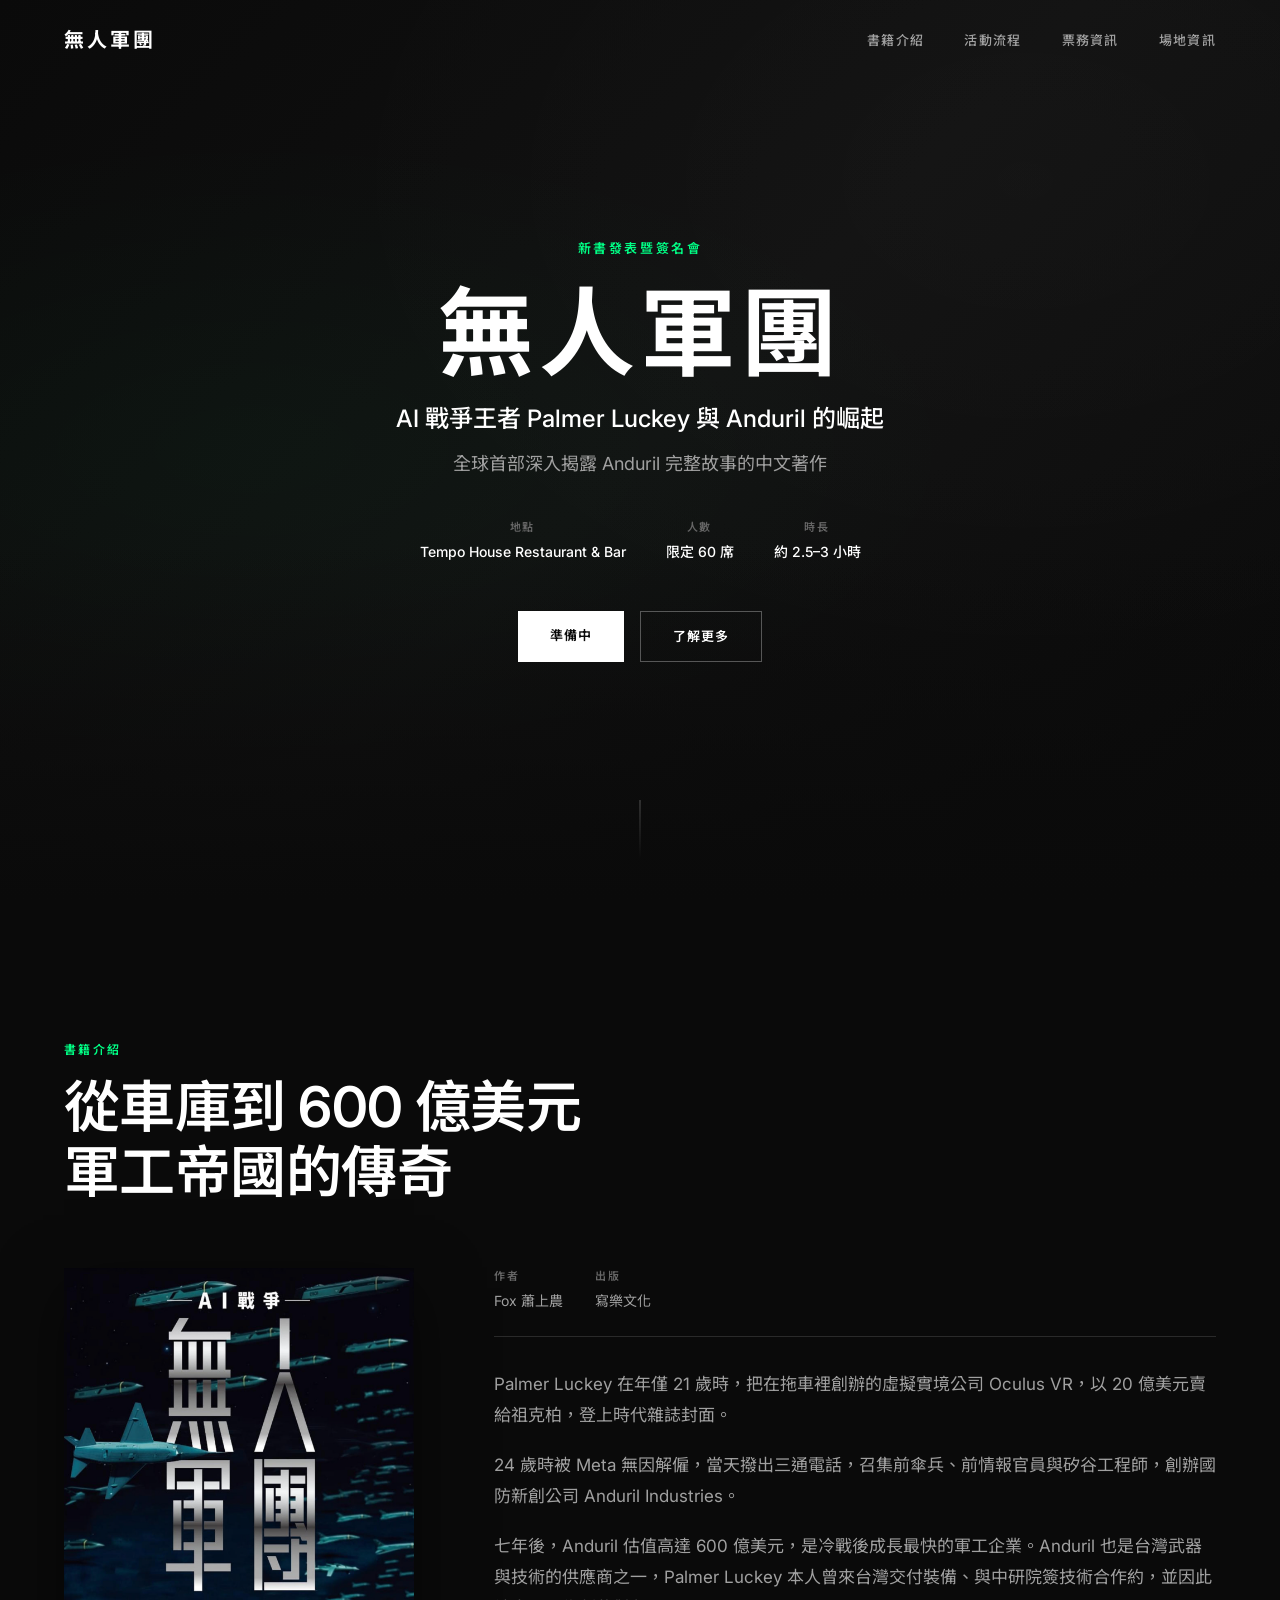
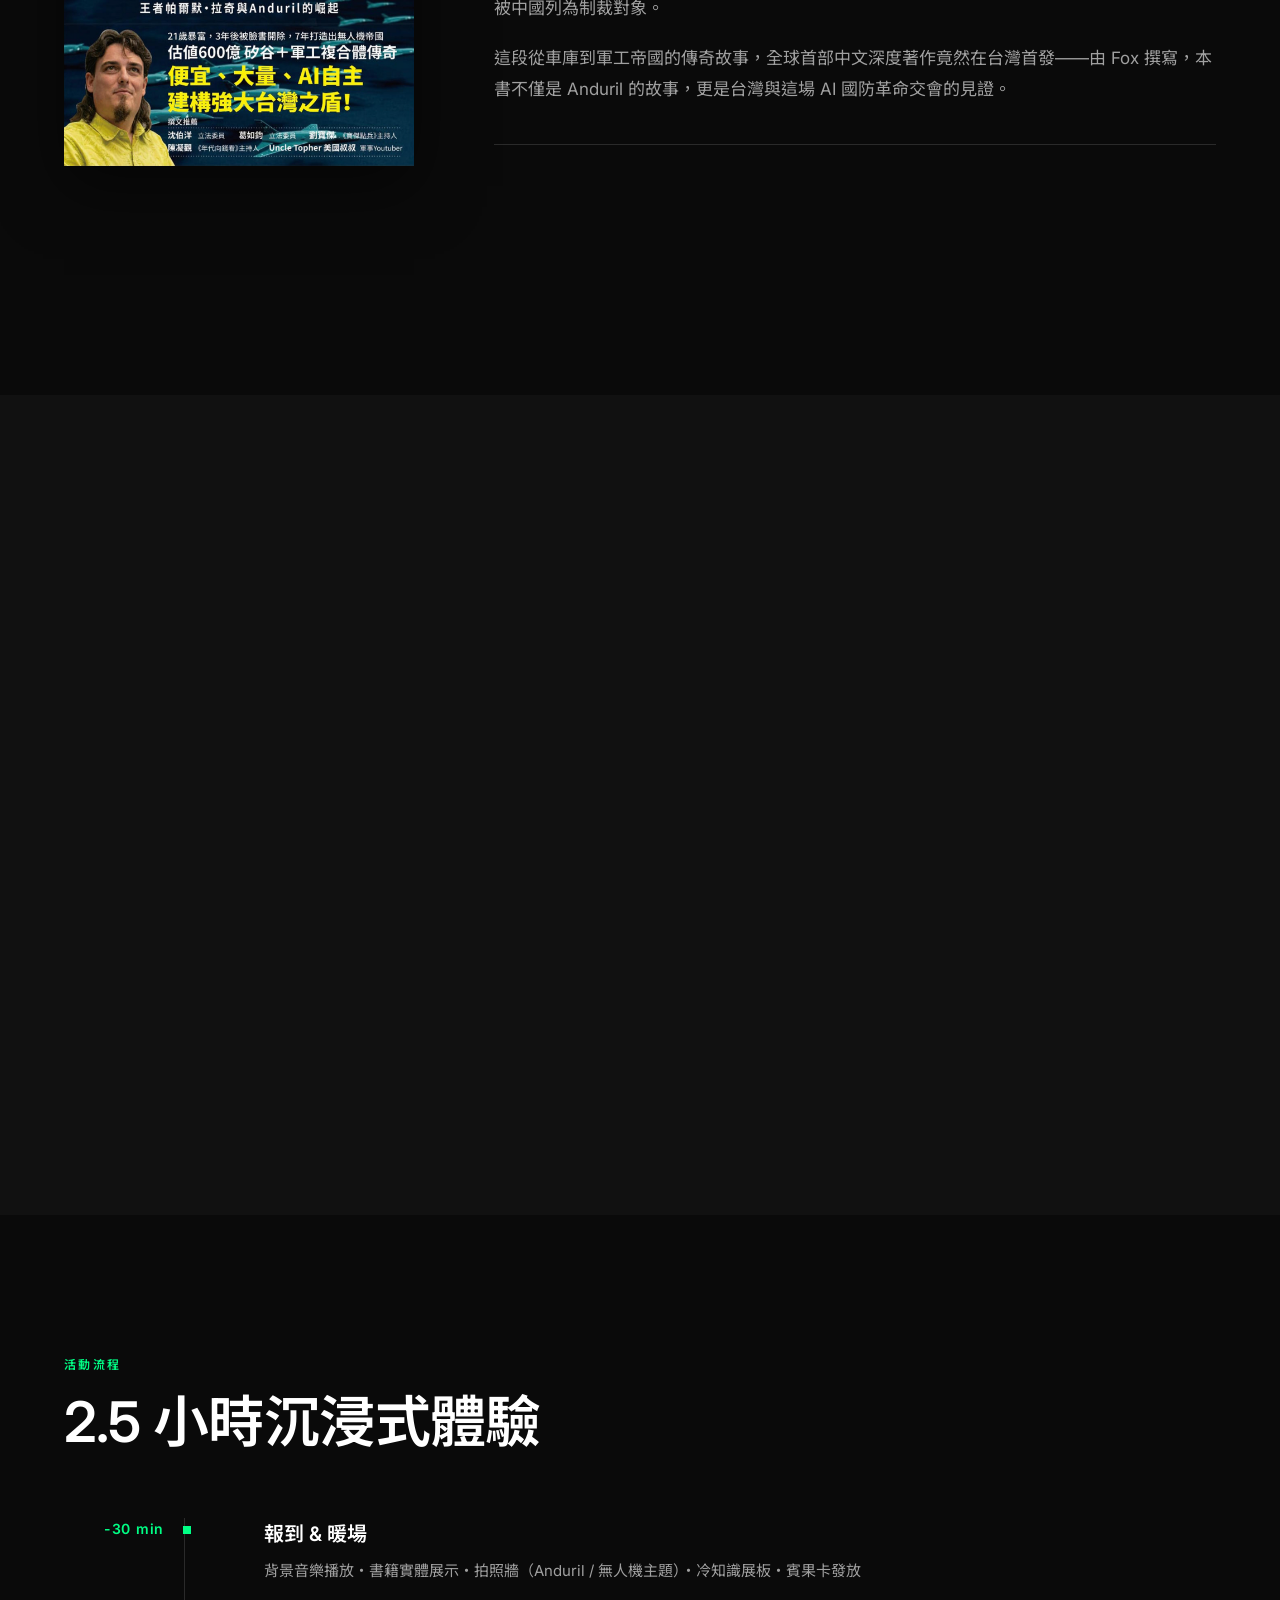
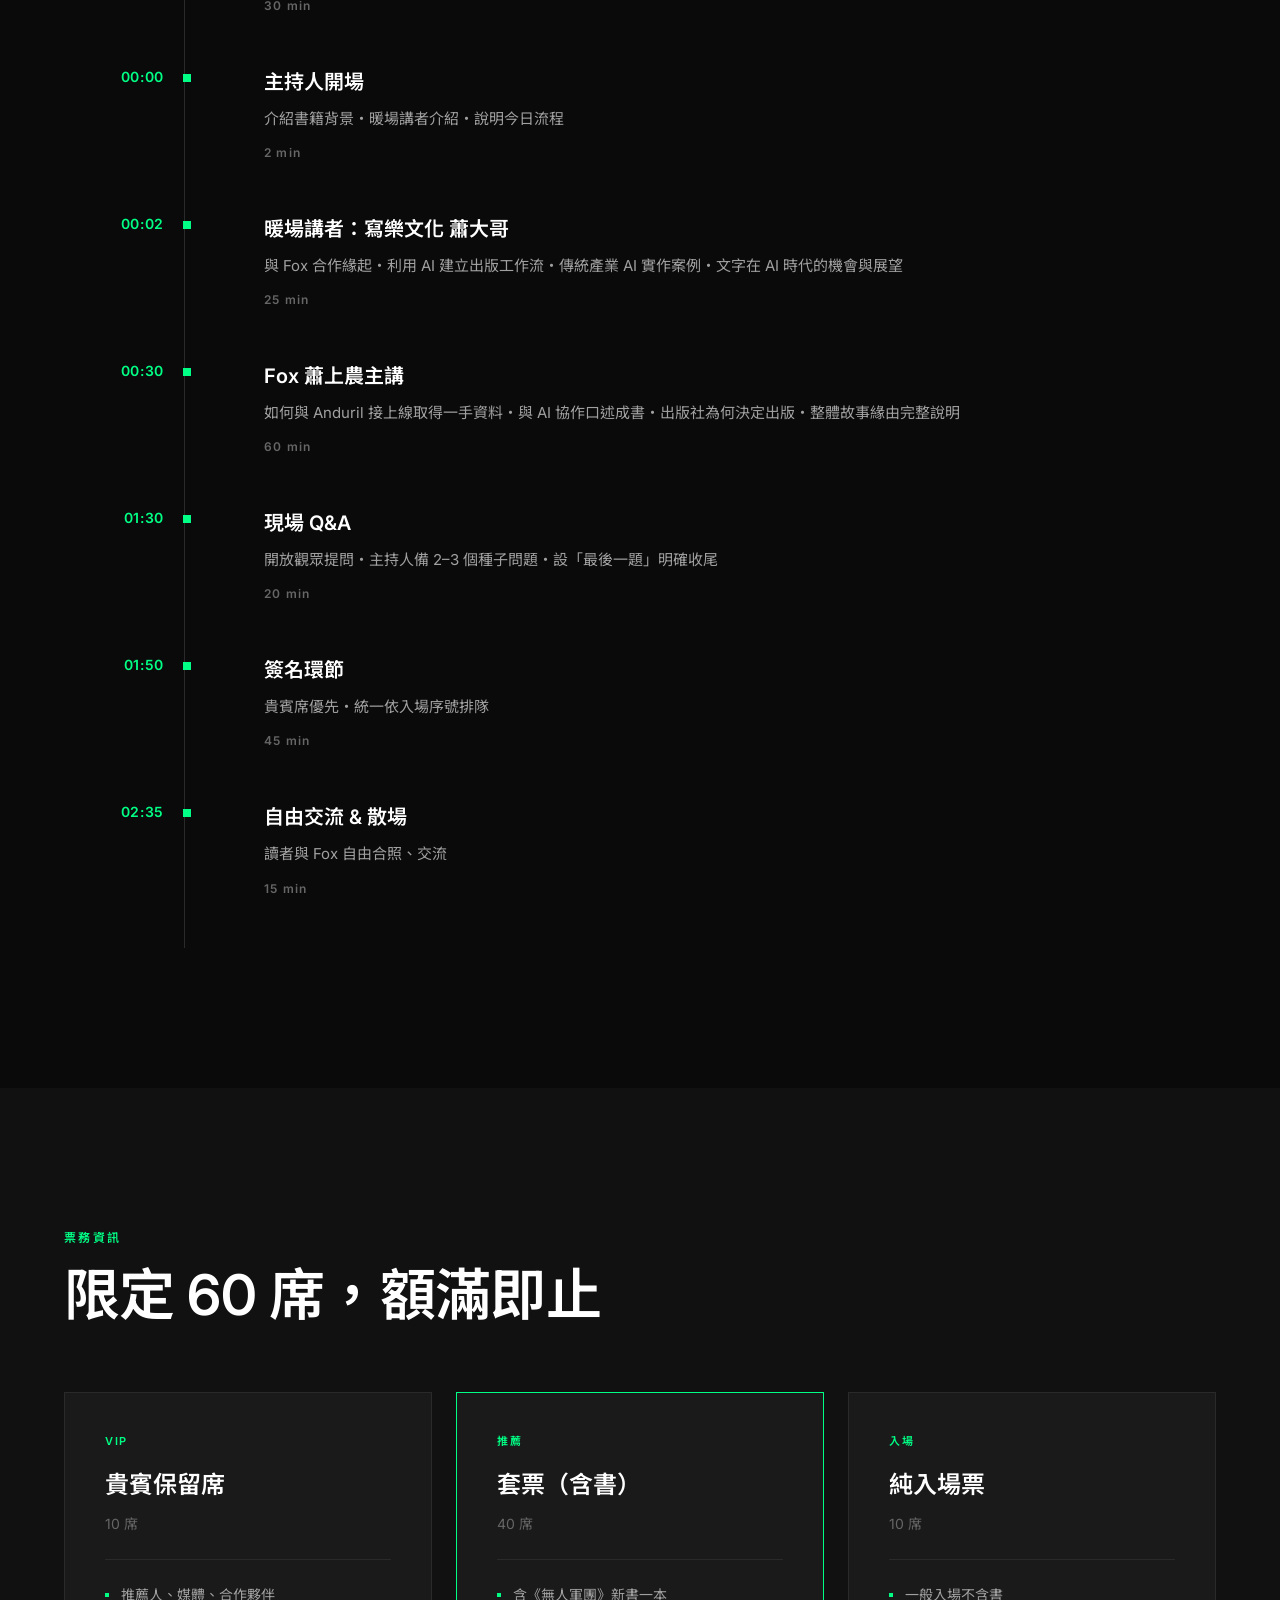
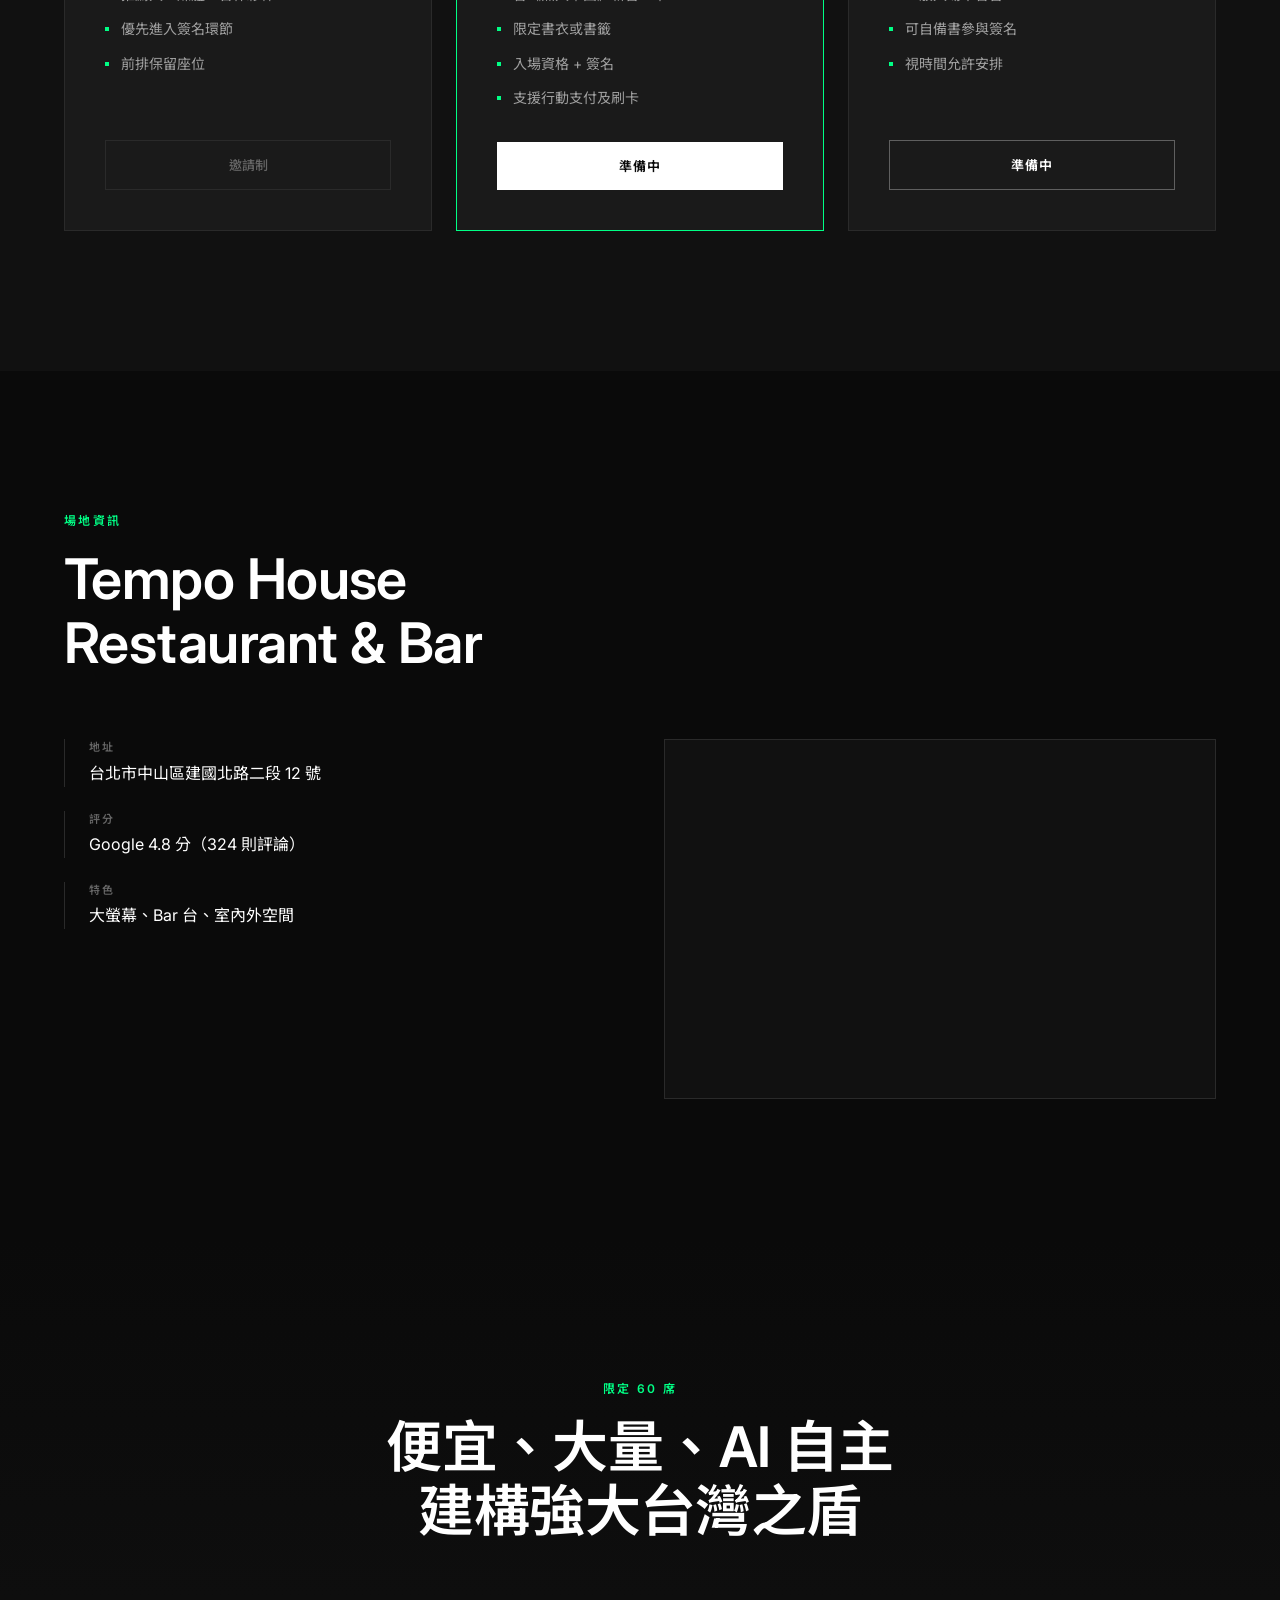
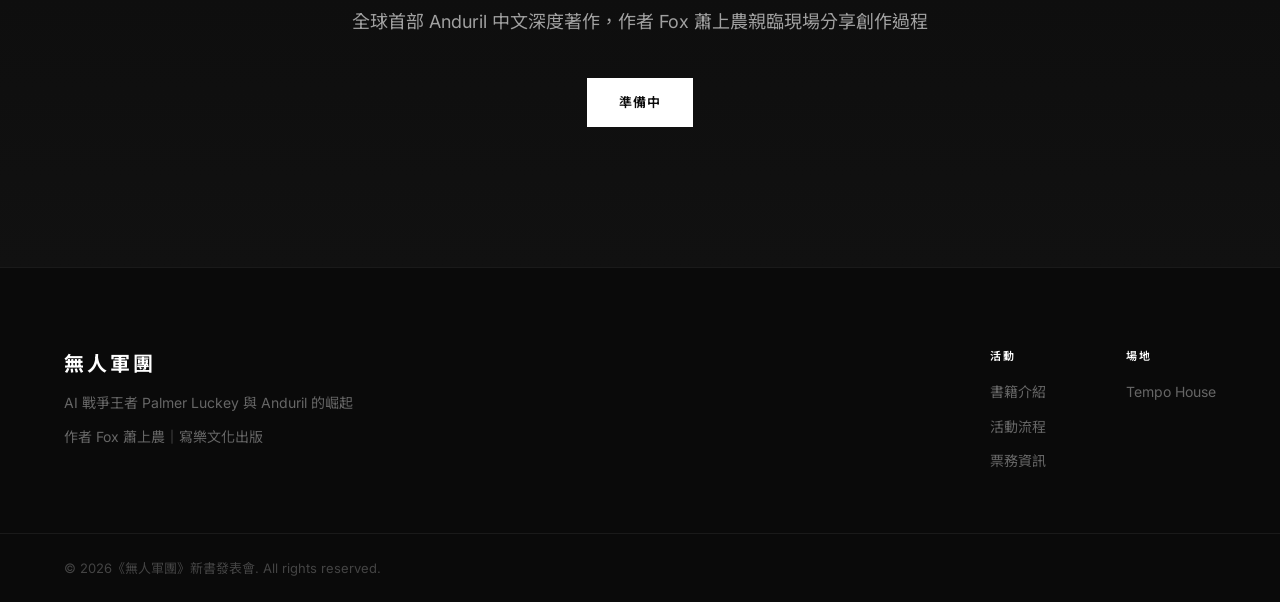
==== index.html @ fc40f75a "Fix: 全站中英文間加入半形空格" ====
<!DOCTYPE html>
<html lang="zh-Hant">
<head>
  <meta charset="UTF-8">
  <meta name="viewport" content="width=device-width, initial-scale=1.0">
  <title>《無人軍團》新書發表暨簽名會</title>
  <link rel="preconnect" href="https://fonts.googleapis.com">
  <link rel="preconnect" href="https://fonts.gstatic.com" crossorigin>
  <link href="https://fonts.googleapis.com/css2?family=Inter:wght@400;500;600;700&family=Noto+Sans+TC:wght@400;500;700&display=swap" rel="stylesheet">
  <link rel="stylesheet" href="style.css">
</head>
<body>

  <!-- Navigation -->
  <nav class="navbar" id="navbar">
    <div class="nav-container">
      <a href="#" class="logo">無人軍團</a>
      <div class="nav-links" id="navLinks">
        <a href="#about">書籍介紹</a>
        <a href="#schedule">活動流程</a>
        <a href="#tickets">票務資訊</a>
        <a href="#venue">場地資訊</a>
      </div>
      <button class="menu-toggle" id="menuToggle" aria-label="Toggle menu">
        <span></span>
        <span></span>
      </button>
    </div>
  </nav>

  <!-- Hero Section -->
  <section class="hero" id="hero">
    <div class="hero-overlay"></div>
    <div class="hero-content">
      <p class="hero-label">新書發表暨簽名會</p>
      <h1 class="hero-title">無人軍團</h1>
      <p class="hero-tagline">AI 戰爭王者 Palmer Luckey 與 Anduril 的崛起</p>
      <p class="hero-subtitle">全球首部深入揭露 Anduril 完整故事的中文著作</p>
      <div class="hero-meta">
        <div class="meta-item">
          <span class="meta-label">地點</span>
          <span class="meta-value">Tempo House Restaurant & Bar</span>
        </div>
        <div class="meta-item">
          <span class="meta-label">人數</span>
          <span class="meta-value">限定 60 席</span>
        </div>
        <div class="meta-item">
          <span class="meta-label">時長</span>
          <span class="meta-value">約 2.5–3 小時</span>
        </div>
      </div>
      <div class="hero-cta">
        <a href="#tickets" class="btn-primary">準備中</a>
        <a href="#about" class="btn-secondary">了解更多</a>
      </div>
    </div>
    <div class="scroll-indicator">
      <span></span>
    </div>
  </section>

  <!-- About Section -->
  <section class="section" id="about">
    <div class="container">
      <p class="section-label">書籍介紹</p>
      <h2 class="section-title">從車庫到 600 億美元<br>軍工帝國的傳奇</h2>
      <div class="about-grid">
        <div class="book-cover-wrapper">
          <img src="book-cover.png" alt="《無人軍團》書封" class="book-cover">
        </div>
        <div class="about-content">
          <div class="book-info">
            <p class="book-meta"><span>作者</span>Fox 蕭上農</p>
            <p class="book-meta"><span>出版</span>寫樂文化</p>
          </div>
          <p class="about-text">Palmer Luckey 在年僅 21 歲時，把在拖車裡創辦的虛擬實境公司 Oculus VR，以 20 億美元賣給祖克柏，登上時代雜誌封面。</p>
          <p class="about-text">24 歲時被 Meta 無因解僱，當天撥出三通電話，召集前傘兵、前情報官員與矽谷工程師，創辦國防新創公司 Anduril Industries。</p>
          <p class="about-text">七年後，Anduril 估值高達 600 億美元，是冷戰後成長最快的軍工企業。Anduril 也是台灣武器與技術的供應商之一，Palmer Luckey 本人曾來台灣交付裝備、與中研院簽技術合作約，並因此被中國列為制裁對象。</p>
          <p class="about-text">這段從車庫到軍工帝國的傳奇故事，全球首部中文深度著作竟然在台灣首發——由 Fox 撰寫，本書不僅是 Anduril 的故事，更是台灣與這場 AI 國防革命交會的見證。</p>
          <div class="stats-row">
            <div class="stat-item">
              <span class="stat-number">21 歲</span>
              <span class="stat-label">以 20 億美元賣出 OCULUS</span>
            </div>
            <div class="stat-item">
              <span class="stat-number">600 億</span>
              <span class="stat-label">美元估值</span>
            </div>
            <div class="stat-item">
              <span class="stat-number">7 年</span>
              <span class="stat-label">打造無人機帝國</span>
            </div>
          </div>
        </div>
      </div>
    </div>
  </section>

  <!-- Highlights Section -->
  <section class="section section-dark" id="highlights">
    <div class="container">
      <p class="section-label">活動亮點</p>
      <h2 class="section-title">兩大重點，一次掌握</h2>
      <div class="highlights-grid">
        <div class="card">
          <div class="card-number">01</div>
          <h3 class="card-title">Fox 蕭上農主講</h3>
          <ul class="card-list">
            <li>如何與 Anduril 接上線，取得一手資料</li>
            <li>與 AI 協作口述，完成這本書的過程</li>
            <li>出版社為何決定出版這本書</li>
            <li>整體故事緣由，現場完整說明</li>
          </ul>
        </div>
        <div class="card">
          <div class="card-number">02</div>
          <h3 class="card-title">簽名環節</h3>
          <ul class="card-list">
            <li>讀者可自備書前來簽名</li>
            <li>現場販售套票（含一本書）</li>
            <li>統一依入場序號排隊簽名</li>
            <li>貴賓席優先簽名</li>
          </ul>
        </div>
      </div>
    </div>
  </section>

  <!-- Schedule Section -->
  <section class="section" id="schedule">
    <div class="container">
      <p class="section-label">活動流程</p>
      <h2 class="section-title">2.5 小時沉浸式體驗</h2>
      <div class="timeline">
        <div class="timeline-item">
          <div class="timeline-time">-30 min</div>
          <div class="timeline-content">
            <h3>報到 & 暖場</h3>
            <p>背景音樂播放・書籍實體展示・拍照牆（Anduril / 無人機主題）・冷知識展板・賓果卡發放</p>
            <span class="timeline-duration">30 min</span>
          </div>
        </div>
        <div class="timeline-item">
          <div class="timeline-time">00:00</div>
          <div class="timeline-content">
            <h3>主持人開場</h3>
            <p>介紹書籍背景・暖場講者介紹・說明今日流程</p>
            <span class="timeline-duration">2 min</span>
          </div>
        </div>
        <div class="timeline-item">
          <div class="timeline-time">00:02</div>
          <div class="timeline-content">
            <h3>暖場講者：寫樂文化 蕭大哥</h3>
            <p>與 Fox 合作緣起・利用 AI 建立出版工作流・傳統產業 AI 實作案例・文字在 AI 時代的機會與展望</p>
            <span class="timeline-duration">25 min</span>
          </div>
        </div>
        <div class="timeline-item">
          <div class="timeline-time">00:30</div>
          <div class="timeline-content">
            <h3>Fox 蕭上農主講</h3>
            <p>如何與 Anduril 接上線取得一手資料・與 AI 協作口述成書・出版社為何決定出版・整體故事緣由完整說明</p>
            <span class="timeline-duration">60 min</span>
          </div>
        </div>
        <div class="timeline-item">
          <div class="timeline-time">01:30</div>
          <div class="timeline-content">
            <h3>現場 Q&A</h3>
            <p>開放觀眾提問・主持人備 2–3 個種子問題・設「最後一題」明確收尾</p>
            <span class="timeline-duration">20 min</span>
          </div>
        </div>
        <div class="timeline-item">
          <div class="timeline-time">01:50</div>
          <div class="timeline-content">
            <h3>簽名環節</h3>
            <p>貴賓席優先・統一依入場序號排隊</p>
            <span class="timeline-duration">45 min</span>
          </div>
        </div>
        <div class="timeline-item">
          <div class="timeline-time">02:35</div>
          <div class="timeline-content">
            <h3>自由交流 & 散場</h3>
            <p>讀者與 Fox 自由合照、交流</p>
            <span class="timeline-duration">15 min</span>
          </div>
        </div>
      </div>
    </div>
  </section>

  <!-- Tickets Section -->
  <section class="section section-dark" id="tickets">
    <div class="container">
      <p class="section-label">票務資訊</p>
      <h2 class="section-title">限定 60 席，額滿即止</h2>
      <div class="tickets-grid">
        <div class="ticket-card">
          <div class="ticket-badge">VIP</div>
          <h3 class="ticket-title">貴賓保留席</h3>
          <div class="ticket-seats">10 席</div>
          <ul class="ticket-features">
            <li>推薦人、媒體、合作夥伴</li>
            <li>優先進入簽名環節</li>
            <li>前排保留座位</li>
          </ul>
          <div class="ticket-note">邀請制</div>
        </div>
        <div class="ticket-card ticket-featured">
          <div class="ticket-badge">推薦</div>
          <h3 class="ticket-title">套票（含書）</h3>
          <div class="ticket-seats">40 席</div>
          <ul class="ticket-features">
            <li>含《無人軍團》新書一本</li>
            <li>限定書衣或書籤</li>
            <li>入場資格 + 簽名</li>
            <li>支援行動支付及刷卡</li>
          </ul>
          <a href="#" class="btn-primary ticket-btn">準備中</a>
        </div>
        <div class="ticket-card">
          <div class="ticket-badge">入場</div>
          <h3 class="ticket-title">純入場票</h3>
          <div class="ticket-seats">10 席</div>
          <ul class="ticket-features">
            <li>一般入場不含書</li>
            <li>可自備書參與簽名</li>
            <li>視時間允許安排</li>
          </ul>
          <a href="#" class="btn-secondary ticket-btn">準備中</a>
        </div>
      </div>
    </div>
  </section>

  <!-- Venue Section -->
  <section class="section" id="venue">
    <div class="container">
      <p class="section-label">場地資訊</p>
      <h2 class="section-title">Tempo House<br>Restaurant & Bar</h2>
      <div class="venue-grid">
        <div class="venue-info">
          <div class="venue-detail">
            <span class="venue-label">地址</span>
            <span class="venue-value">台北市中山區建國北路二段 12 號</span>
          </div>
          <div class="venue-detail">
            <span class="venue-label">評分</span>
            <span class="venue-value">Google 4.8 分（324 則評論）</span>
          </div>
          <div class="venue-detail">
            <span class="venue-label">特色</span>
            <span class="venue-value">大螢幕、Bar 台、室內外空間</span>
          </div>
        </div>
        <div class="venue-map">
          <iframe
            src="https://www.google.com/maps/embed?pb=!1m18!1m12!1m3!1d3614.7!2d121.5365!3d25.0561!2m3!1f0!2f0!3f0!3m2!1i1024!2i768!4f13.1!3m3!1m2!1s0x0%3A0x0!2zMjXCsDAzJzIyLjAiTiAxMjHCsDMyJzExLjQiRQ!5e0!3m2!1szh-TW!2stw!4v1"
            width="100%"
            height="100%"
            style="border:0; min-height: 300px;"
            allowfullscreen=""
            loading="lazy">
          </iframe>
        </div>
      </div>
    </div>
  </section>

  <!-- CTA Section -->
  <section class="section section-cta">
    <div class="container cta-container">
      <p class="section-label">限定 60 席</p>
      <h2 class="section-title">便宜、大量、AI 自主<br>建構強大台灣之盾</h2>
      <p class="cta-text">全球首部 Anduril 中文深度著作，作者 Fox 蕭上農親臨現場分享創作過程</p>
      <a href="#tickets" class="btn-primary">準備中</a>
    </div>
  </section>

  <!-- Footer -->
  <footer class="footer">
    <div class="container footer-container">
      <div class="footer-left">
        <span class="logo">無人軍團</span>
        <p class="footer-text">AI 戰爭王者 Palmer Luckey 與 Anduril 的崛起</p>
        <p class="footer-text">作者 Fox 蕭上農｜寫樂文化出版</p>
      </div>
      <div class="footer-right">
        <div class="footer-col">
          <h4 class="footer-heading">活動</h4>
          <a href="#about">書籍介紹</a>
          <a href="#schedule">活動流程</a>
          <a href="#tickets">票務資訊</a>
        </div>
        <div class="footer-col">
          <h4 class="footer-heading">場地</h4>
          <a href="#venue">Tempo House</a>
        </div>
      </div>
    </div>
    <div class="footer-bottom">
      <div class="container">
        <p>&copy; 2026《無人軍團》新書發表會. All rights reserved.</p>
      </div>
    </div>
  </footer>

  <script src="script.js"></script>
</body>
</html>
---- style.css ----
/* === Reset & Base === */
*, *::before, *::after {
  margin: 0;
  padding: 0;
  box-sizing: border-box;
}

html {
  scroll-behavior: smooth;
}

body {
  font-family: 'Inter', 'Noto Sans TC', -apple-system, BlinkMacSystemFont, sans-serif;
  background: #0A0A0A;
  color: #A0A0A0;
  line-height: 1.6;
  overflow-x: hidden;
}

a {
  color: inherit;
  text-decoration: none;
}

ul {
  list-style: none;
}

/* === Container === */
.container {
  max-width: 1200px;
  margin: 0 auto;
  padding: 0 24px;
}

/* === Navigation === */
.navbar {
  position: fixed;
  top: 0;
  left: 0;
  width: 100%;
  z-index: 100;
  padding: 24px 0;
  transition: background 0.3s ease, padding 0.3s ease;
}

.navbar.scrolled {
  background: rgba(10, 10, 10, 0.95);
  backdrop-filter: blur(10px);
  padding: 16px 0;
}

.nav-container {
  max-width: 1200px;
  margin: 0 auto;
  padding: 0 24px;
  display: flex;
  justify-content: space-between;
  align-items: center;
}

.logo {
  font-size: 20px;
  font-weight: 700;
  color: #FFFFFF;
  letter-spacing: 0.15em;
}

.nav-links {
  display: flex;
  gap: 40px;
}

.nav-links a {
  color: #A0A0A0;
  font-size: 13px;
  font-weight: 500;
  letter-spacing: 0.1em;
  transition: color 0.2s ease;
}

.nav-links a:hover {
  color: #FFFFFF;
}

.menu-toggle {
  display: none;
  flex-direction: column;
  gap: 6px;
  background: none;
  border: none;
  cursor: pointer;
  padding: 4px;
}

.menu-toggle span {
  display: block;
  width: 24px;
  height: 1px;
  background: #FFFFFF;
  transition: transform 0.3s ease;
}

/* === Hero === */
.hero {
  position: relative;
  height: 100vh;
  display: flex;
  align-items: center;
  justify-content: center;
  background: linear-gradient(135deg, #0A0A0A 0%, #111111 50%, #0A0A0A 100%);
  overflow: hidden;
}

.hero::before {
  content: '';
  position: absolute;
  top: 0;
  left: 0;
  width: 100%;
  height: 100%;
  background:
    radial-gradient(ellipse at 20% 50%, rgba(0, 255, 133, 0.03) 0%, transparent 50%),
    radial-gradient(ellipse at 80% 20%, rgba(255, 255, 255, 0.02) 0%, transparent 50%);
}

.hero-overlay {
  position: absolute;
  top: 0;
  left: 0;
  width: 100%;
  height: 100%;
  background: linear-gradient(to bottom, transparent 60%, #0A0A0A 100%);
}

.hero-content {
  position: relative;
  z-index: 2;
  text-align: center;
  max-width: 800px;
  padding: 0 24px;
}

.hero-label {
  font-size: 13px;
  font-weight: 600;
  letter-spacing: 0.2em;
  color: #00FF85;
  margin-bottom: 24px;
}

.hero-title {
  font-size: clamp(48px, 8vw, 96px);
  font-weight: 700;
  color: #FFFFFF;
  letter-spacing: 0.05em;
  line-height: 1.05;
  margin-bottom: 16px;
}

.hero-tagline {
  font-size: clamp(16px, 2.5vw, 24px);
  color: #FFFFFF;
  font-weight: 500;
  margin-bottom: 12px;
}

.hero-subtitle {
  font-size: clamp(14px, 1.8vw, 18px);
  color: #A0A0A0;
  max-width: 560px;
  margin: 0 auto 40px;
  line-height: 1.6;
}

.hero-meta {
  display: flex;
  gap: 40px;
  justify-content: center;
  margin-bottom: 48px;
  flex-wrap: wrap;
}

.meta-item {
  display: flex;
  flex-direction: column;
  align-items: center;
  gap: 4px;
}

.meta-label {
  font-size: 11px;
  font-weight: 600;
  letter-spacing: 0.15em;
  color: #666666;
}

.meta-value {
  font-size: 14px;
  color: #FFFFFF;
  font-weight: 500;
}

.hero-cta {
  display: flex;
  gap: 16px;
  justify-content: center;
  flex-wrap: wrap;
}

.scroll-indicator {
  position: absolute;
  bottom: 40px;
  left: 50%;
  transform: translateX(-50%);
  z-index: 2;
}

.scroll-indicator span {
  display: block;
  width: 1px;
  height: 60px;
  background: linear-gradient(to bottom, rgba(255,255,255,0.3), transparent);
  animation: scrollPulse 2s ease-in-out infinite;
}

@keyframes scrollPulse {
  0%, 100% { opacity: 0.3; }
  50% { opacity: 1; }
}

/* === Buttons === */
.btn-primary {
  display: inline-block;
  background: #FFFFFF;
  color: #0A0A0A;
  padding: 14px 32px;
  border: none;
  border-radius: 0;
  font-size: 13px;
  font-weight: 600;
  letter-spacing: 0.08em;
  cursor: pointer;
  transition: opacity 0.2s ease;
  font-family: inherit;
}

.btn-primary:hover {
  opacity: 0.85;
}

.btn-secondary {
  display: inline-block;
  background: transparent;
  color: #FFFFFF;
  padding: 14px 32px;
  border: 1px solid rgba(255, 255, 255, 0.3);
  border-radius: 0;
  font-size: 13px;
  font-weight: 600;
  letter-spacing: 0.08em;
  transition: border-color 0.2s ease;
}

.btn-secondary:hover {
  border-color: #FFFFFF;
}

/* === Sections === */
.section {
  padding: 140px 0;
}

.section-dark {
  background: #111111;
}

.section-label {
  font-size: 12px;
  font-weight: 600;
  letter-spacing: 0.2em;
  color: #00FF85;
  margin-bottom: 16px;
}

.section-title {
  font-size: clamp(32px, 5vw, 56px);
  font-weight: 600;
  color: #FFFFFF;
  letter-spacing: -0.01em;
  line-height: 1.15;
  margin-bottom: 64px;
}

/* === About / Book === */
.about-grid {
  display: grid;
  grid-template-columns: 350px 1fr;
  gap: 80px;
  align-items: start;
}

.book-cover-wrapper {
  position: sticky;
  top: 120px;
}

.book-cover {
  width: 100%;
  display: block;
  box-shadow: 0 20px 60px rgba(0, 0, 0, 0.5);
}

.book-info {
  display: flex;
  gap: 32px;
  margin-bottom: 32px;
  padding-bottom: 24px;
  border-bottom: 1px solid #2A2A2A;
}

.book-meta {
  font-size: 14px;
  color: #A0A0A0;
}

.book-meta span {
  display: block;
  font-size: 11px;
  font-weight: 600;
  letter-spacing: 0.15em;
  color: #666666;
  margin-bottom: 4px;
}

.about-text {
  font-size: 17px;
  line-height: 1.8;
  margin-bottom: 20px;
}

.stats-row {
  display: grid;
  grid-template-columns: repeat(3, 1fr);
  gap: 24px;
  margin-top: 40px;
  padding-top: 40px;
  border-top: 1px solid #2A2A2A;
}

.stat-item {
  border-left: 1px solid #2A2A2A;
  padding-left: 20px;
}

.stat-number {
  display: block;
  font-size: 36px;
  font-weight: 700;
  color: #FFFFFF;
  letter-spacing: -0.02em;
  line-height: 1;
  margin-bottom: 8px;
}

.stat-label {
  font-size: 11px;
  font-weight: 600;
  letter-spacing: 0.1em;
  color: #666666;
}

/* === Highlights === */
.highlights-grid {
  display: grid;
  grid-template-columns: repeat(2, 1fr);
  gap: 24px;
}

.card {
  background: #1A1A1A;
  border: 1px solid #2A2A2A;
  padding: 48px;
  border-radius: 0;
  transition: border-color 0.3s ease;
}

.card:hover {
  border-color: rgba(255, 255, 255, 0.2);
}

.card-number {
  font-size: 48px;
  font-weight: 700;
  color: #00FF85;
  opacity: 0.3;
  line-height: 1;
  margin-bottom: 24px;
}

.card-title {
  font-size: 24px;
  font-weight: 600;
  color: #FFFFFF;
  margin-bottom: 24px;
}

.card-list {
  display: flex;
  flex-direction: column;
  gap: 16px;
}

.card-list li {
  font-size: 15px;
  line-height: 1.6;
  padding-left: 16px;
  position: relative;
}

.card-list li::before {
  content: '';
  position: absolute;
  left: 0;
  top: 10px;
  width: 4px;
  height: 4px;
  background: #00FF85;
}

/* === Timeline === */
.timeline {
  position: relative;
  padding-left: 160px;
}

.timeline::before {
  content: '';
  position: absolute;
  left: 120px;
  top: 0;
  bottom: 0;
  width: 1px;
  background: #2A2A2A;
}

.timeline-item {
  position: relative;
  padding-bottom: 48px;
  padding-left: 40px;
}

.timeline-item::before {
  content: '';
  position: absolute;
  left: -41px;
  top: 8px;
  width: 8px;
  height: 8px;
  background: #00FF85;
  border-radius: 0;
}

.timeline-time {
  position: absolute;
  left: -160px;
  top: 0;
  width: 100px;
  text-align: right;
  font-size: 14px;
  font-weight: 600;
  color: #00FF85;
  font-family: 'Inter', monospace;
  letter-spacing: 0.05em;
}

.timeline-content h3 {
  font-size: 20px;
  font-weight: 600;
  color: #FFFFFF;
  margin-bottom: 8px;
}

.timeline-content p {
  font-size: 15px;
  line-height: 1.7;
  margin-bottom: 8px;
}

.timeline-duration {
  font-size: 12px;
  font-weight: 600;
  letter-spacing: 0.1em;
  color: #666666;
}

/* === Tickets === */
.tickets-grid {
  display: grid;
  grid-template-columns: repeat(3, 1fr);
  gap: 24px;
}

.ticket-card {
  background: #1A1A1A;
  border: 1px solid #2A2A2A;
  padding: 40px;
  display: flex;
  flex-direction: column;
  transition: border-color 0.3s ease;
}

.ticket-card:hover {
  border-color: rgba(255, 255, 255, 0.2);
}

.ticket-featured {
  border-color: #00FF85;
  position: relative;
}

.ticket-featured:hover {
  border-color: #00FF85;
}

.ticket-badge {
  font-size: 11px;
  font-weight: 600;
  letter-spacing: 0.15em;
  color: #00FF85;
  margin-bottom: 16px;
}

.ticket-title {
  font-size: 24px;
  font-weight: 600;
  color: #FFFFFF;
  margin-bottom: 8px;
}

.ticket-seats {
  font-size: 14px;
  color: #666666;
  margin-bottom: 24px;
  padding-bottom: 24px;
  border-bottom: 1px solid #2A2A2A;
}

.ticket-features {
  display: flex;
  flex-direction: column;
  gap: 12px;
  margin-bottom: 32px;
  flex-grow: 1;
}

.ticket-features li {
  font-size: 14px;
  line-height: 1.6;
  padding-left: 16px;
  position: relative;
}

.ticket-features li::before {
  content: '';
  position: absolute;
  left: 0;
  top: 9px;
  width: 4px;
  height: 4px;
  background: #00FF85;
}

.ticket-btn {
  text-align: center;
  width: 100%;
}

.ticket-note {
  font-size: 13px;
  color: #666666;
  font-weight: 500;
  text-align: center;
  padding: 14px 0;
  border: 1px solid #2A2A2A;
}

/* === Venue === */
.venue-grid {
  display: grid;
  grid-template-columns: 1fr 1fr;
  gap: 48px;
  align-items: start;
}

.venue-info {
  display: flex;
  flex-direction: column;
  gap: 24px;
}

.venue-detail {
  border-left: 1px solid #2A2A2A;
  padding-left: 24px;
}

.venue-label {
  display: block;
  font-size: 11px;
  font-weight: 600;
  letter-spacing: 0.15em;
  color: #666666;
  margin-bottom: 4px;
}

.venue-value {
  font-size: 16px;
  color: #FFFFFF;
}

.venue-map {
  background: #111111;
  border: 1px solid #2A2A2A;
  min-height: 360px;
  overflow: hidden;
}

/* === CTA === */
.section-cta {
  text-align: center;
  background: linear-gradient(to bottom, #0A0A0A, #111111);
}

.cta-container {
  max-width: 640px;
}

.cta-text {
  font-size: 18px;
  margin-bottom: 40px;
  line-height: 1.7;
}

/* === Footer === */
.footer {
  border-top: 1px solid #1A1A1A;
  padding-top: 80px;
}

.footer-container {
  display: flex;
  justify-content: space-between;
  gap: 40px;
  padding-bottom: 60px;
}

.footer-left {
  max-width: 300px;
}

.footer-text {
  margin-top: 12px;
  font-size: 14px;
  color: #666666;
  line-height: 1.6;
}

.footer-right {
  display: flex;
  gap: 80px;
}

.footer-col {
  display: flex;
  flex-direction: column;
  gap: 12px;
}

.footer-heading {
  font-size: 11px;
  font-weight: 600;
  letter-spacing: 0.15em;
  color: #FFFFFF;
  margin-bottom: 4px;
}

.footer-col a {
  font-size: 14px;
  color: #666666;
  transition: color 0.2s ease;
}

.footer-col a:hover {
  color: #FFFFFF;
}

.footer-bottom {
  border-top: 1px solid #1A1A1A;
  padding: 24px 0;
}

.footer-bottom p {
  font-size: 13px;
  color: #444444;
}

/* === Animations === */
.fade-in {
  opacity: 0;
  transform: translateY(20px);
  transition: opacity 0.7s ease-out, transform 0.7s ease-out;
}

.fade-in.visible {
  opacity: 1;
  transform: translateY(0);
}

/* === Mobile === */
@media (max-width: 1024px) {
  .about-grid {
    grid-template-columns: 280px 1fr;
    gap: 48px;
  }

  .tickets-grid {
    grid-template-columns: 1fr;
    max-width: 480px;
  }
}

@media (max-width: 768px) {
  .nav-links {
    display: none;
    position: fixed;
    top: 0;
    left: 0;
    width: 100%;
    height: 100vh;
    background: #0A0A0A;
    flex-direction: column;
    align-items: center;
    justify-content: center;
    gap: 32px;
    z-index: 100;
  }

  .nav-links.active {
    display: flex;
  }

  .nav-links a {
    font-size: 18px;
  }

  .menu-toggle {
    display: flex;
    z-index: 101;
  }

  .section {
    padding: 80px 0;
  }

  .section-title {
    margin-bottom: 40px;
  }

  .about-grid {
    grid-template-columns: 1fr;
    gap: 40px;
  }

  .book-cover-wrapper {
    position: static;
    max-width: 280px;
    margin: 0 auto;
  }

  .stats-row {
    grid-template-columns: 1fr;
    gap: 20px;
  }

  .highlights-grid {
    grid-template-columns: 1fr;
  }

  .hero-meta {
    gap: 24px;
  }

  .timeline {
    padding-left: 100px;
  }

  .timeline::before {
    left: 70px;
  }

  .timeline-time {
    left: -100px;
    width: 60px;
    font-size: 12px;
  }

  .timeline-item::before {
    left: -31px;
  }

  .timeline-item {
    padding-left: 30px;
  }

  .venue-grid {
    grid-template-columns: 1fr;
  }

  .tickets-grid {
    grid-template-columns: 1fr;
    max-width: 100%;
  }

  .footer-container {
    flex-direction: column;
  }

  .footer-right {
    gap: 40px;
    flex-wrap: wrap;
  }
}
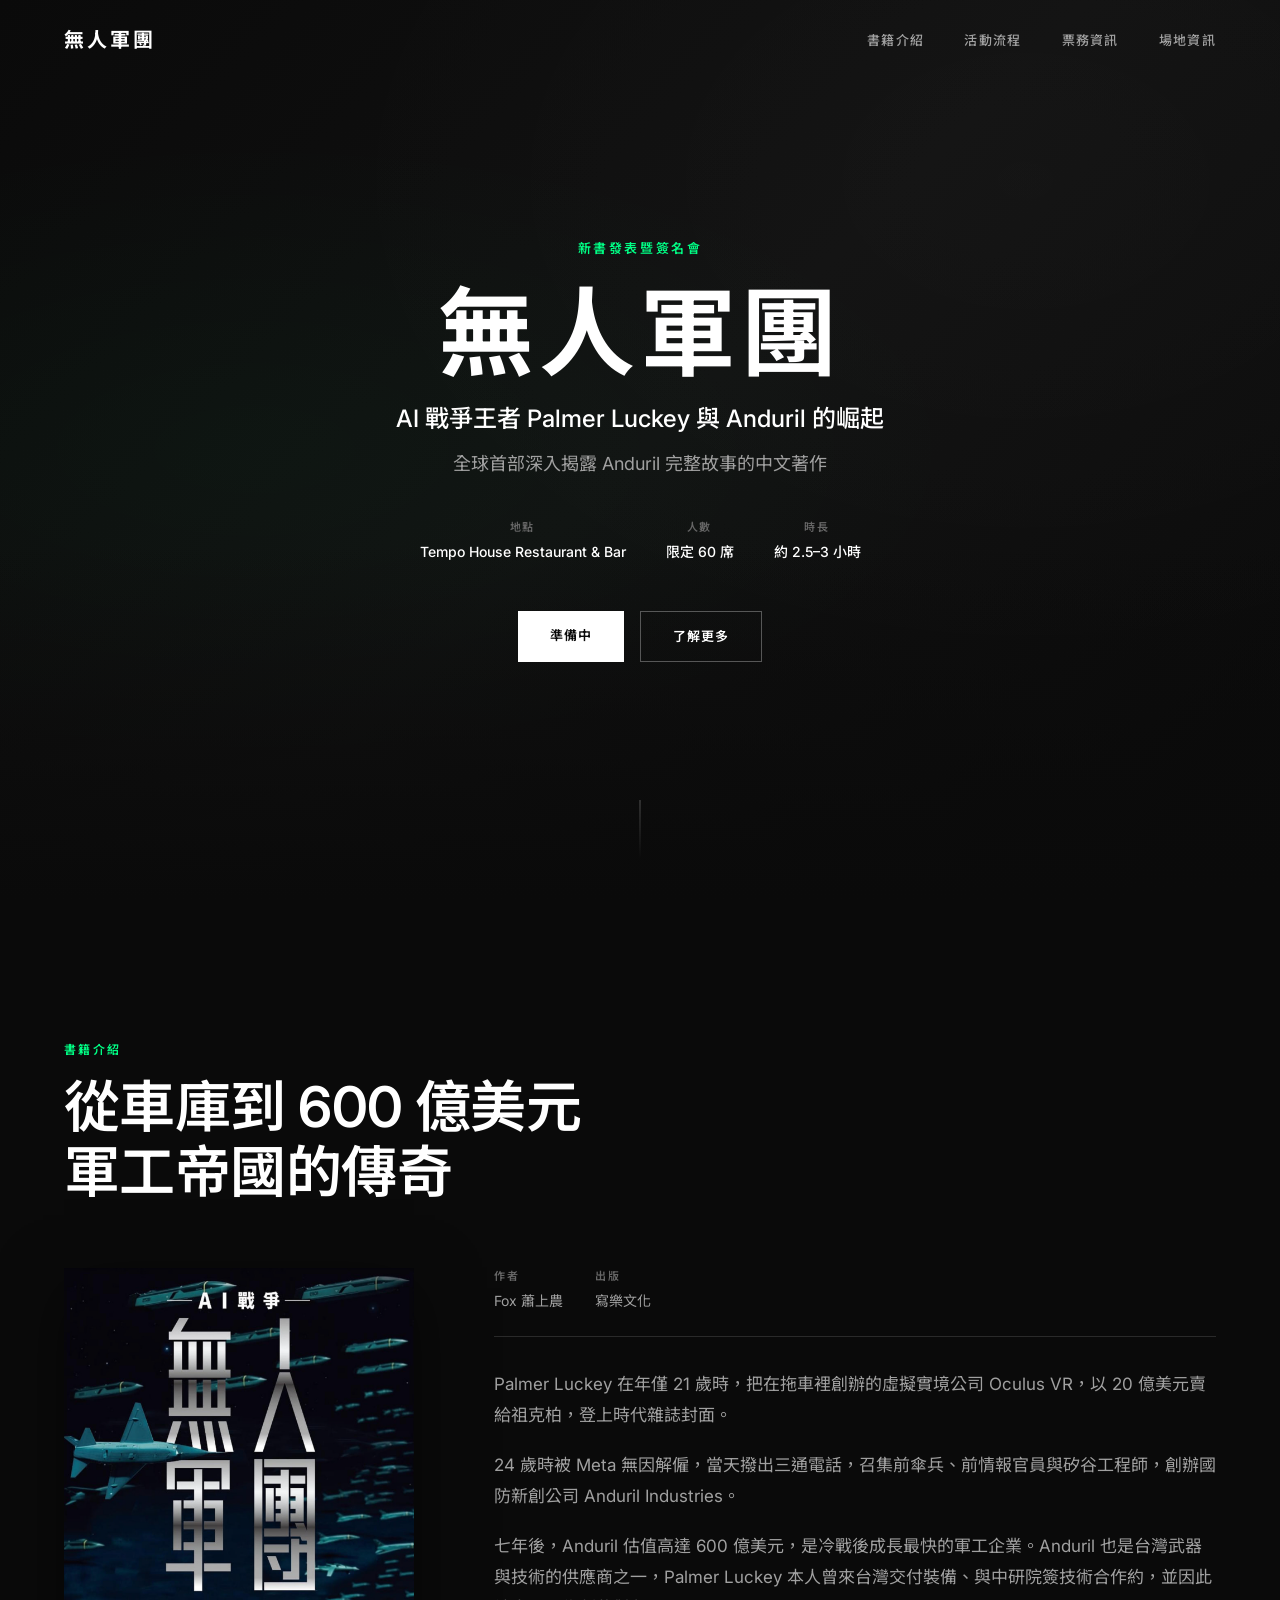
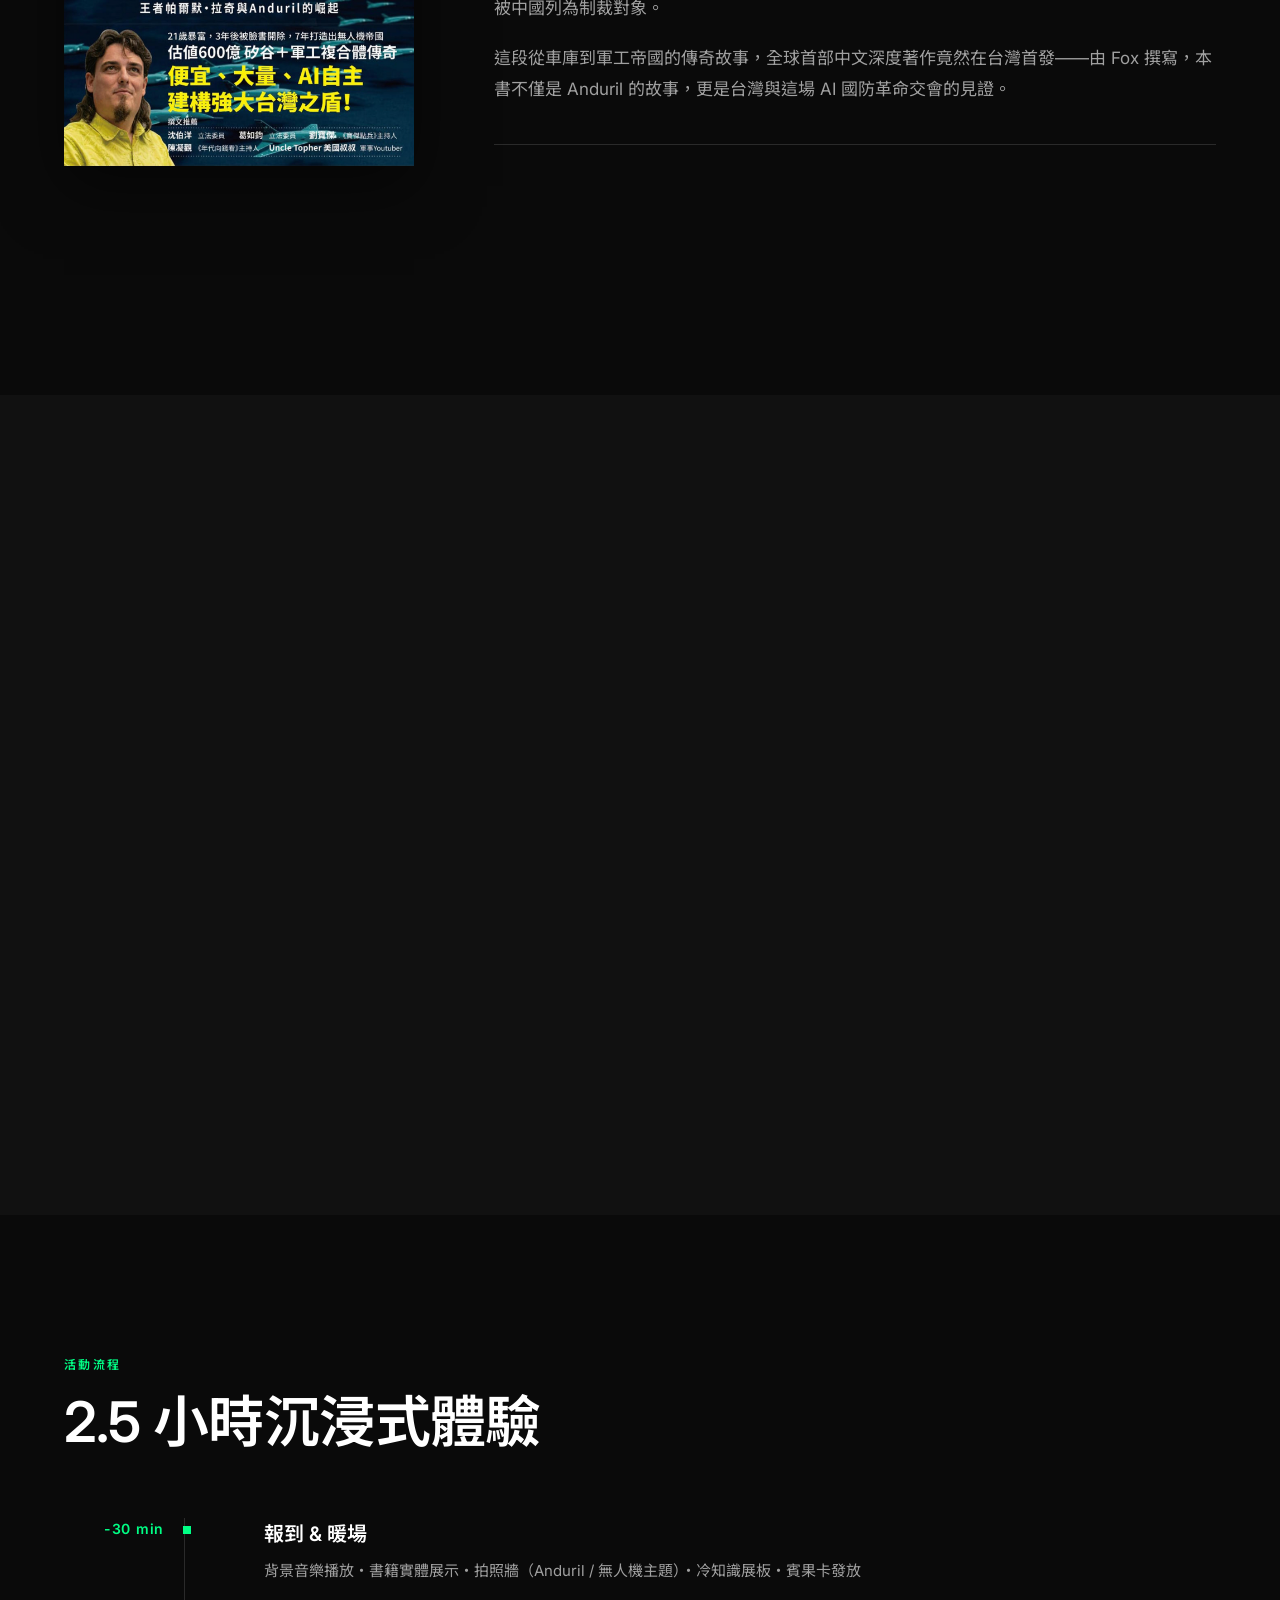
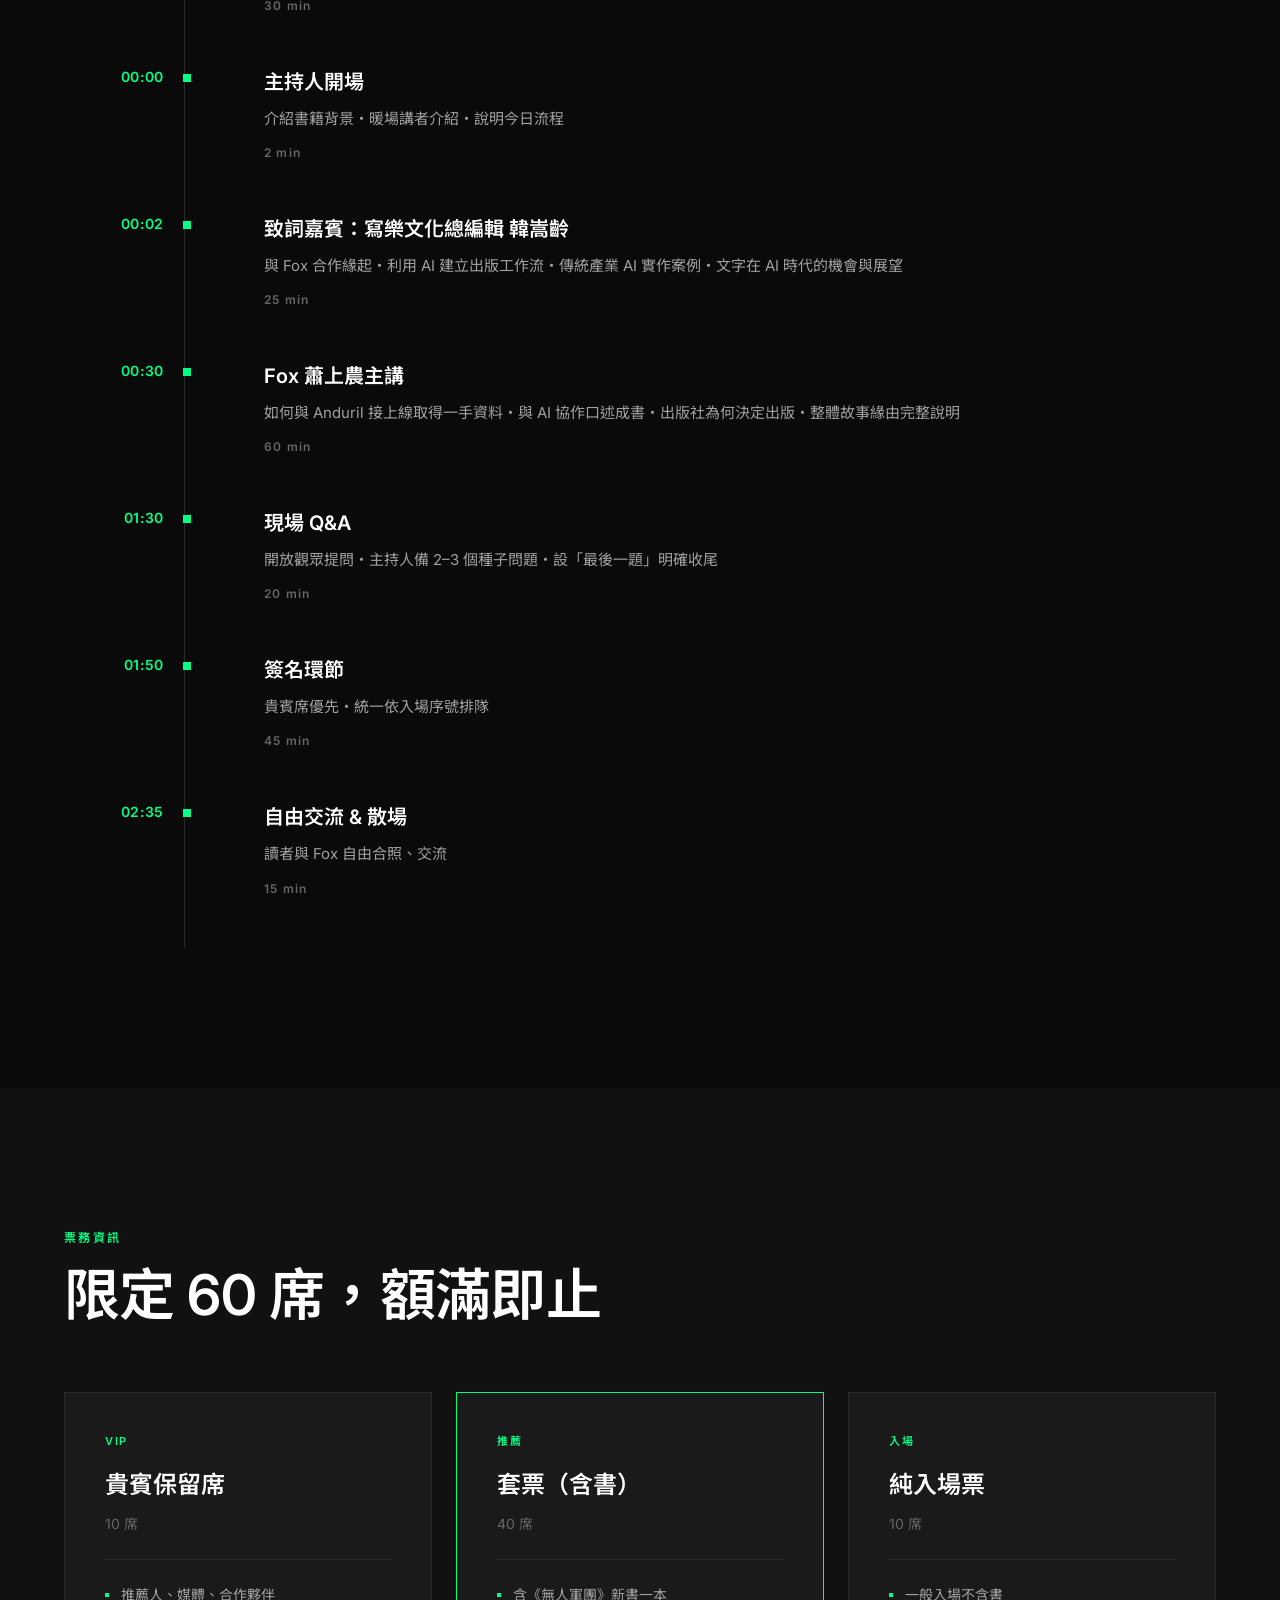
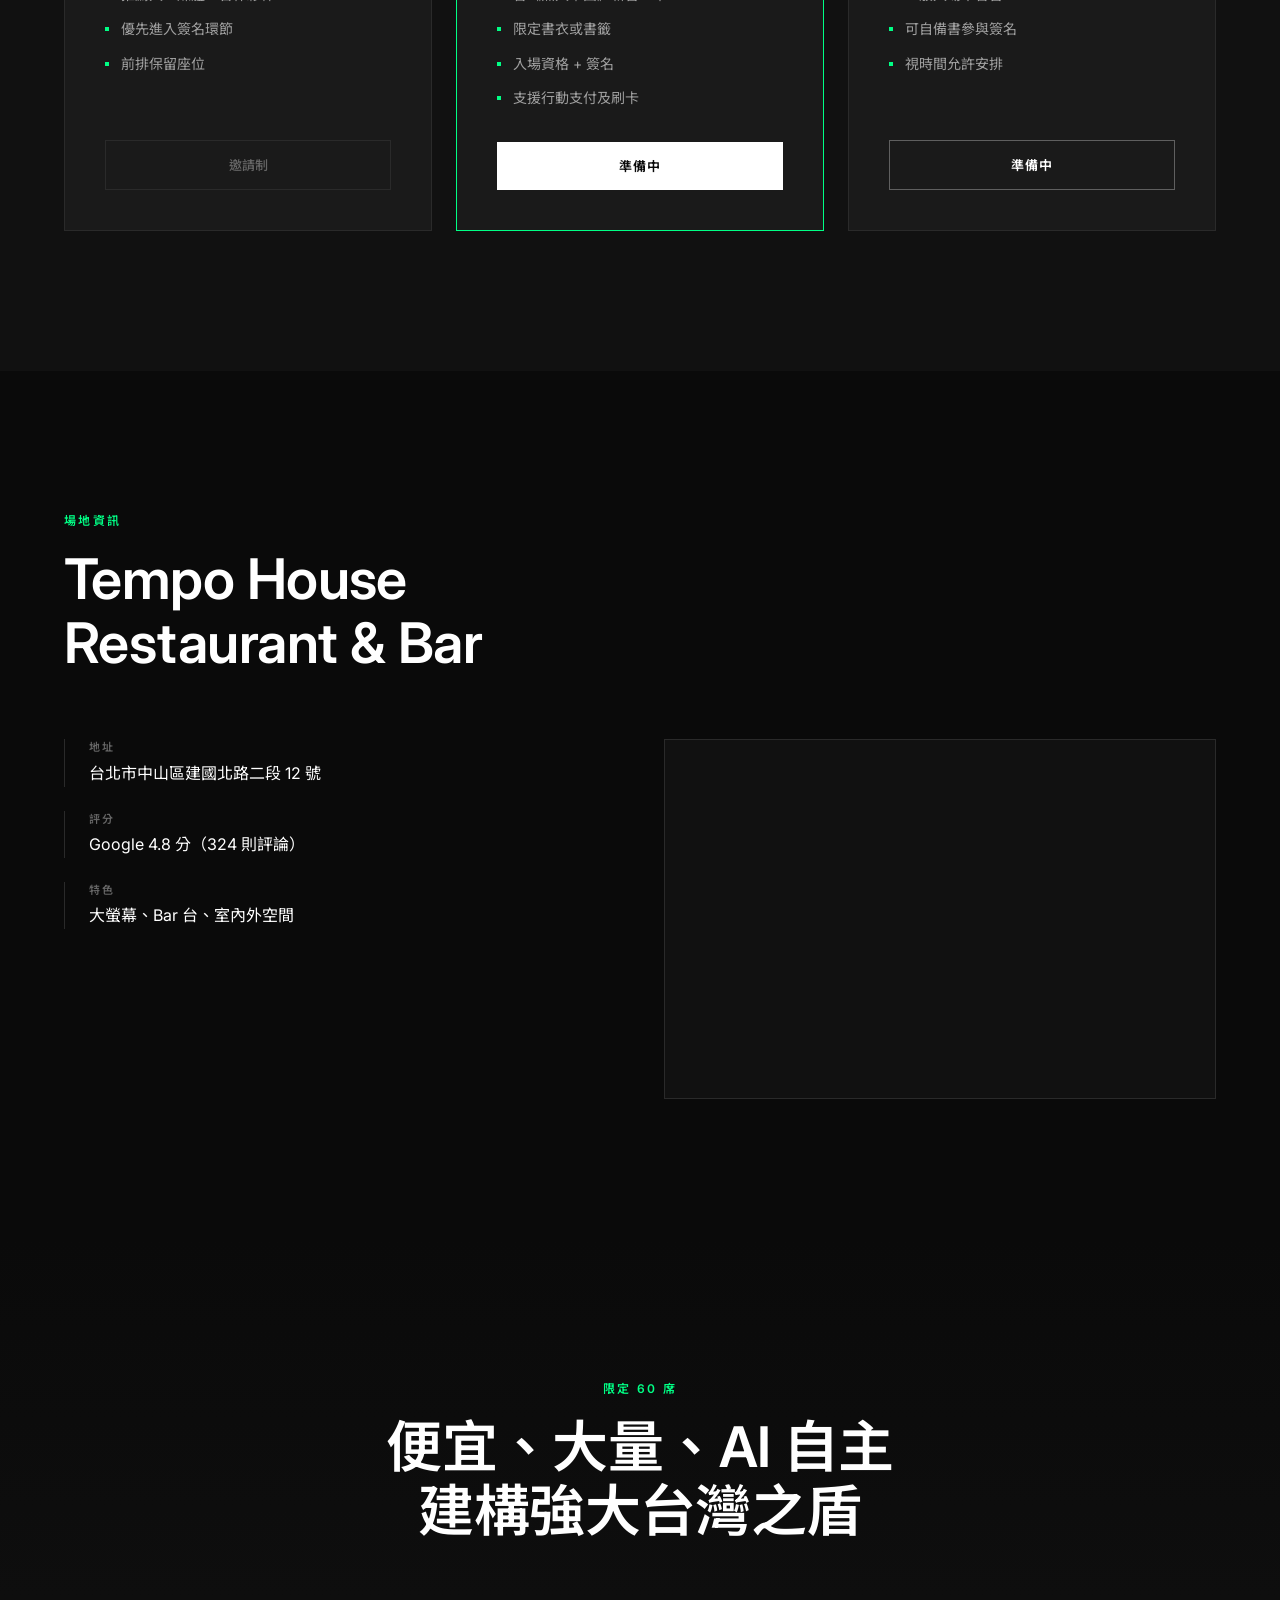
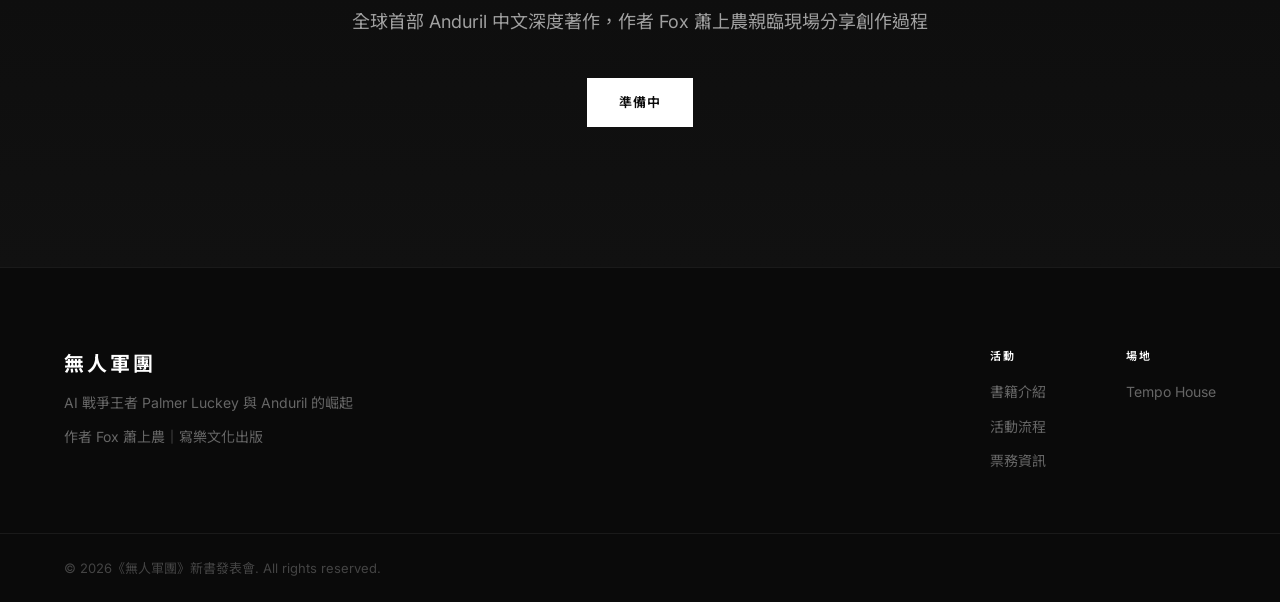
==== commit e12315e6: "Update: 暖場講者改為致詞嘉賓韓嵩齡" ====
--- a/index.html
+++ b/index.html
@@ -152,7 +152,7 @@
         <div class="timeline-item">
           <div class="timeline-time">00:02</div>
           <div class="timeline-content">
-            <h3>暖場講者：寫樂文化 蕭大哥</h3>
+            <h3>致詞嘉賓：寫樂文化總編輯 韓嵩齡</h3>
             <p>與 Fox 合作緣起・利用 AI 建立出版工作流・傳統產業 AI 實作案例・文字在 AI 時代的機會與展望</p>
             <span class="timeline-duration">25 min</span>
           </div>
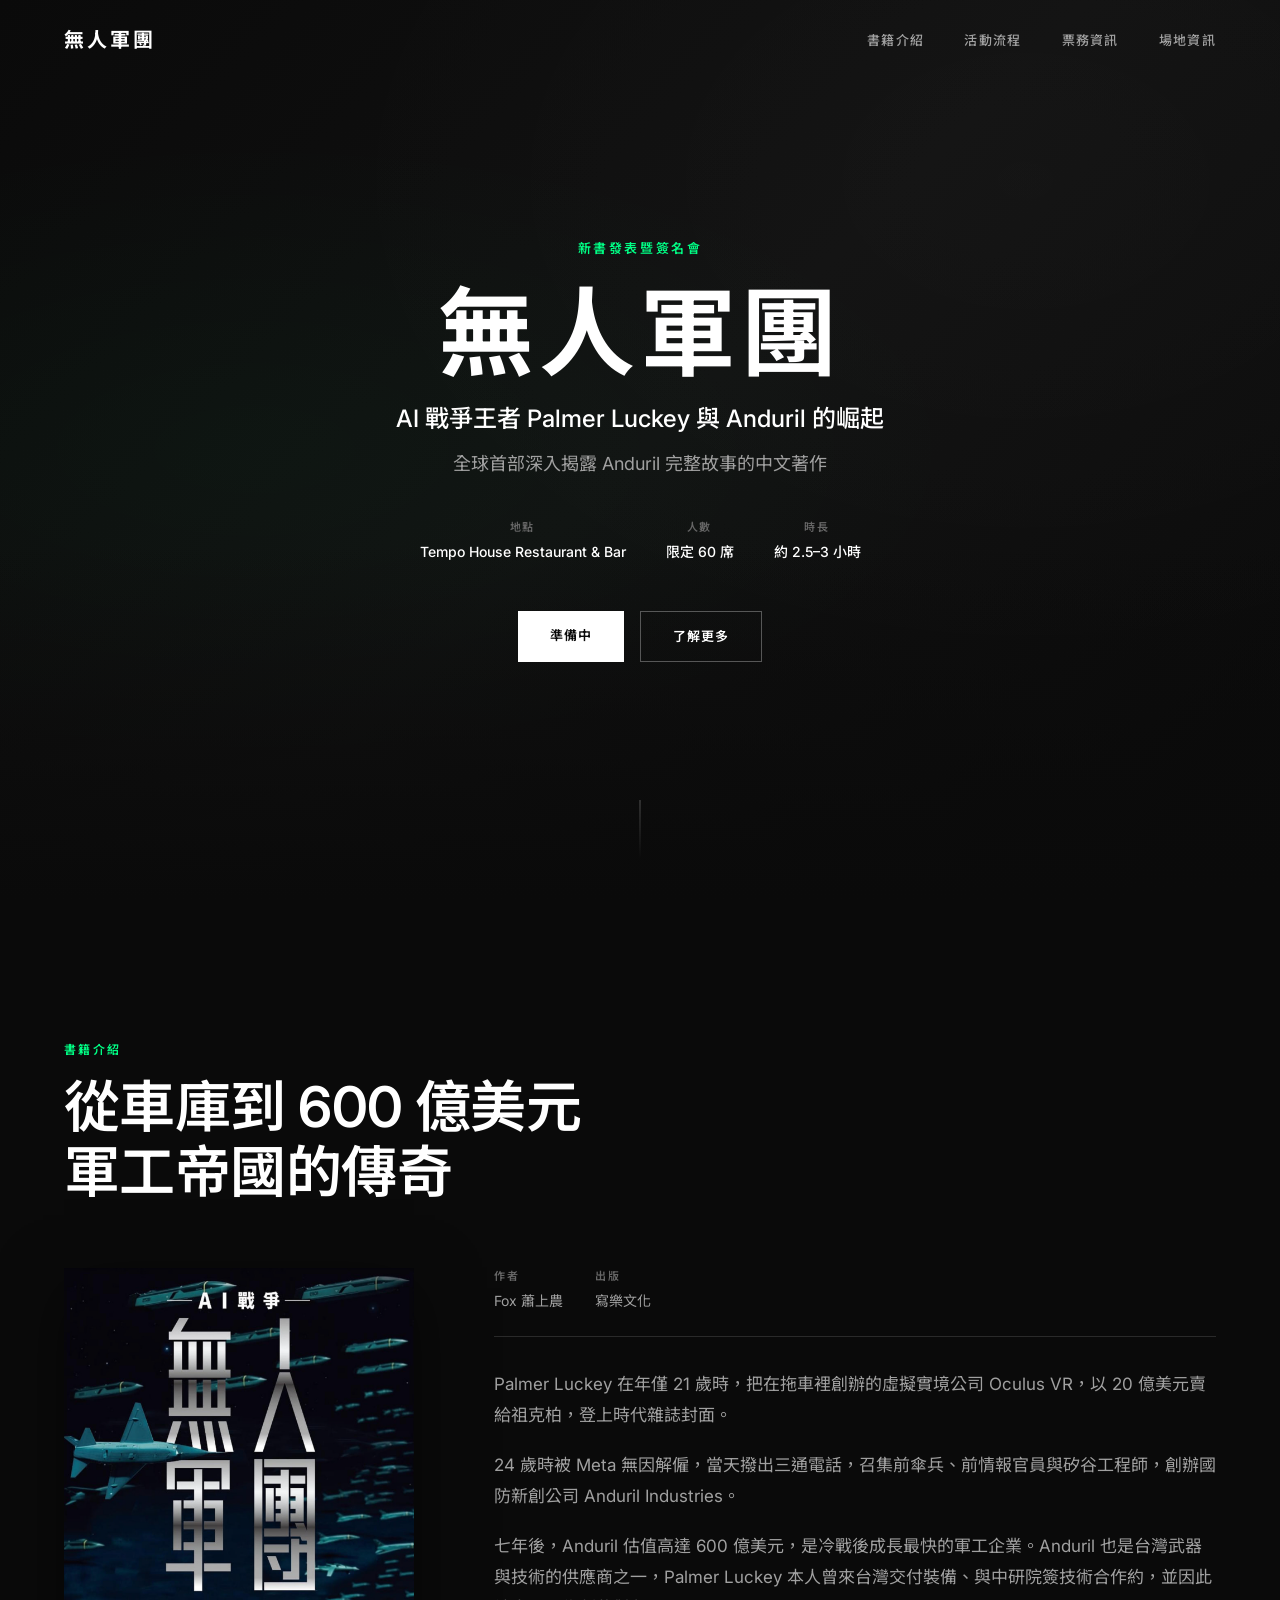
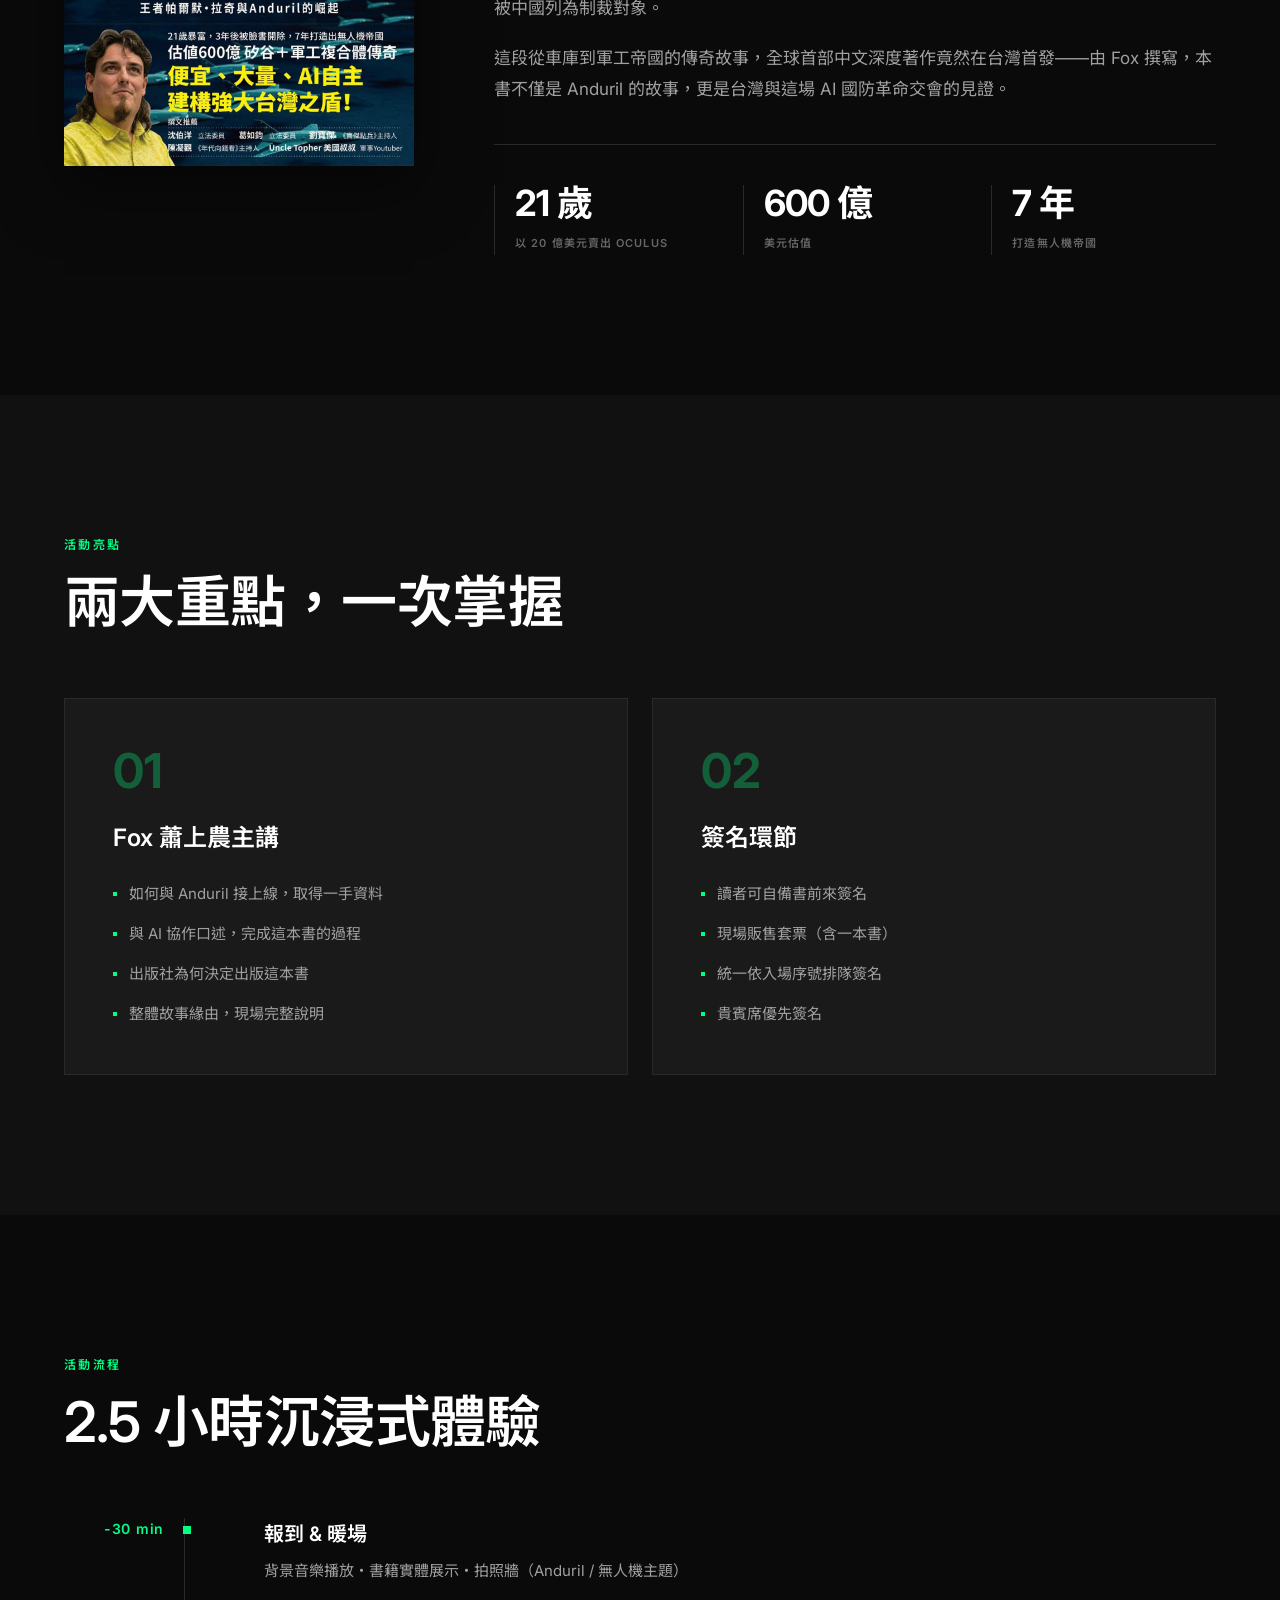
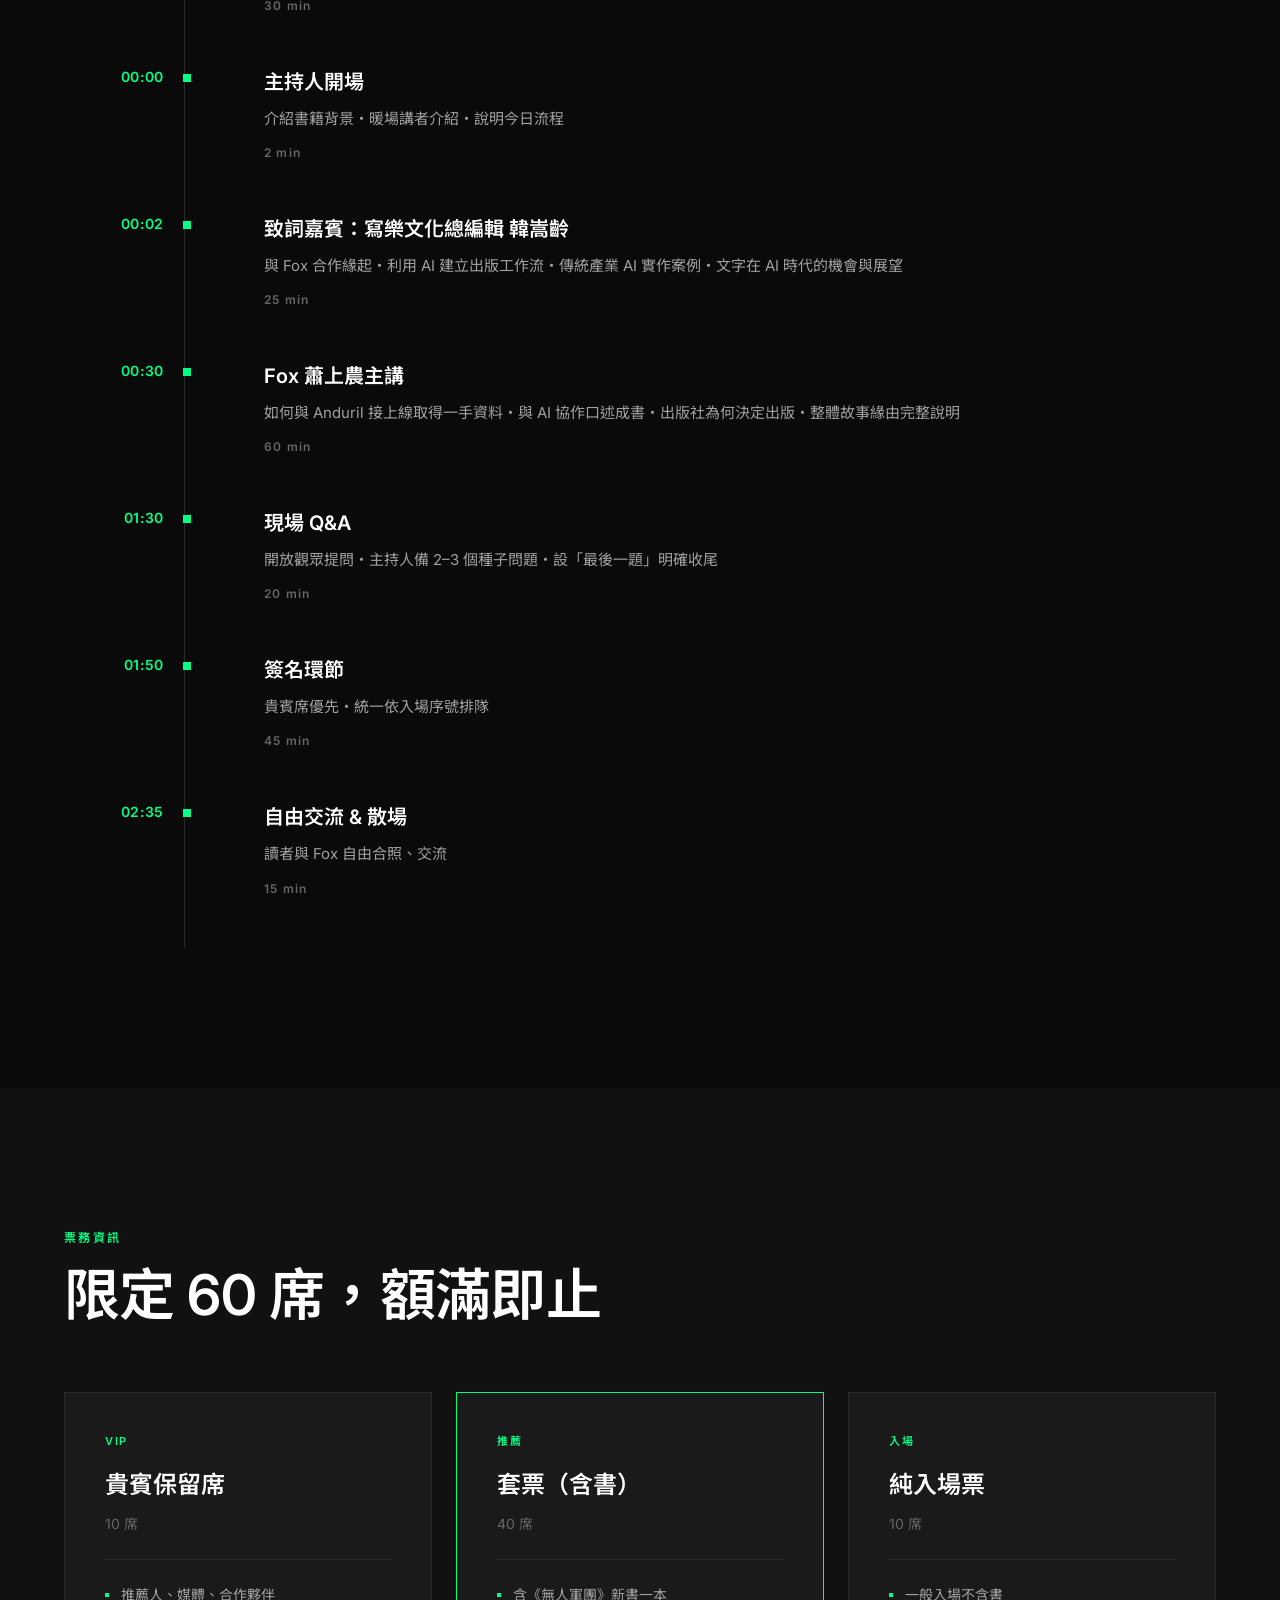
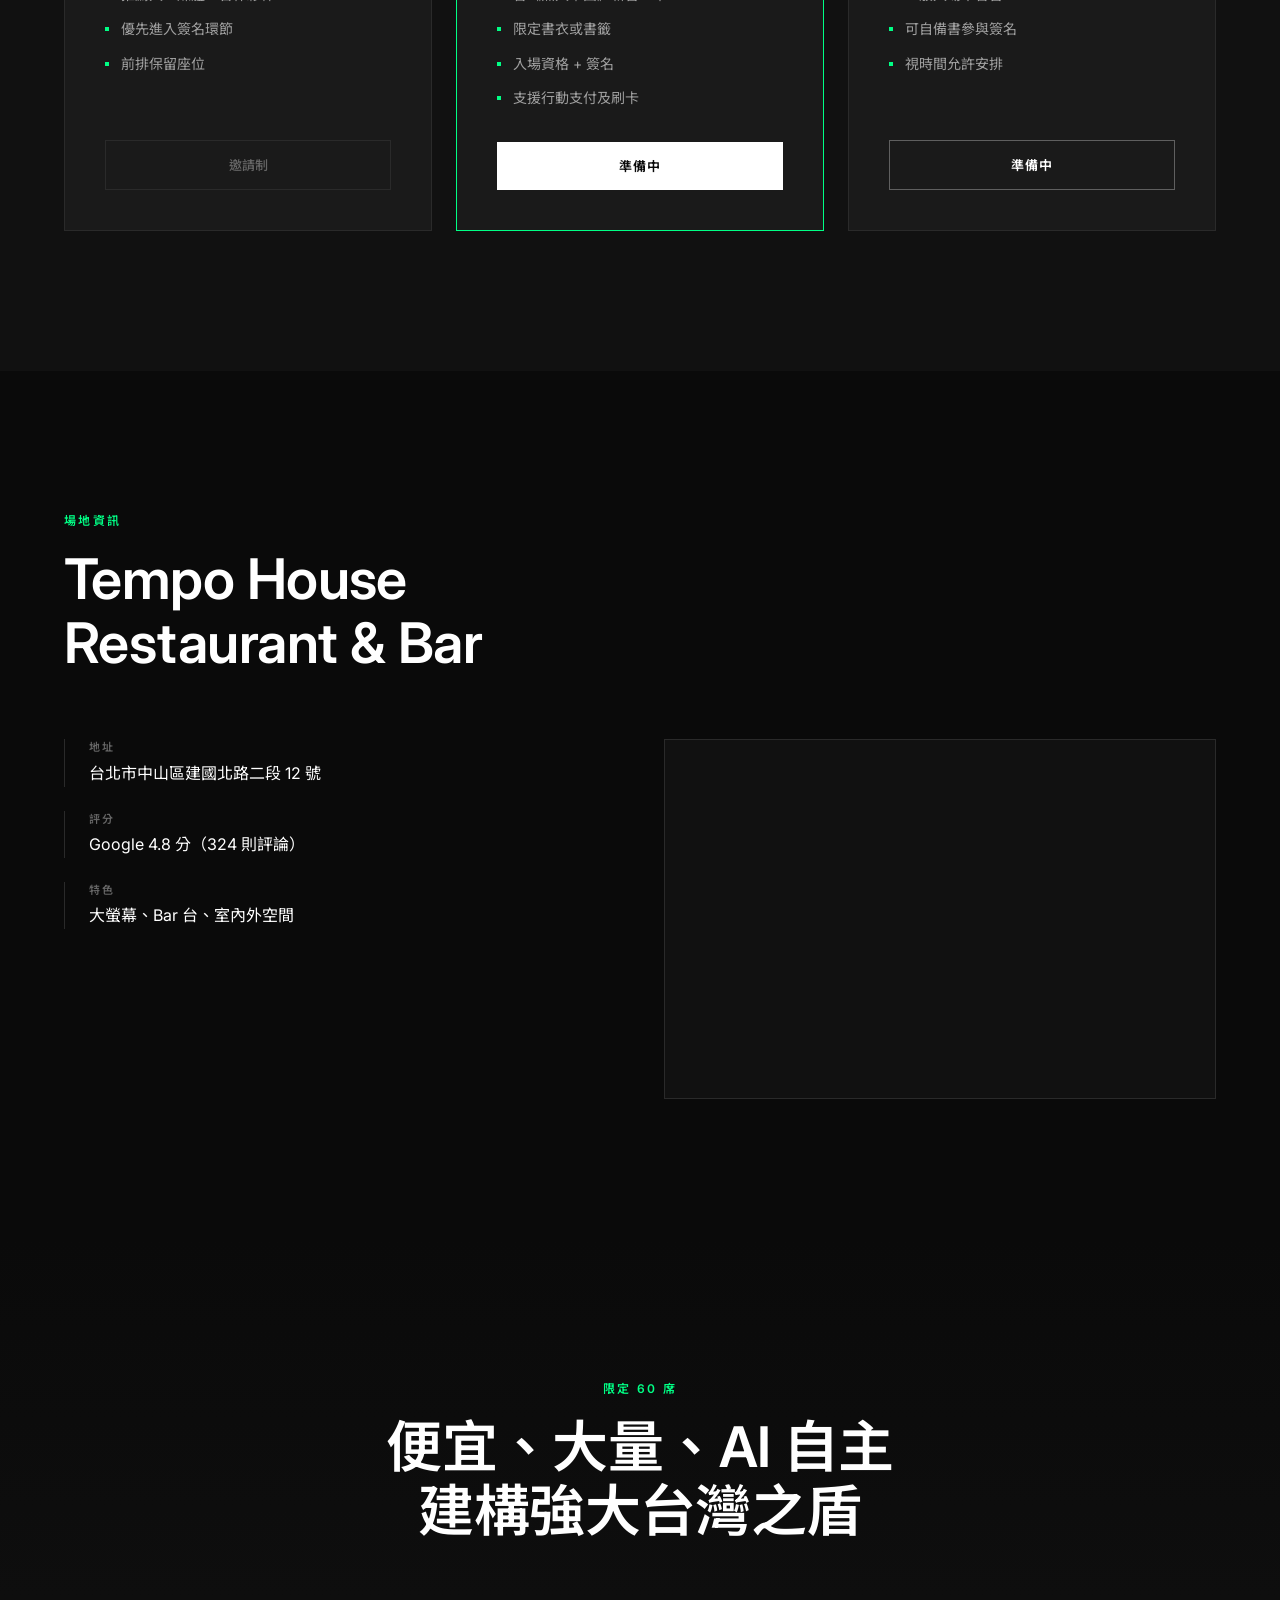
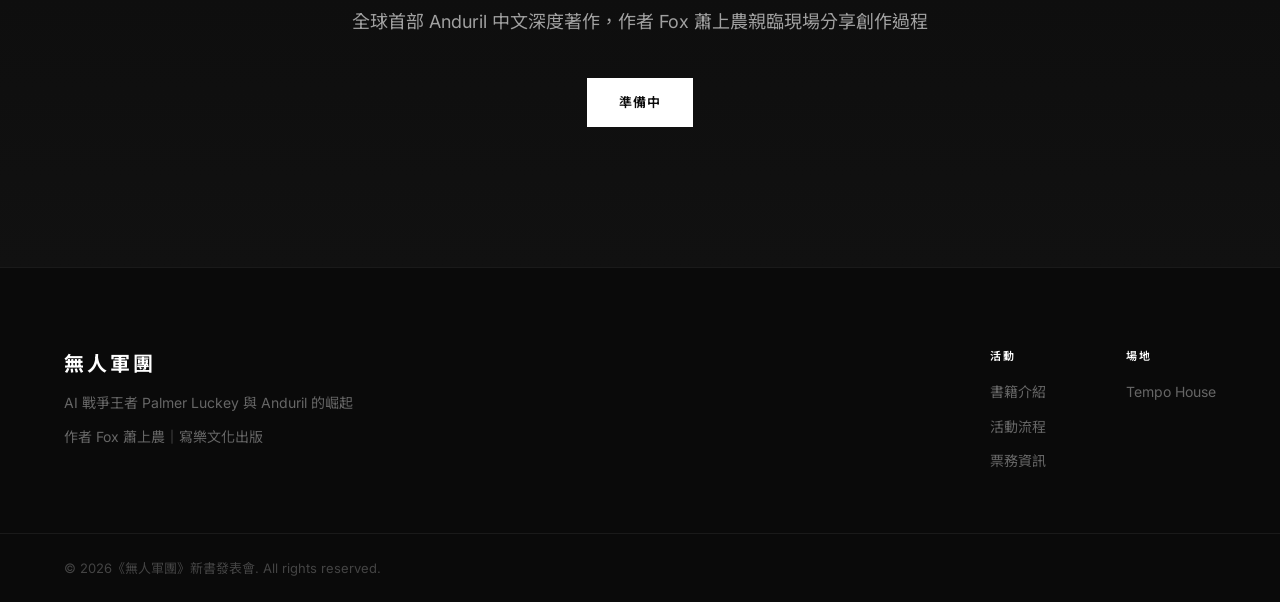
==== commit cf5ca861: "Remove: 冷知識展板與賓果卡" ====
--- a/index.html
+++ b/index.html
@@ -137,7 +137,7 @@
           <div class="timeline-time">-30 min</div>
           <div class="timeline-content">
             <h3>報到 & 暖場</h3>
-            <p>背景音樂播放・書籍實體展示・拍照牆（Anduril / 無人機主題）・冷知識展板・賓果卡發放</p>
+            <p>背景音樂播放・書籍實體展示・拍照牆（Anduril / 無人機主題）</p>
             <span class="timeline-duration">30 min</span>
           </div>
         </div>
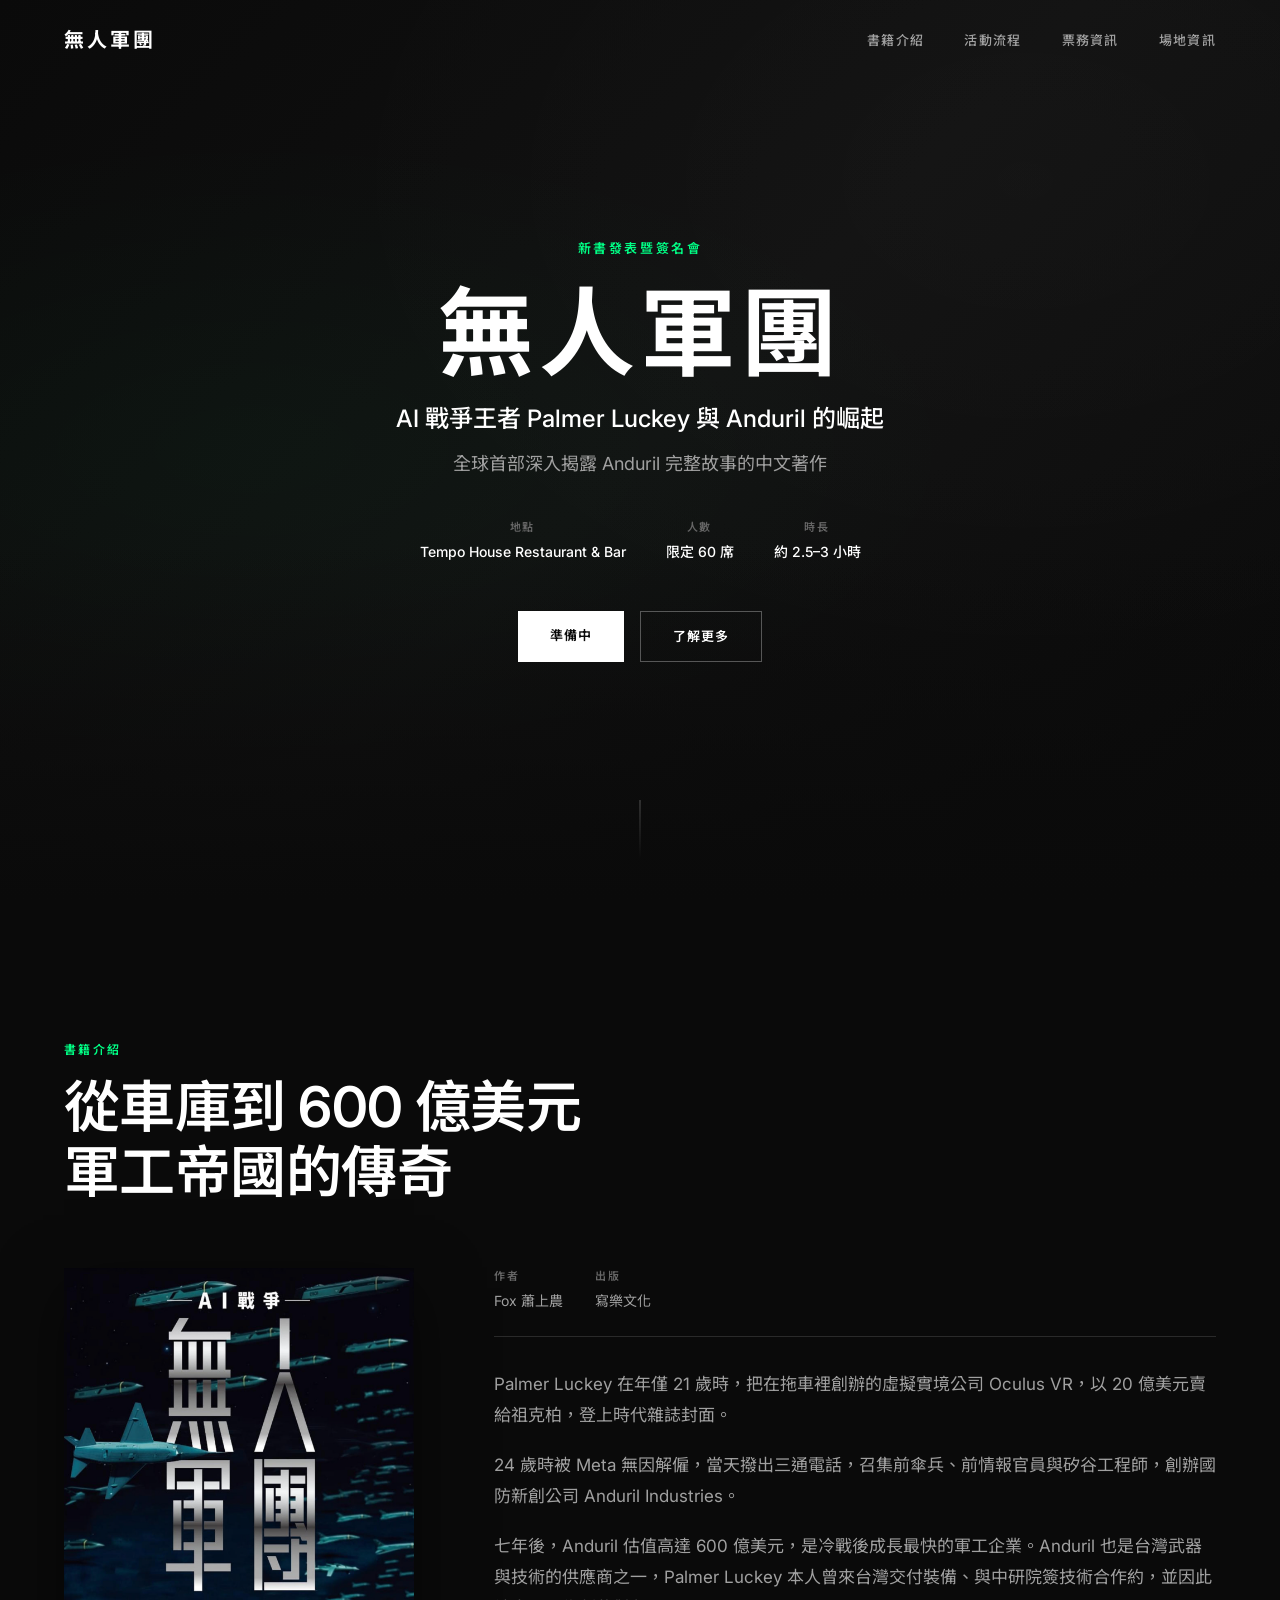
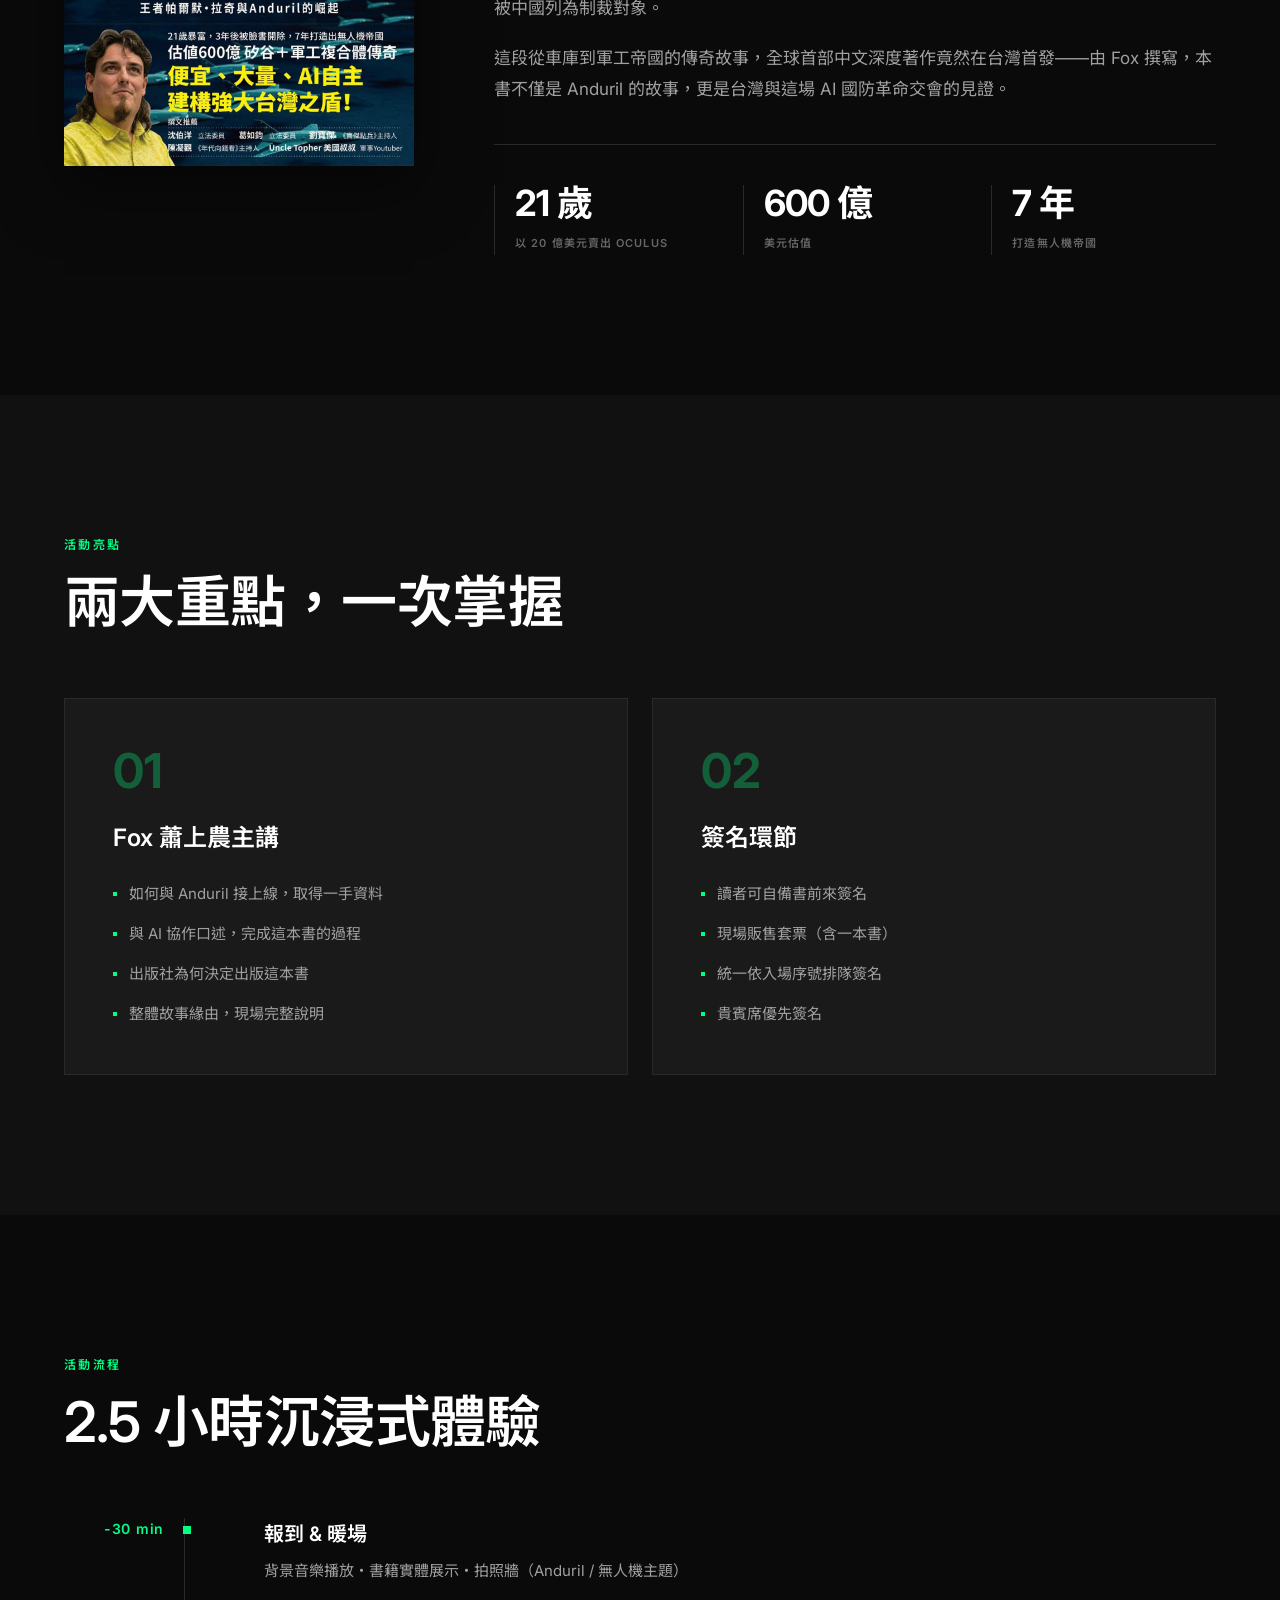
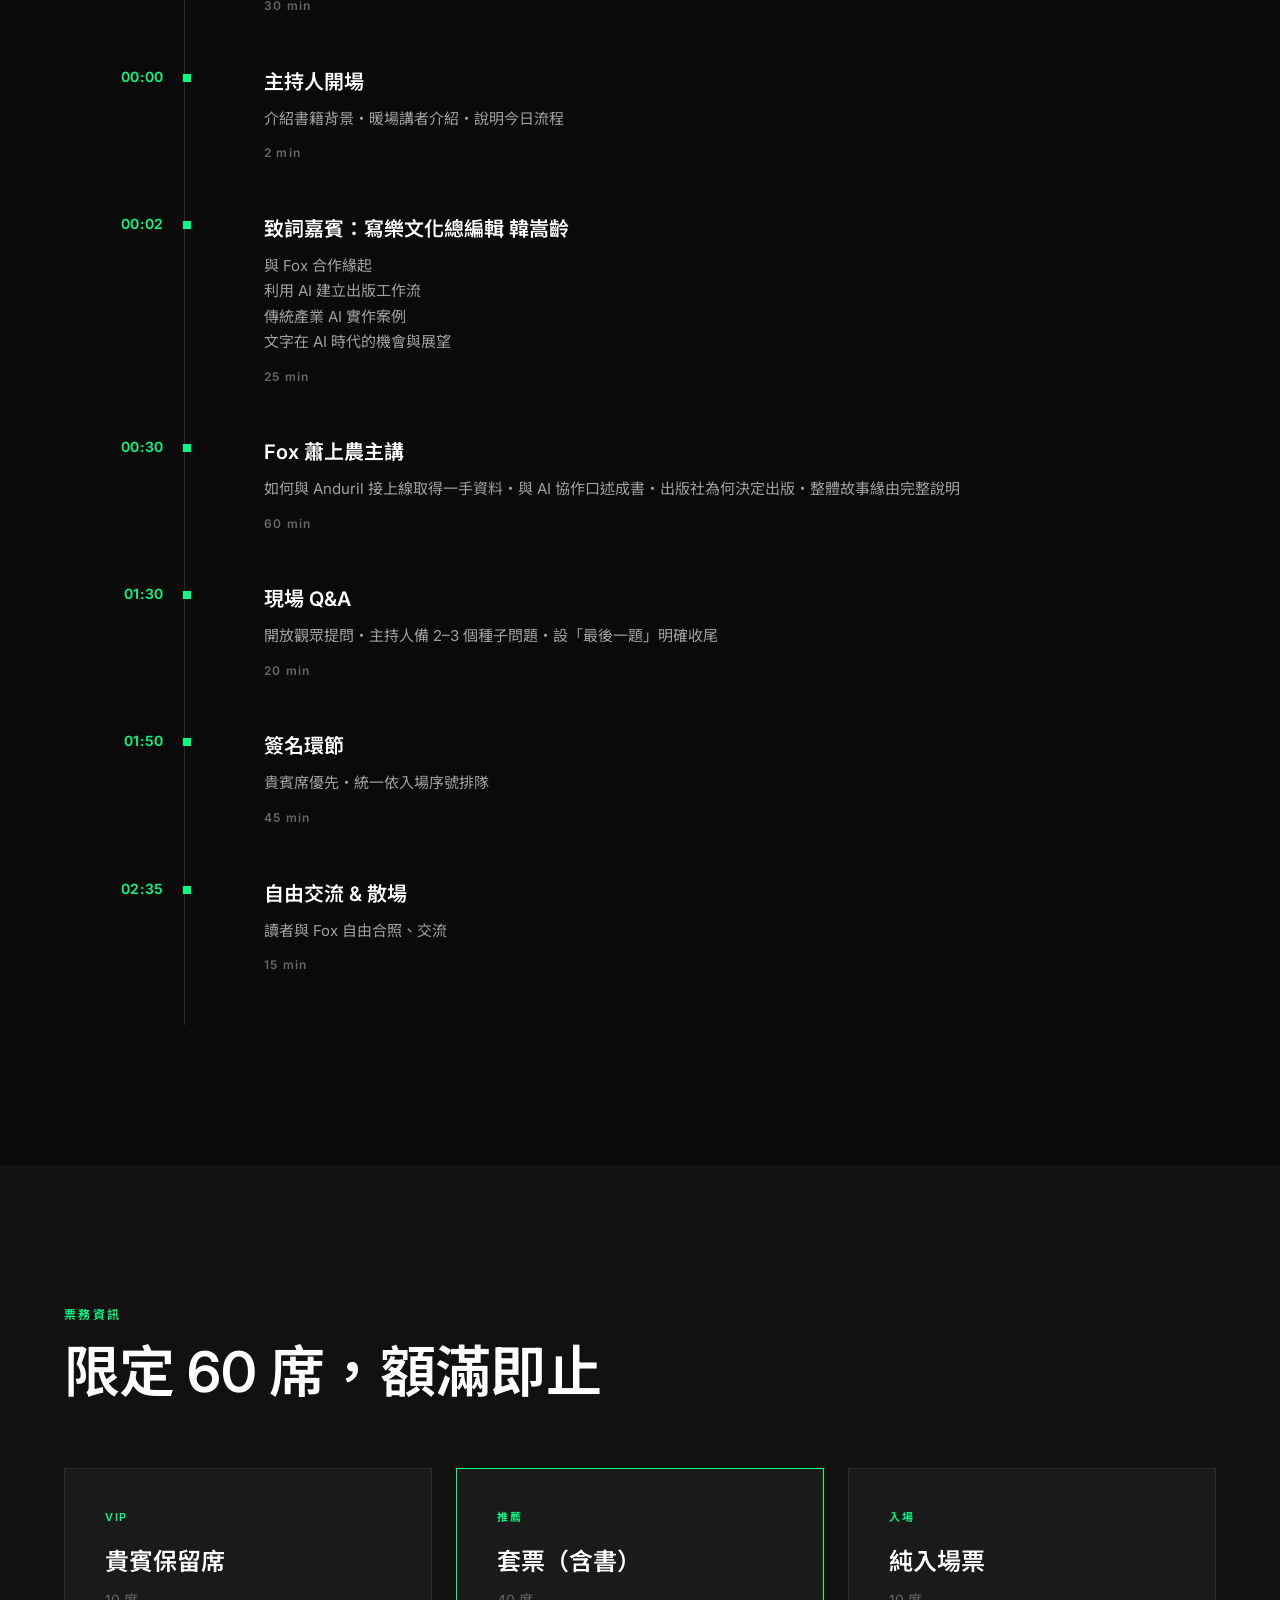
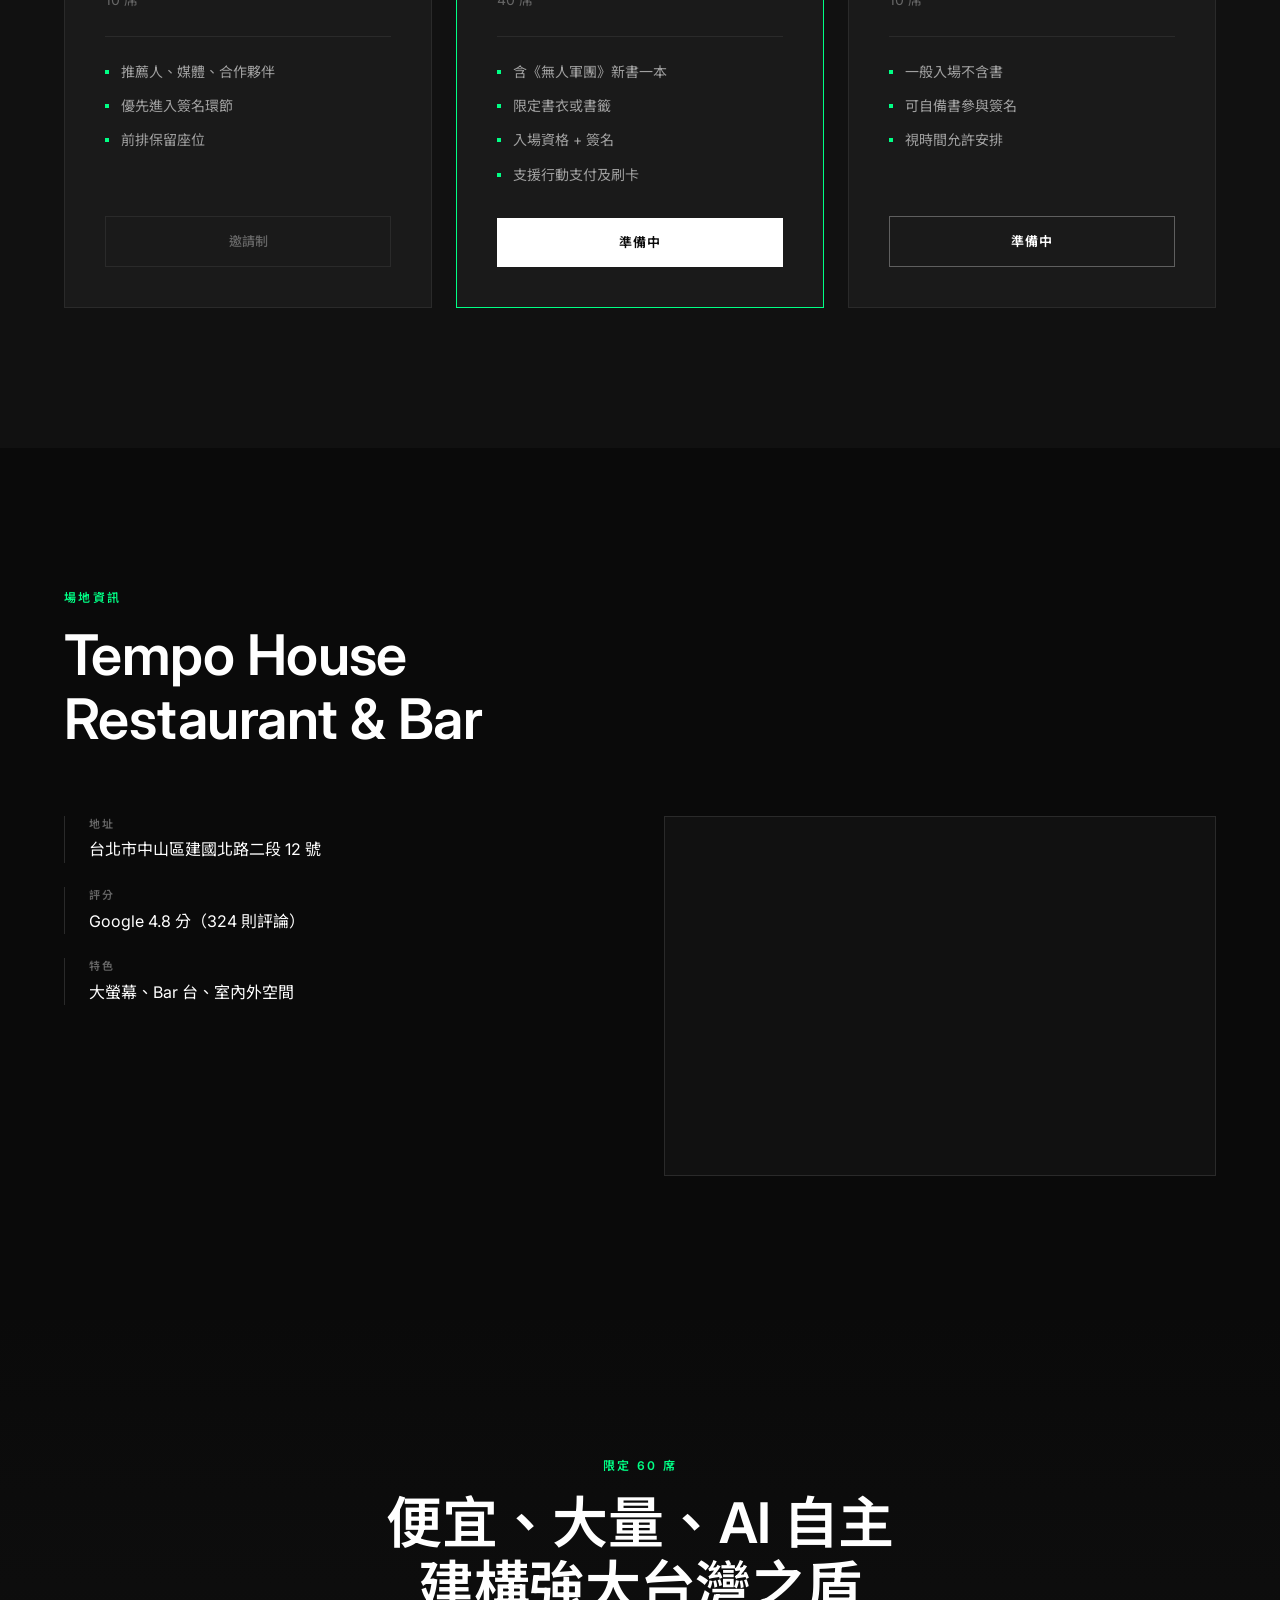
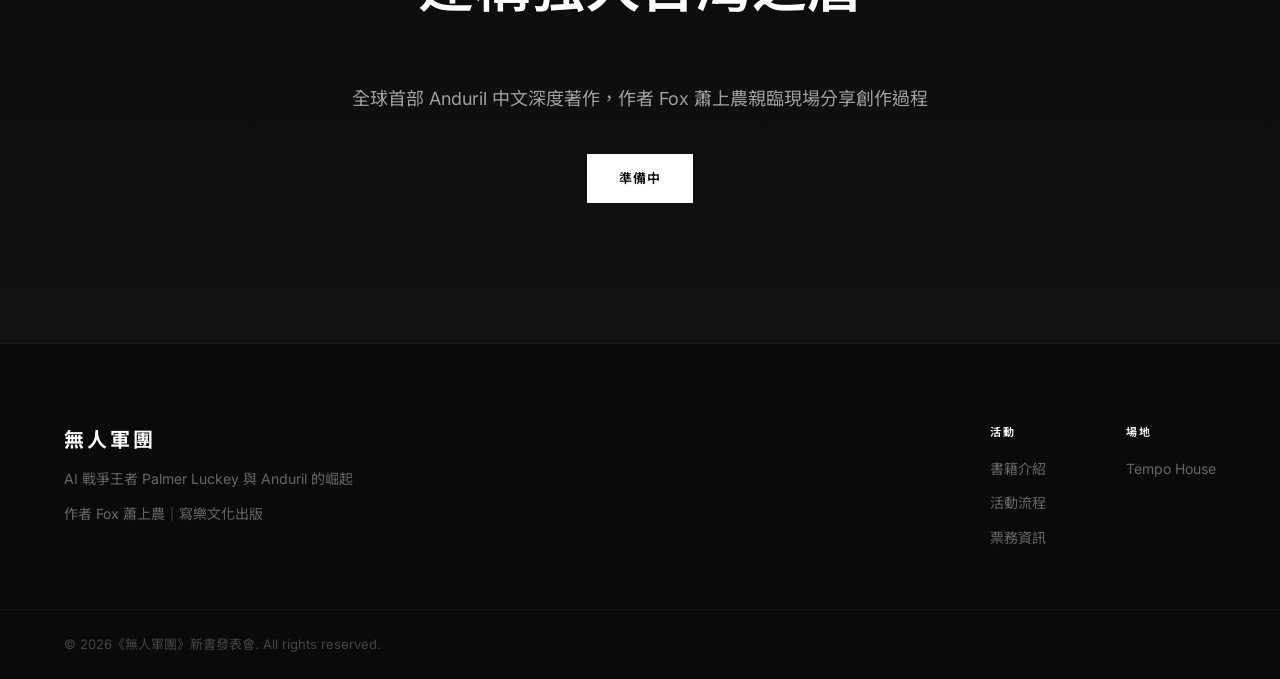
==== commit ac78201f: "Update: 致詞嘉賓內容改為四行" ====
--- a/index.html
+++ b/index.html
@@ -153,7 +153,7 @@
           <div class="timeline-time">00:02</div>
           <div class="timeline-content">
             <h3>致詞嘉賓：寫樂文化總編輯 韓嵩齡</h3>
-            <p>與 Fox 合作緣起・利用 AI 建立出版工作流・傳統產業 AI 實作案例・文字在 AI 時代的機會與展望</p>
+            <p>與 Fox 合作緣起<br>利用 AI 建立出版工作流<br>傳統產業 AI 實作案例<br>文字在 AI 時代的機會與展望</p>
             <span class="timeline-duration">25 min</span>
           </div>
         </div>
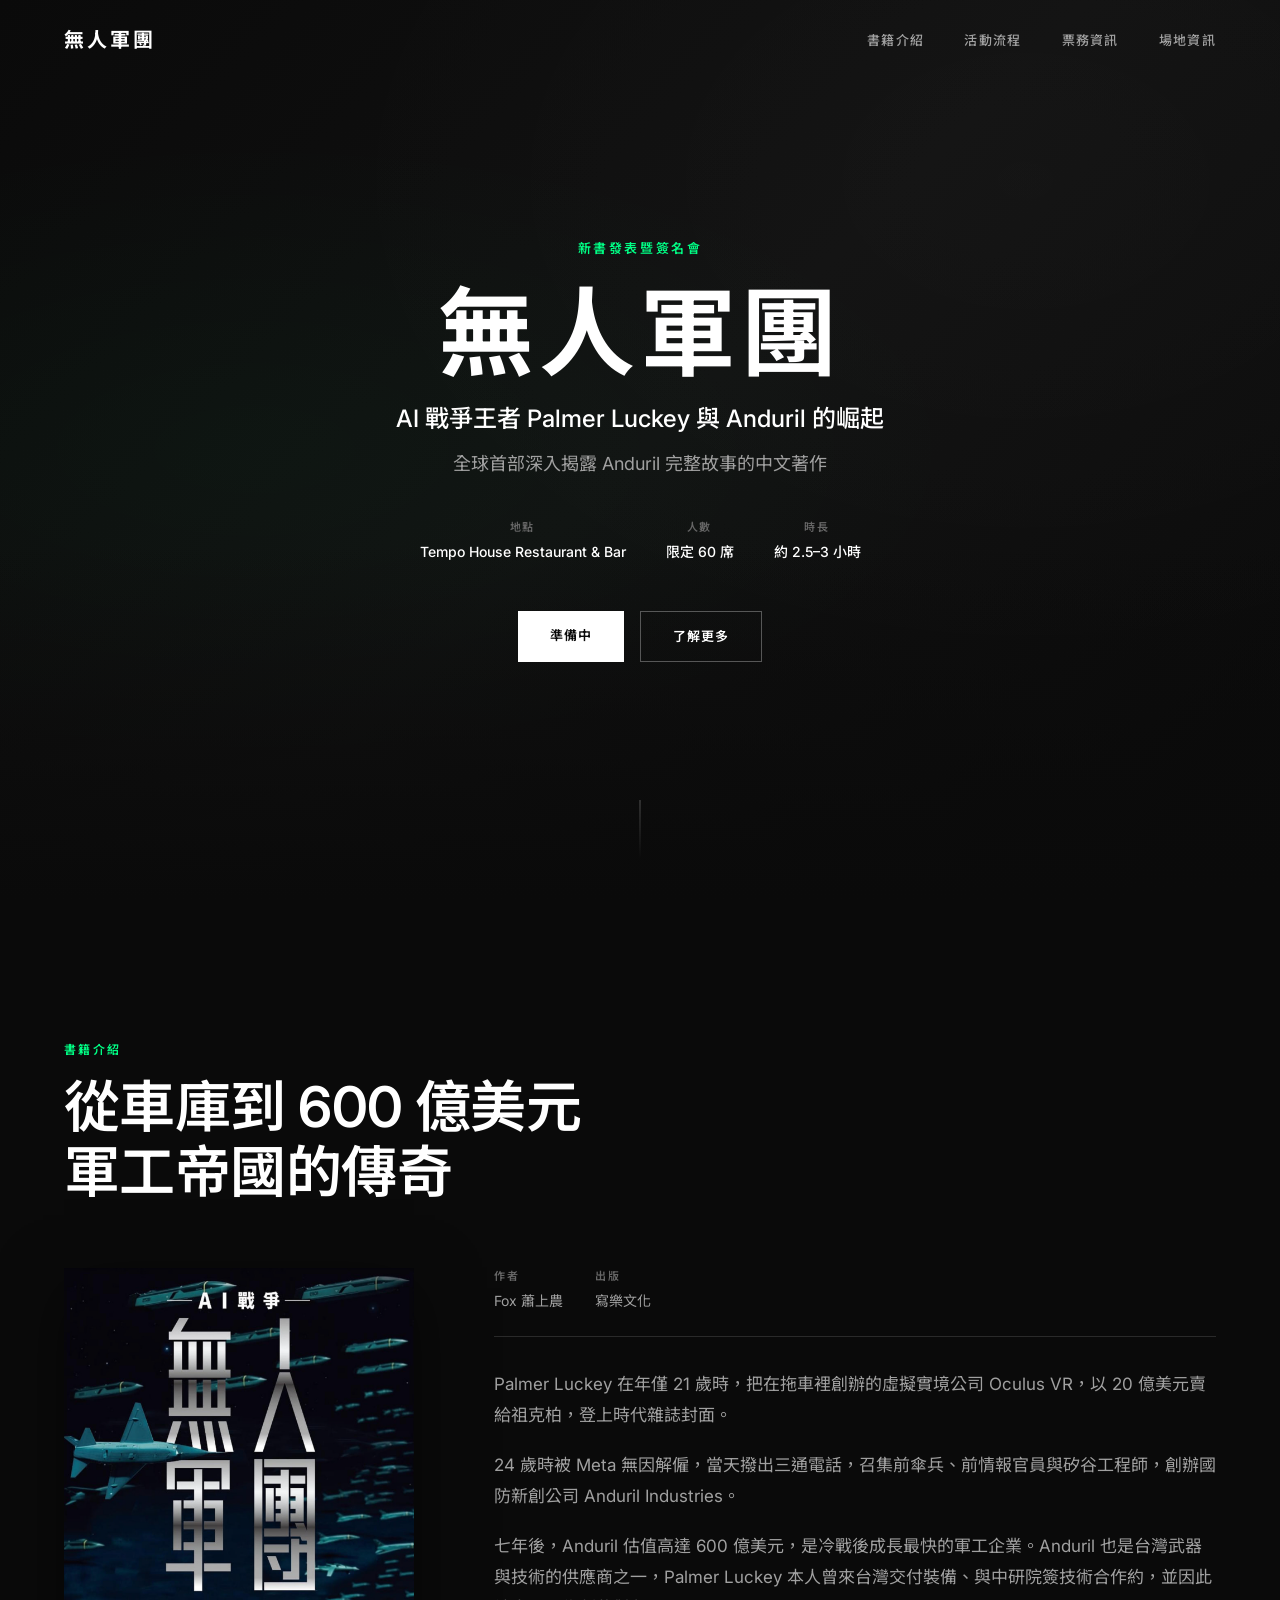
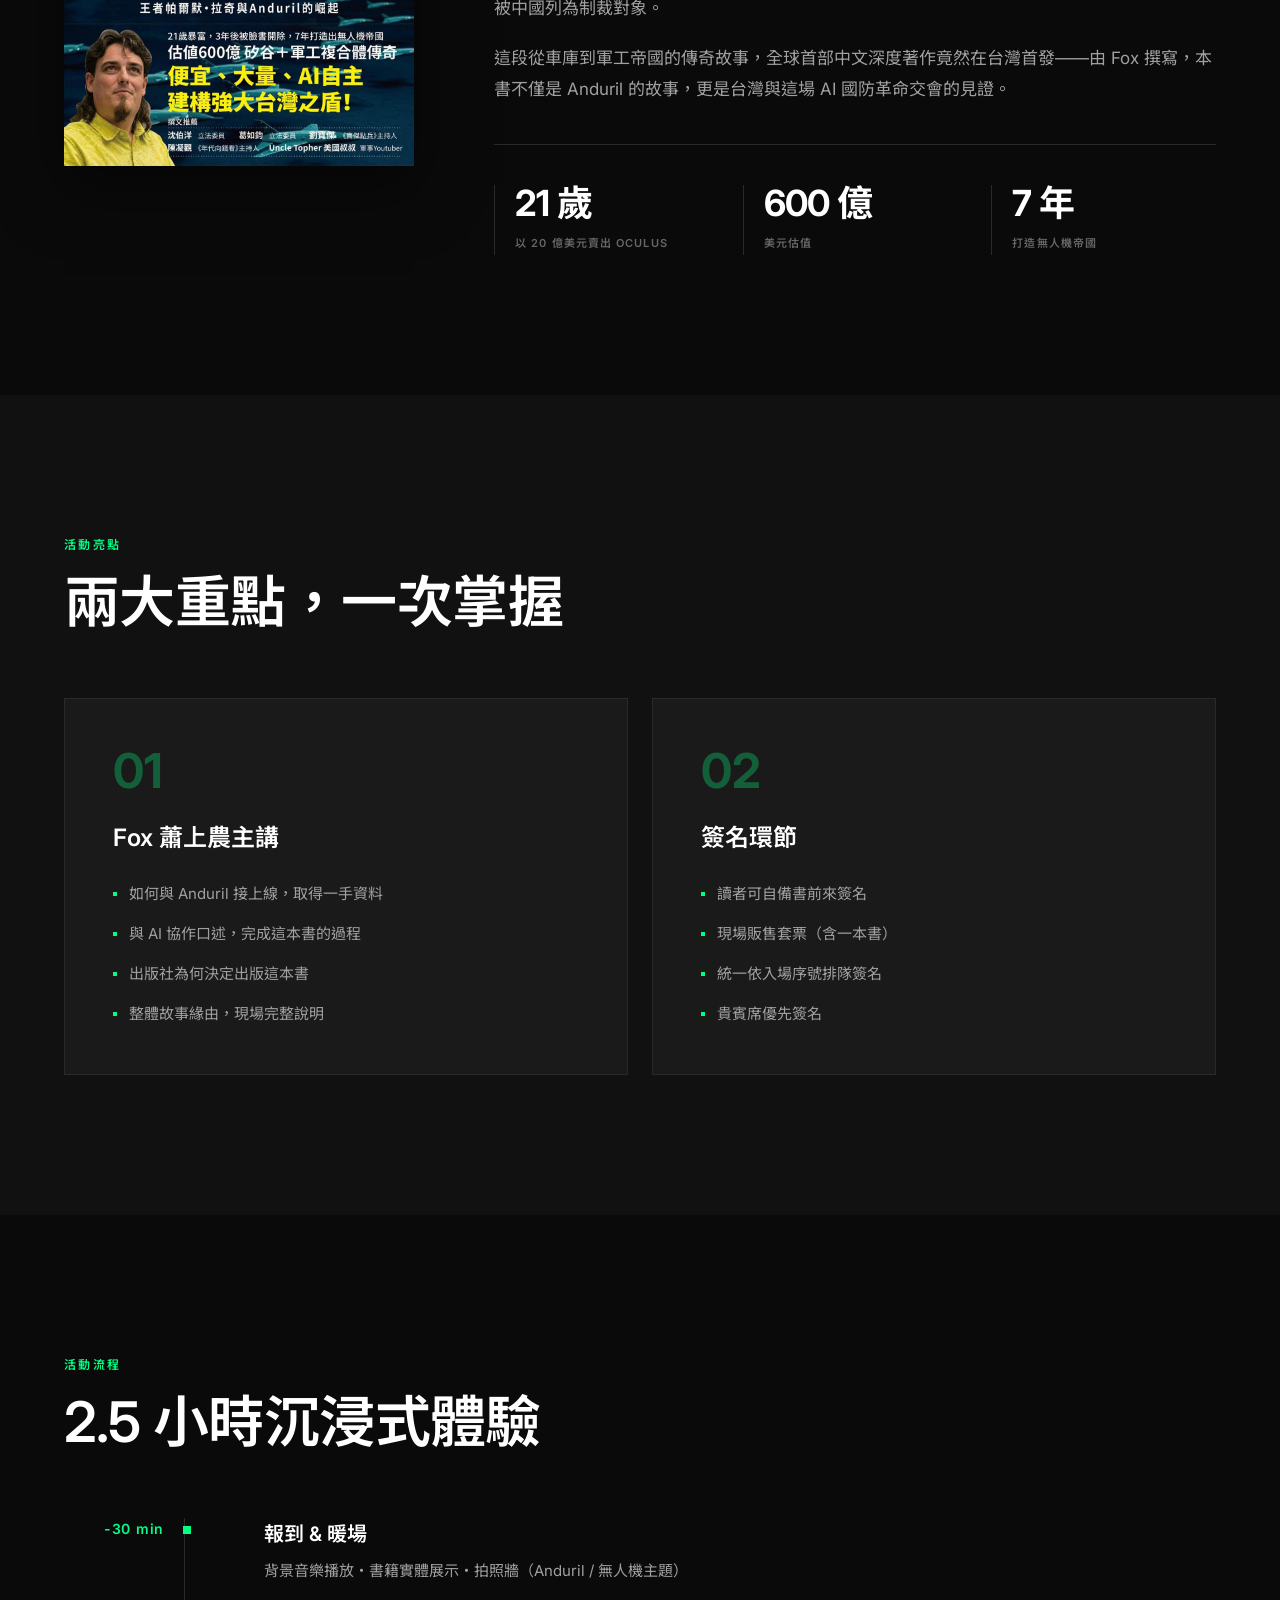
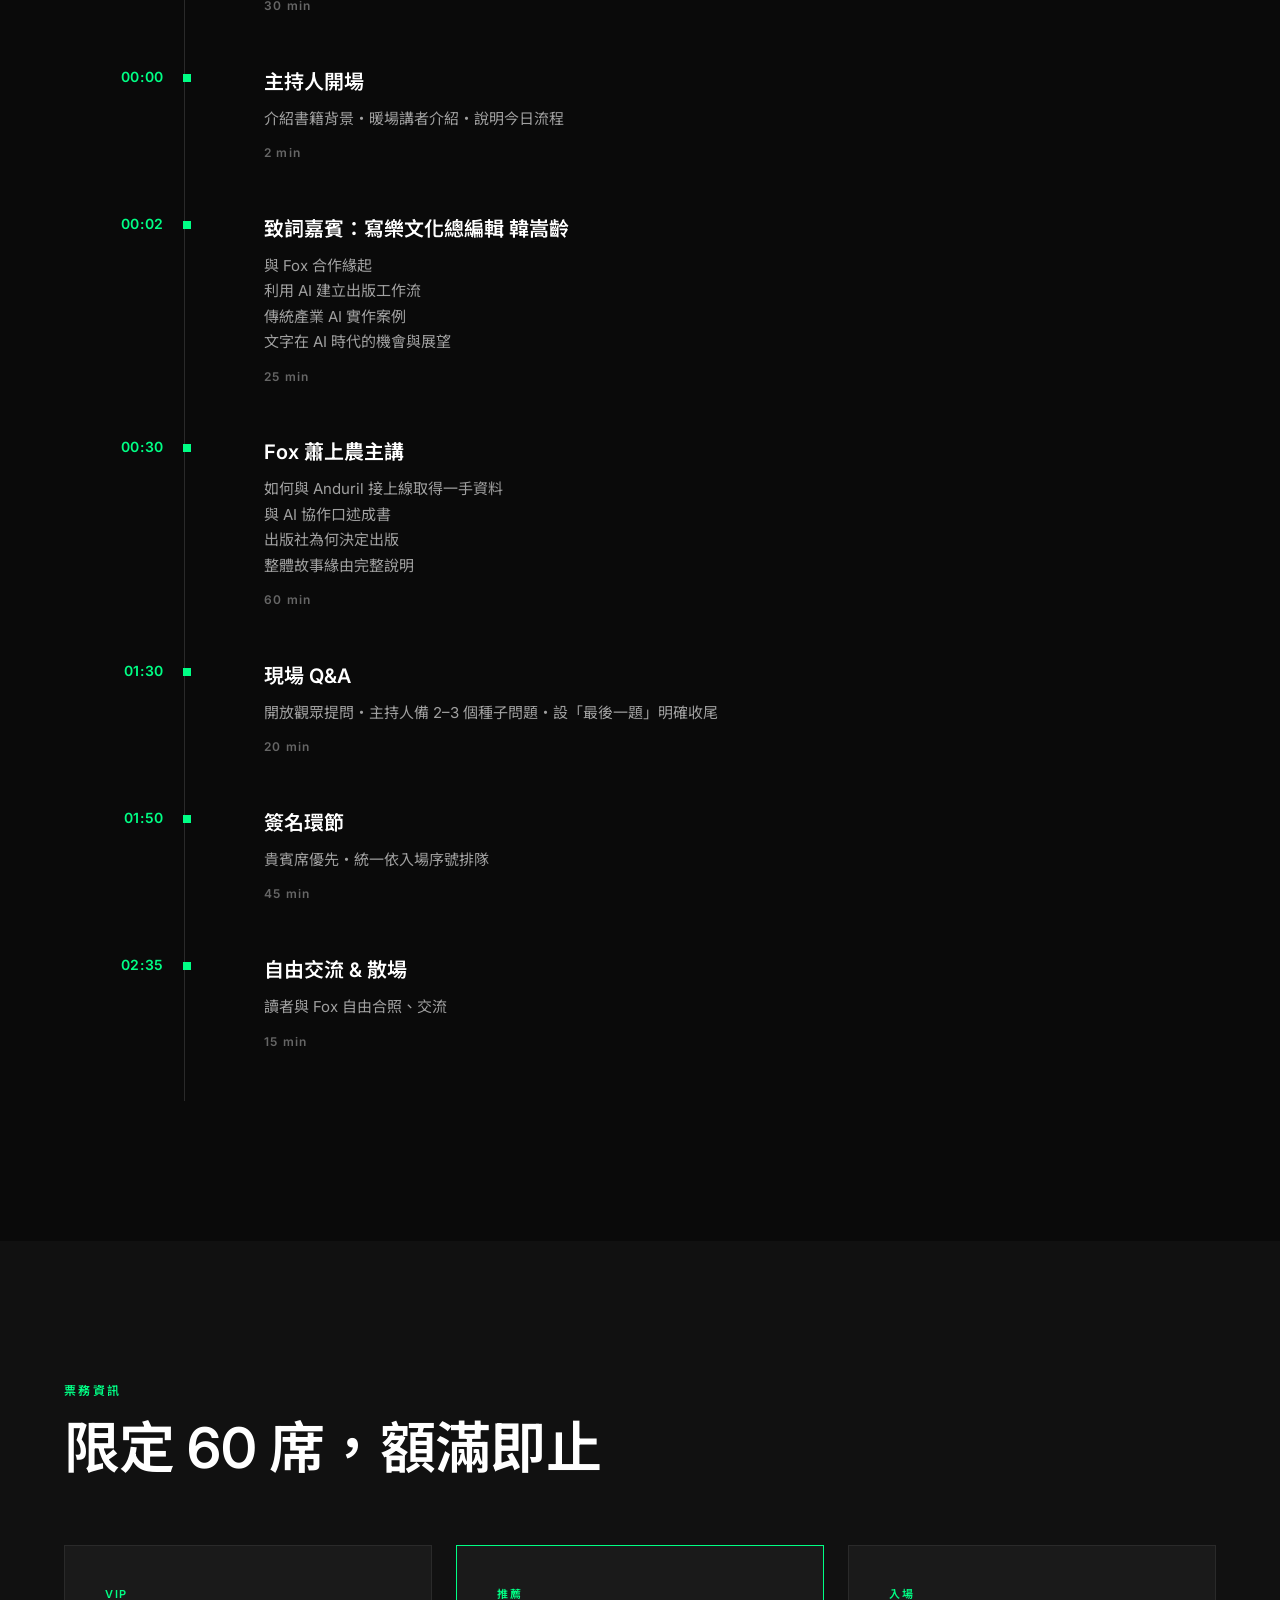
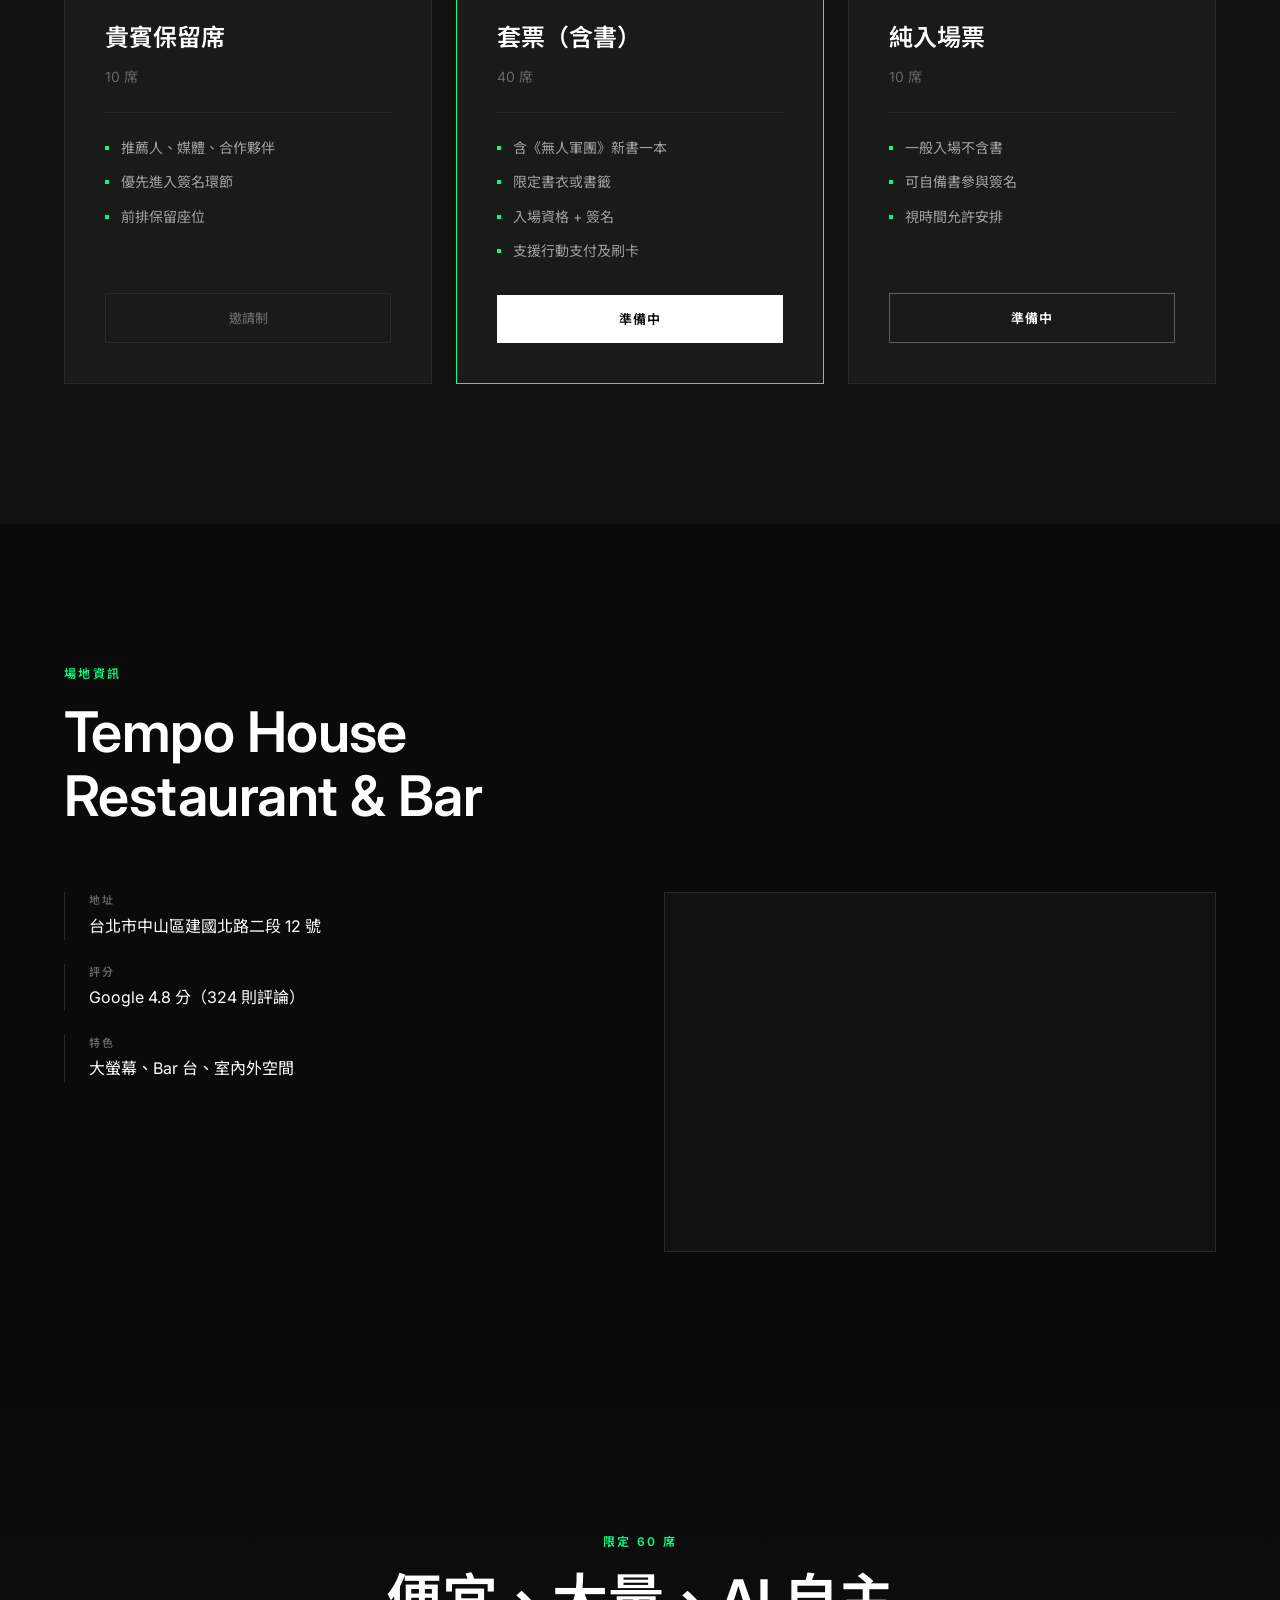
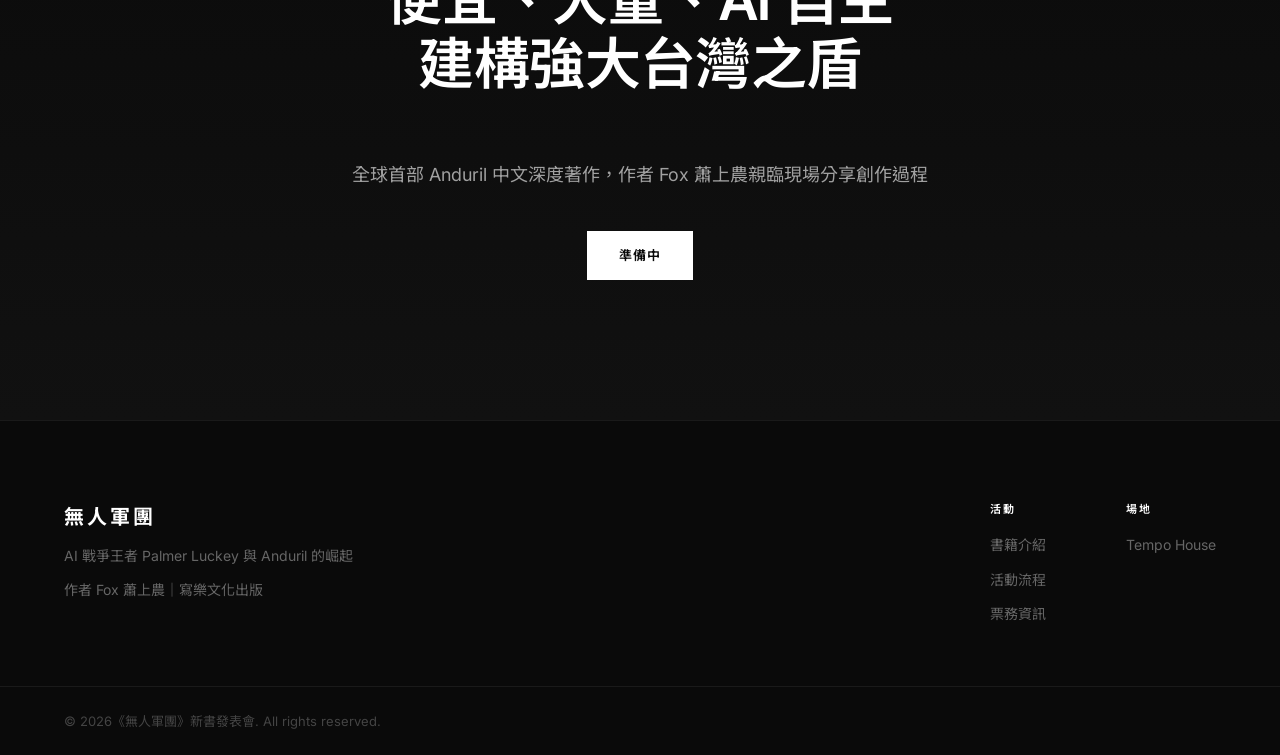
==== commit 40b6f9ef: "Update: Fox 主講內容改為四行" ====
--- a/index.html
+++ b/index.html
@@ -161,7 +161,7 @@
           <div class="timeline-time">00:30</div>
           <div class="timeline-content">
             <h3>Fox 蕭上農主講</h3>
-            <p>如何與 Anduril 接上線取得一手資料・與 AI 協作口述成書・出版社為何決定出版・整體故事緣由完整說明</p>
+            <p>如何與 Anduril 接上線取得一手資料<br>與 AI 協作口述成書<br>出版社為何決定出版<br>整體故事緣由完整說明</p>
             <span class="timeline-duration">60 min</span>
           </div>
         </div>
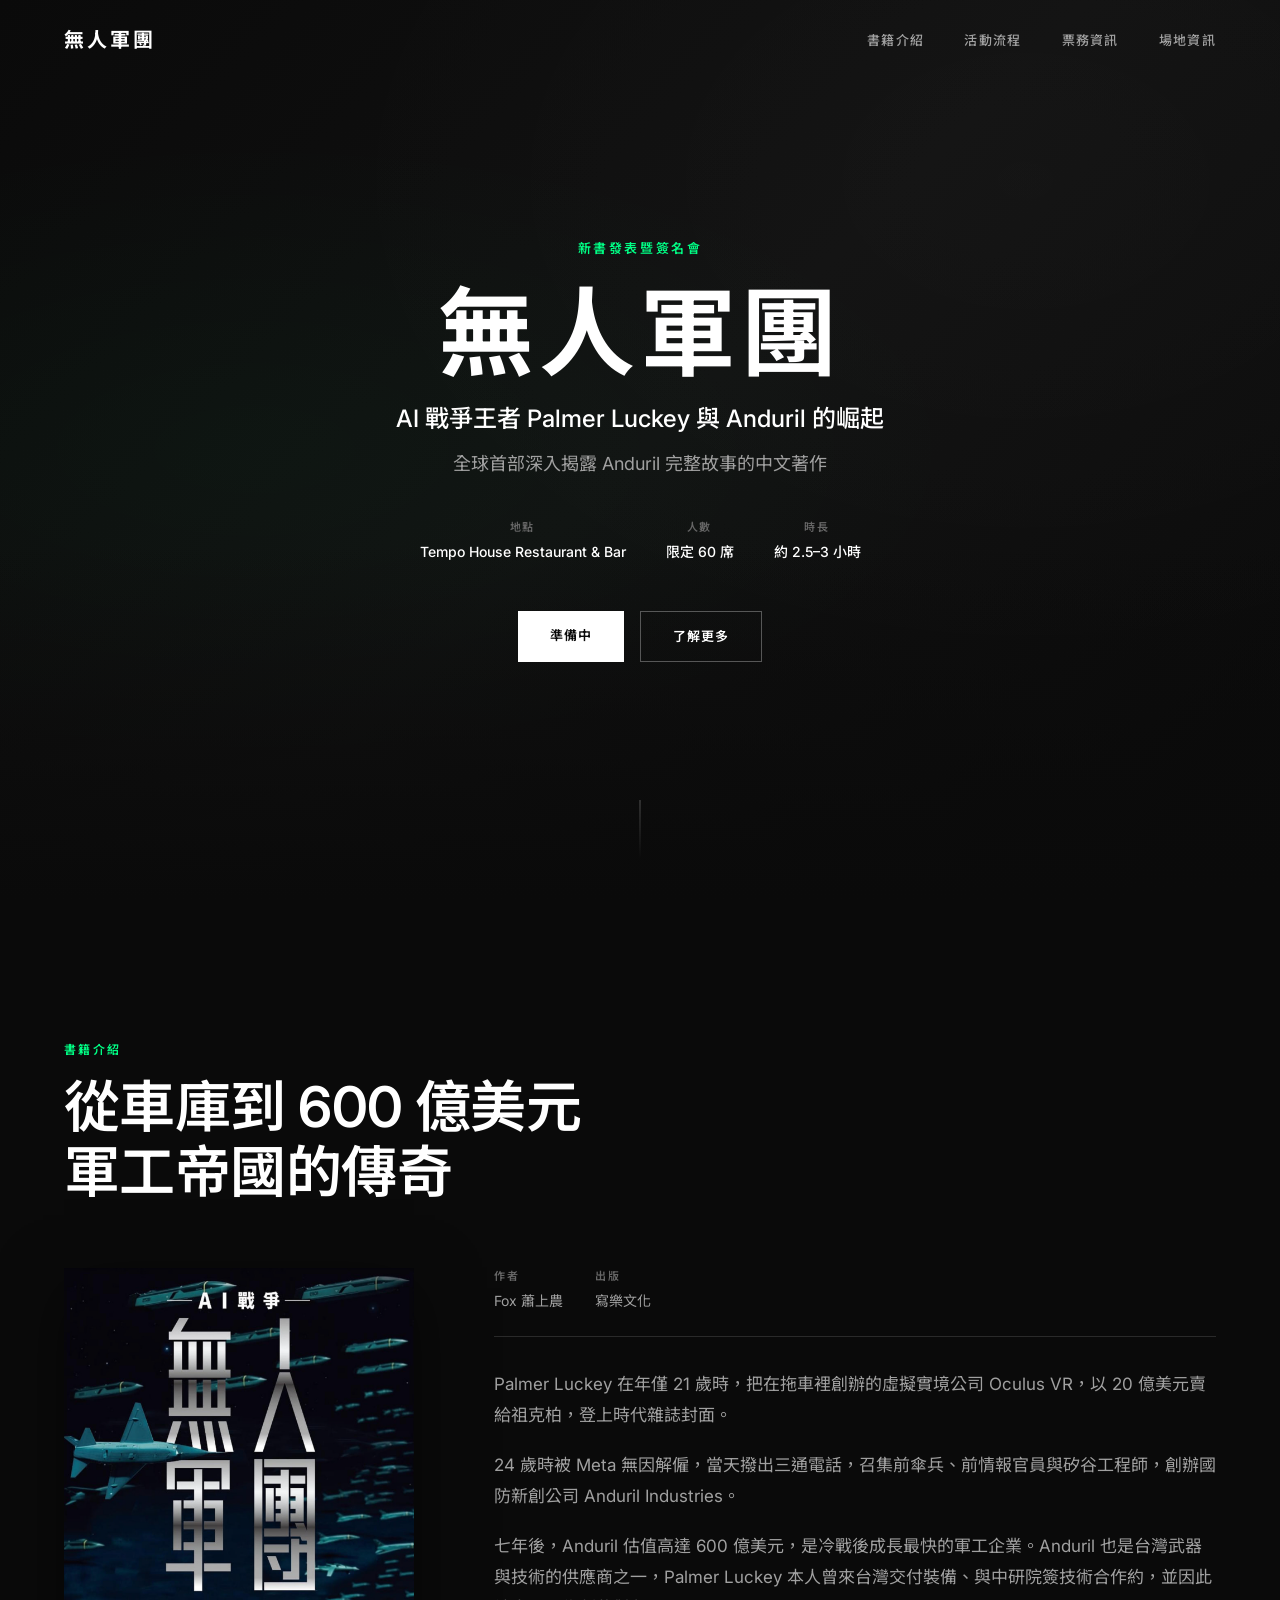
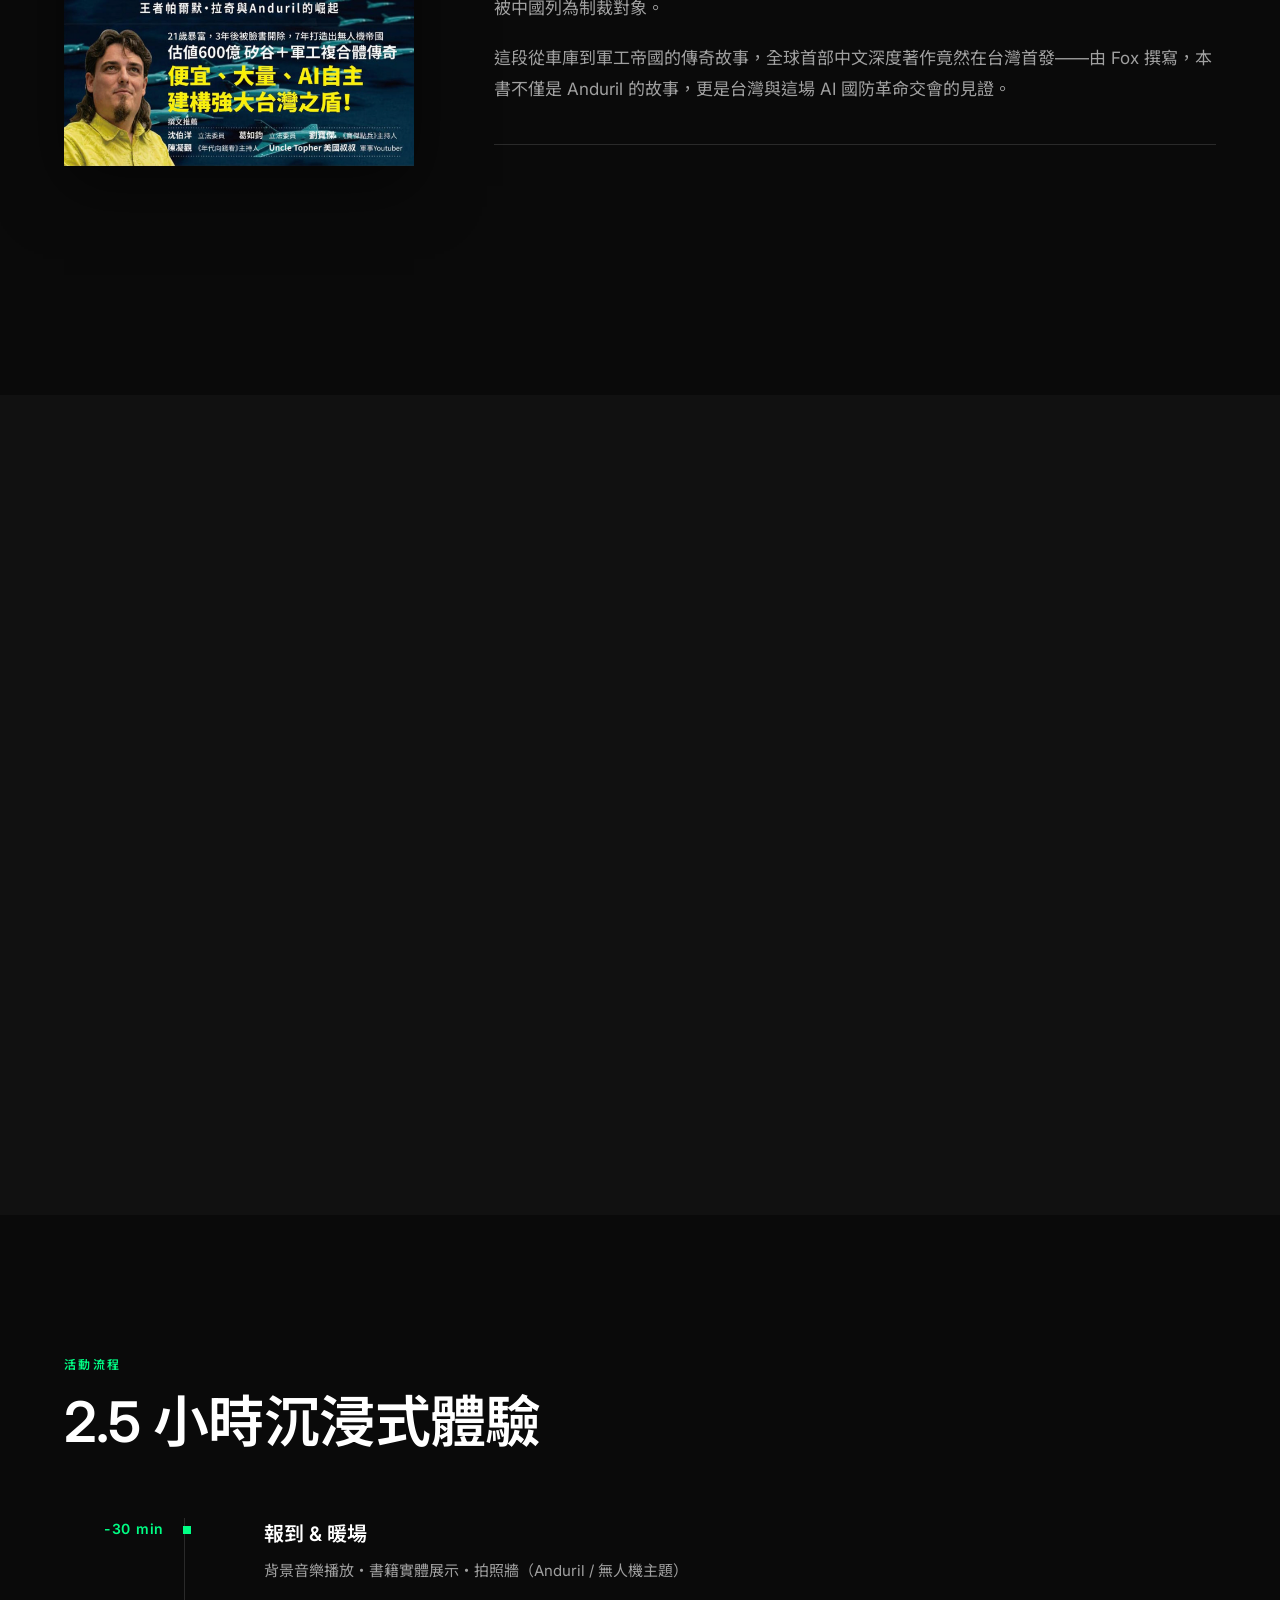
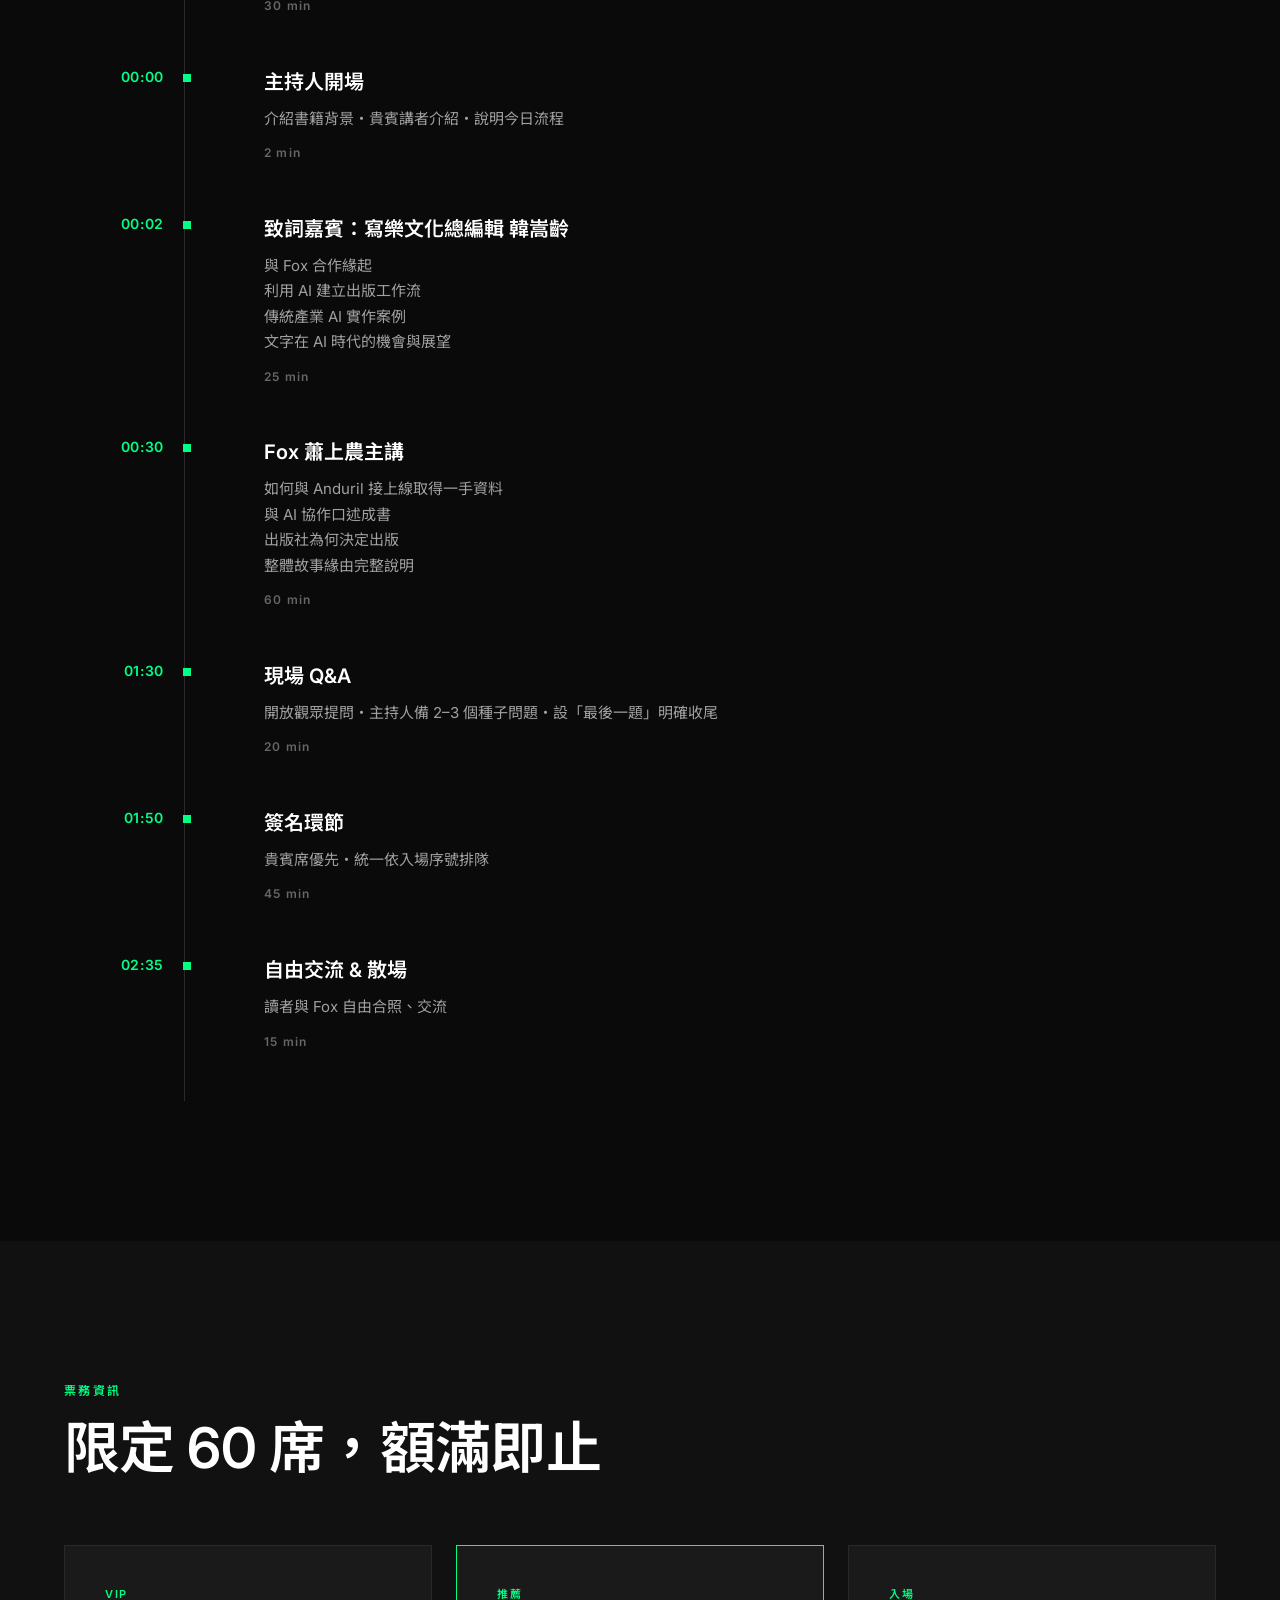
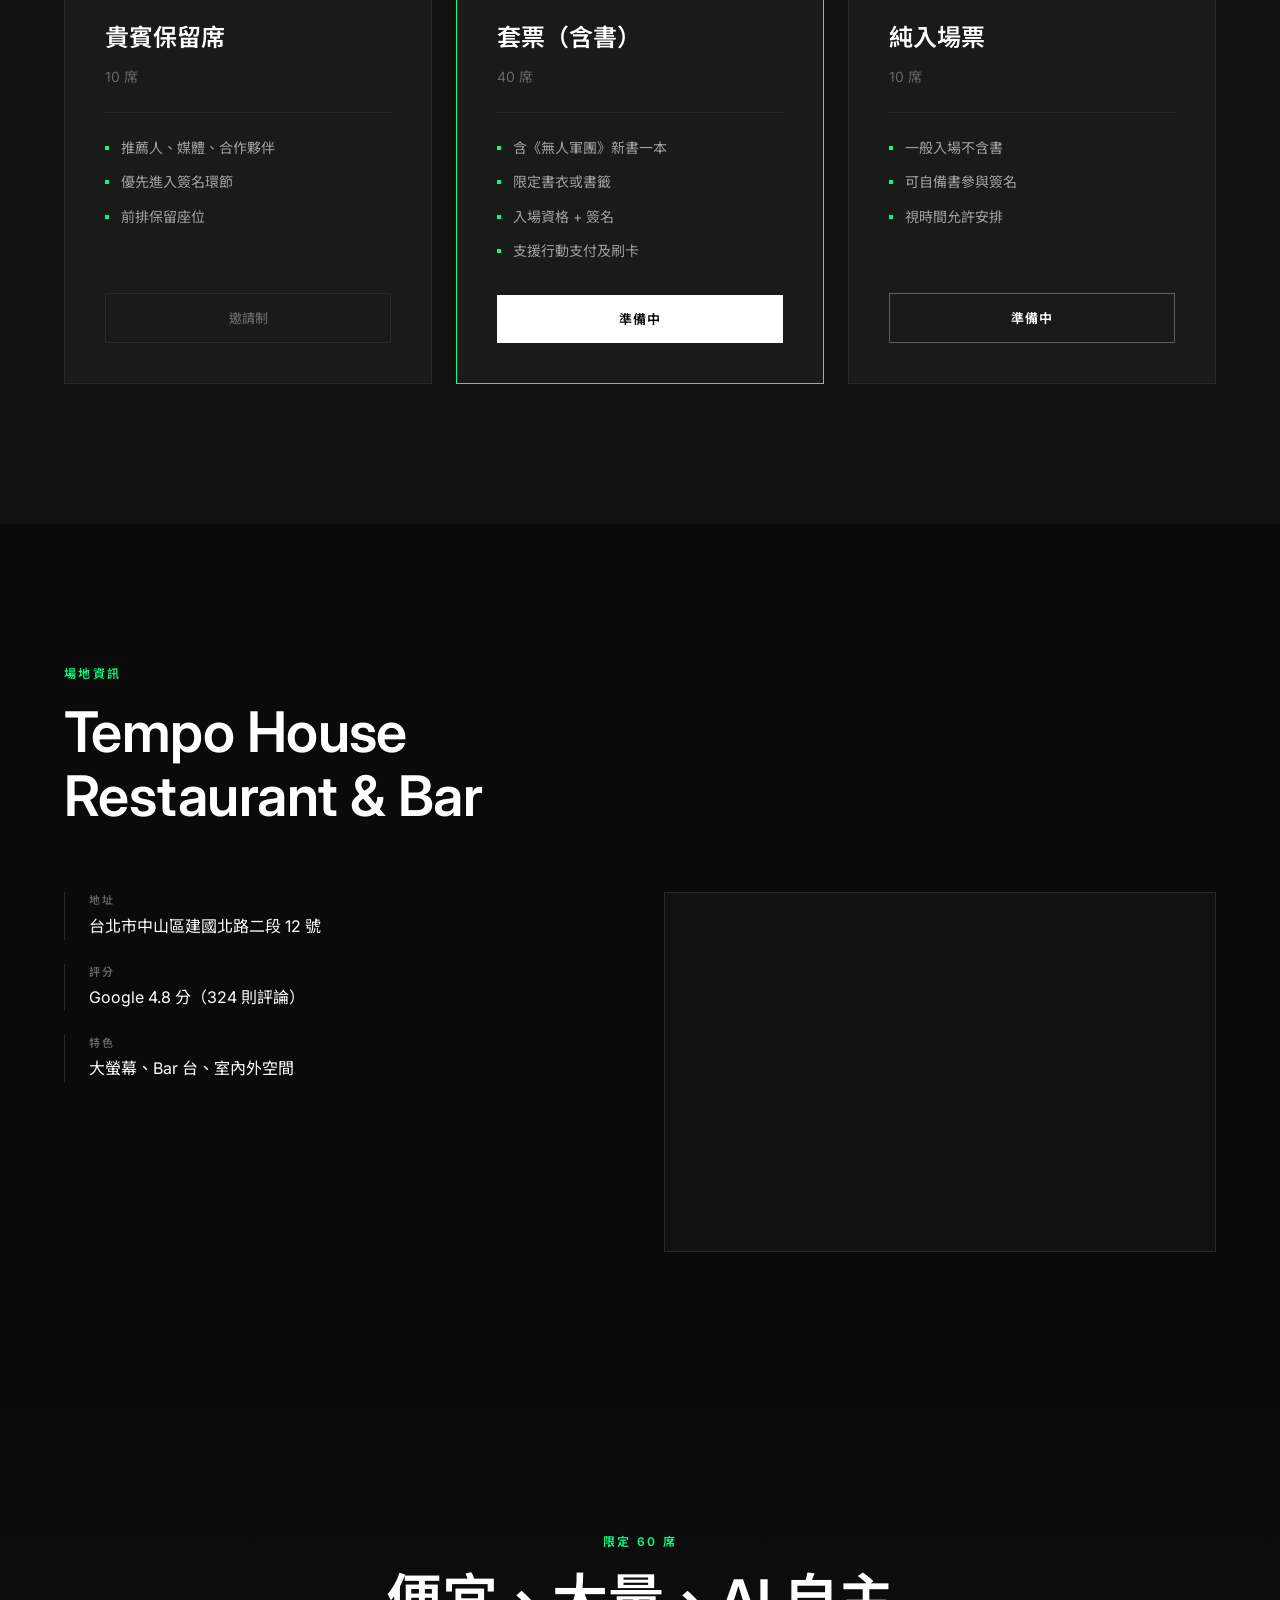
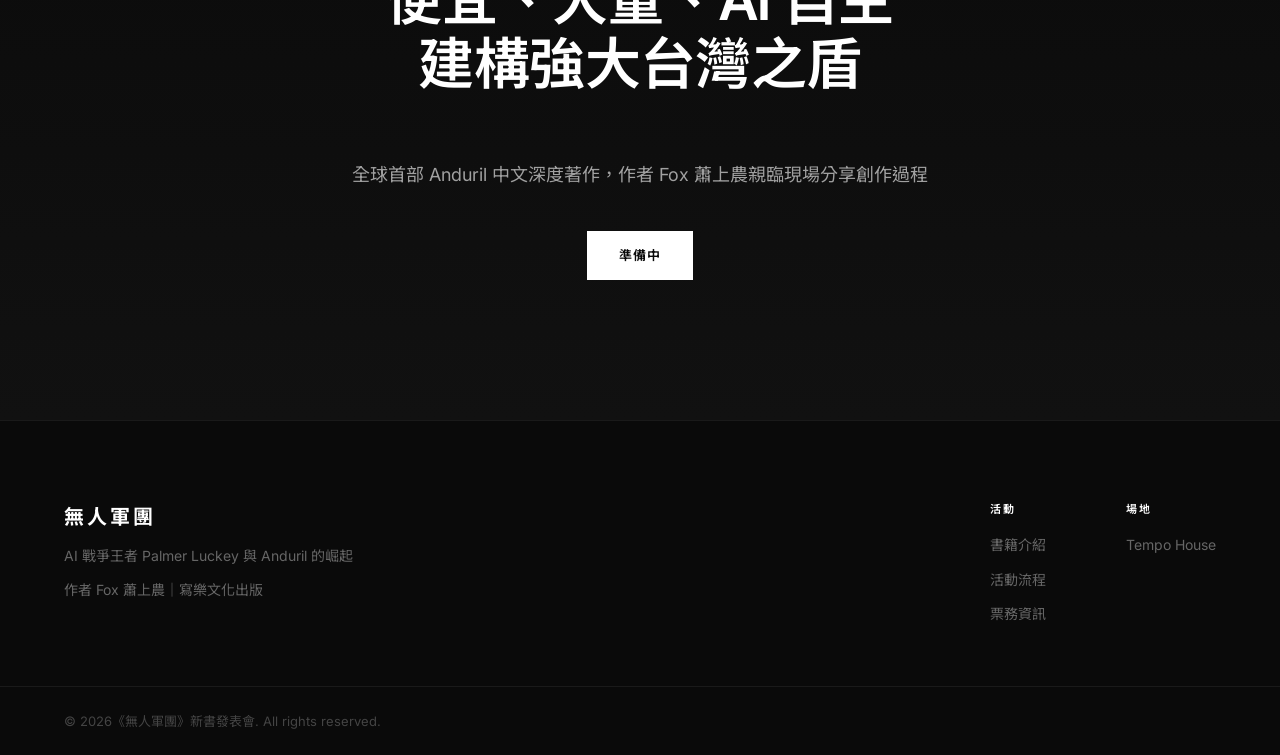
==== commit a2df587d: "Update: 暖場講者改為貴賓講者" ====
--- a/index.html
+++ b/index.html
@@ -145,7 +145,7 @@
           <div class="timeline-time">00:00</div>
           <div class="timeline-content">
             <h3>主持人開場</h3>
-            <p>介紹書籍背景・暖場講者介紹・說明今日流程</p>
+            <p>介紹書籍背景・貴賓講者介紹・說明今日流程</p>
             <span class="timeline-duration">2 min</span>
           </div>
         </div>
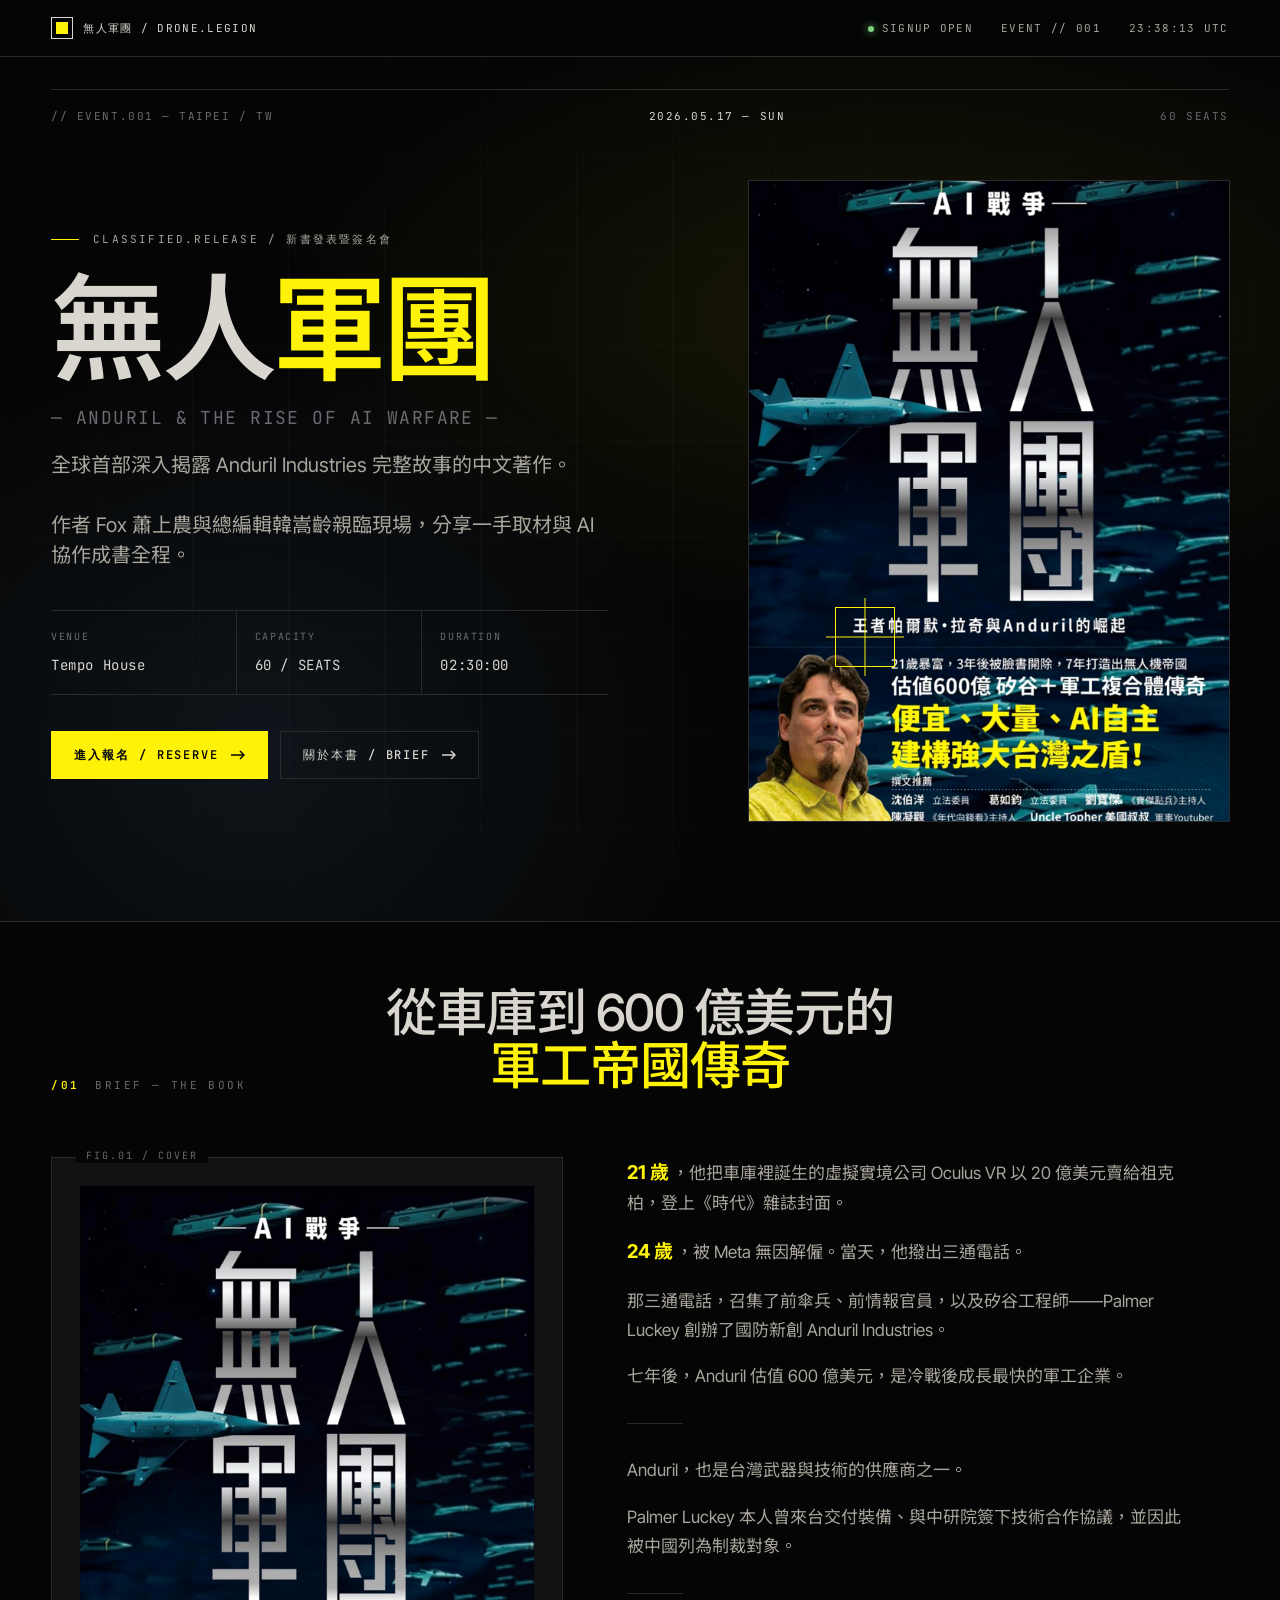
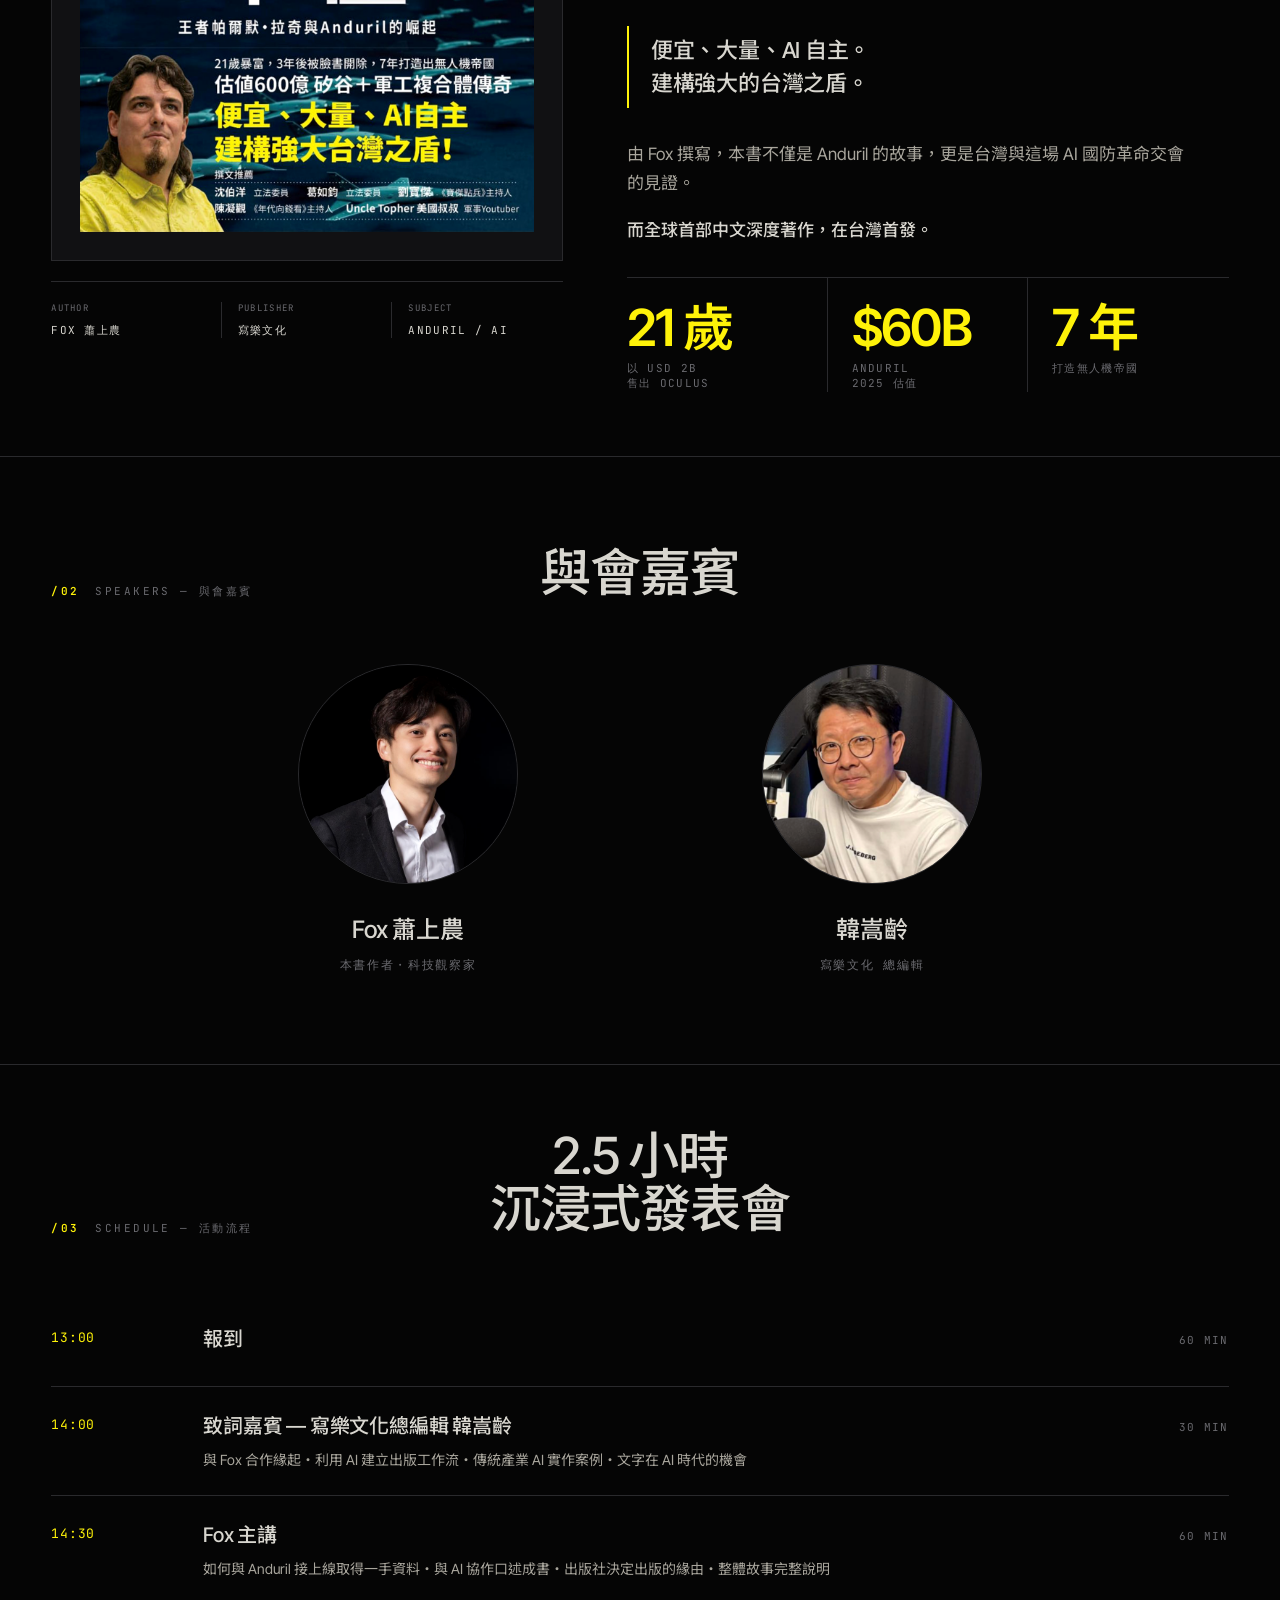
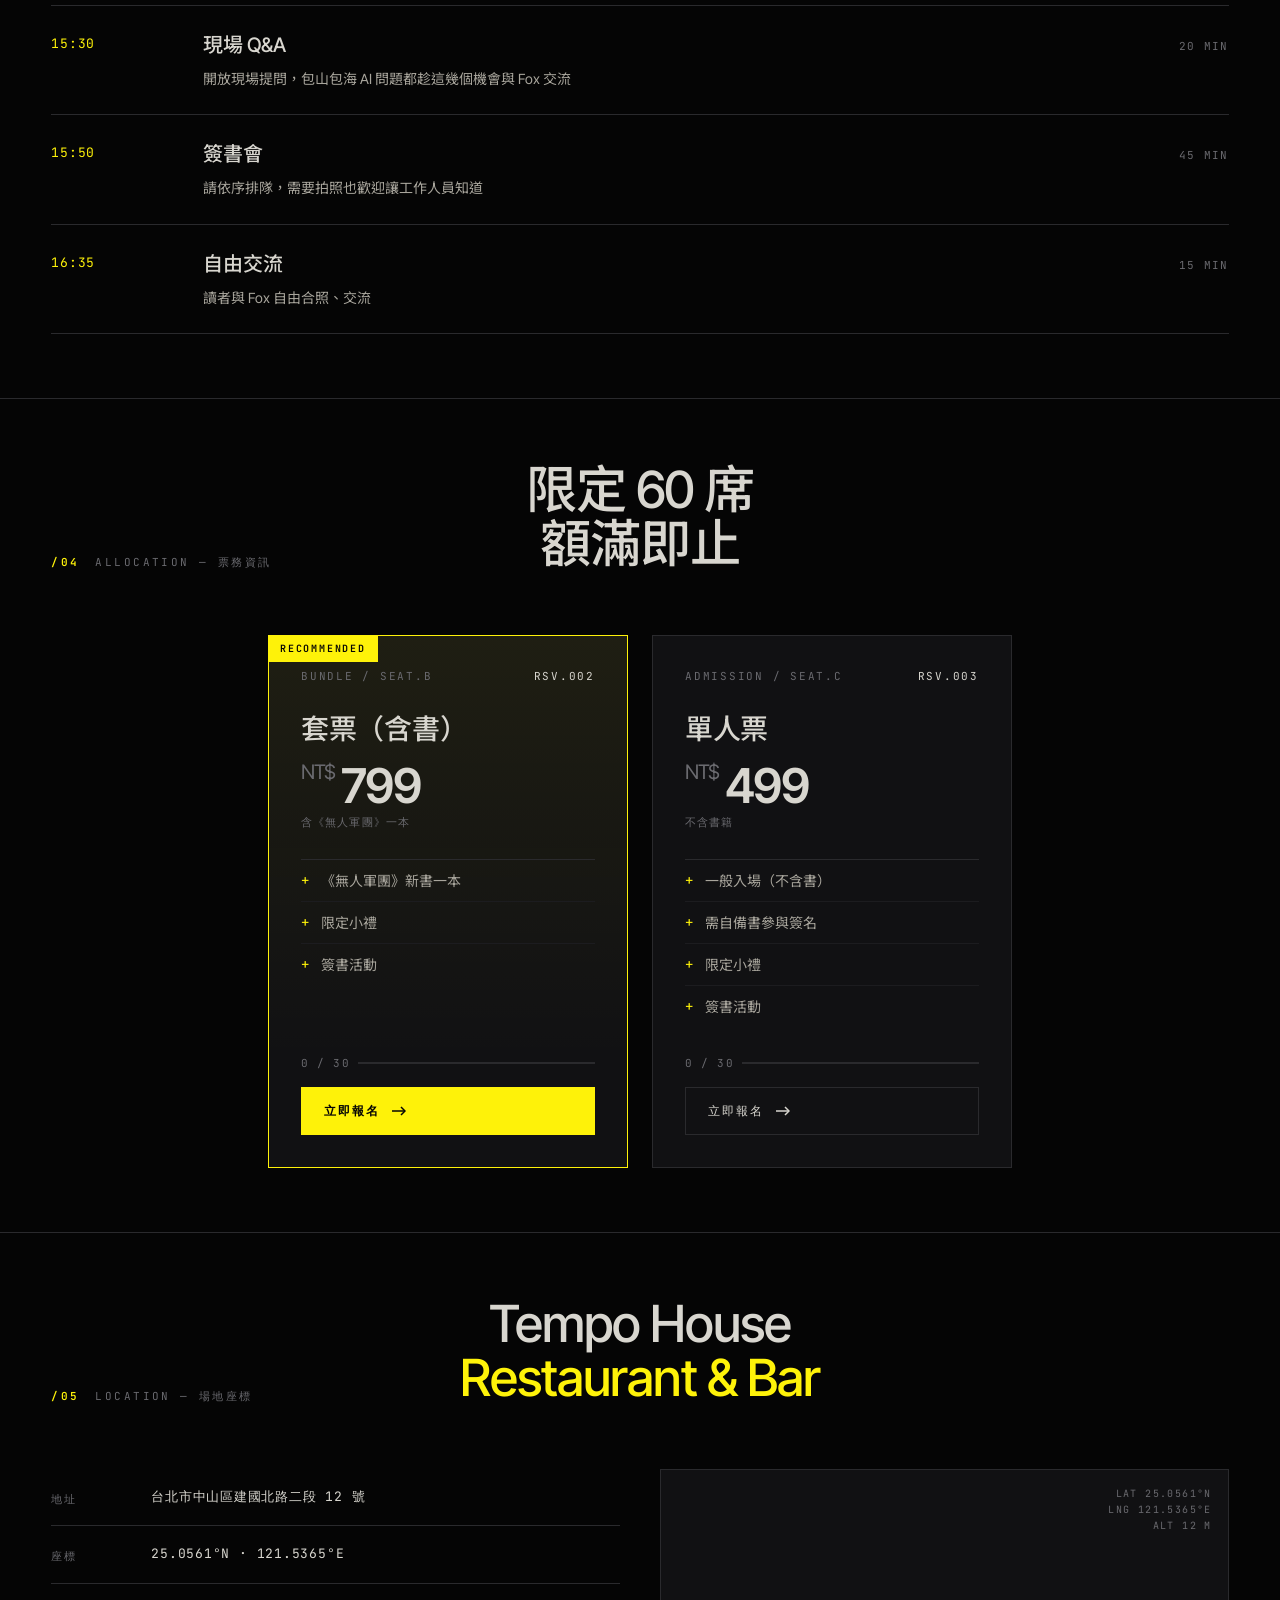
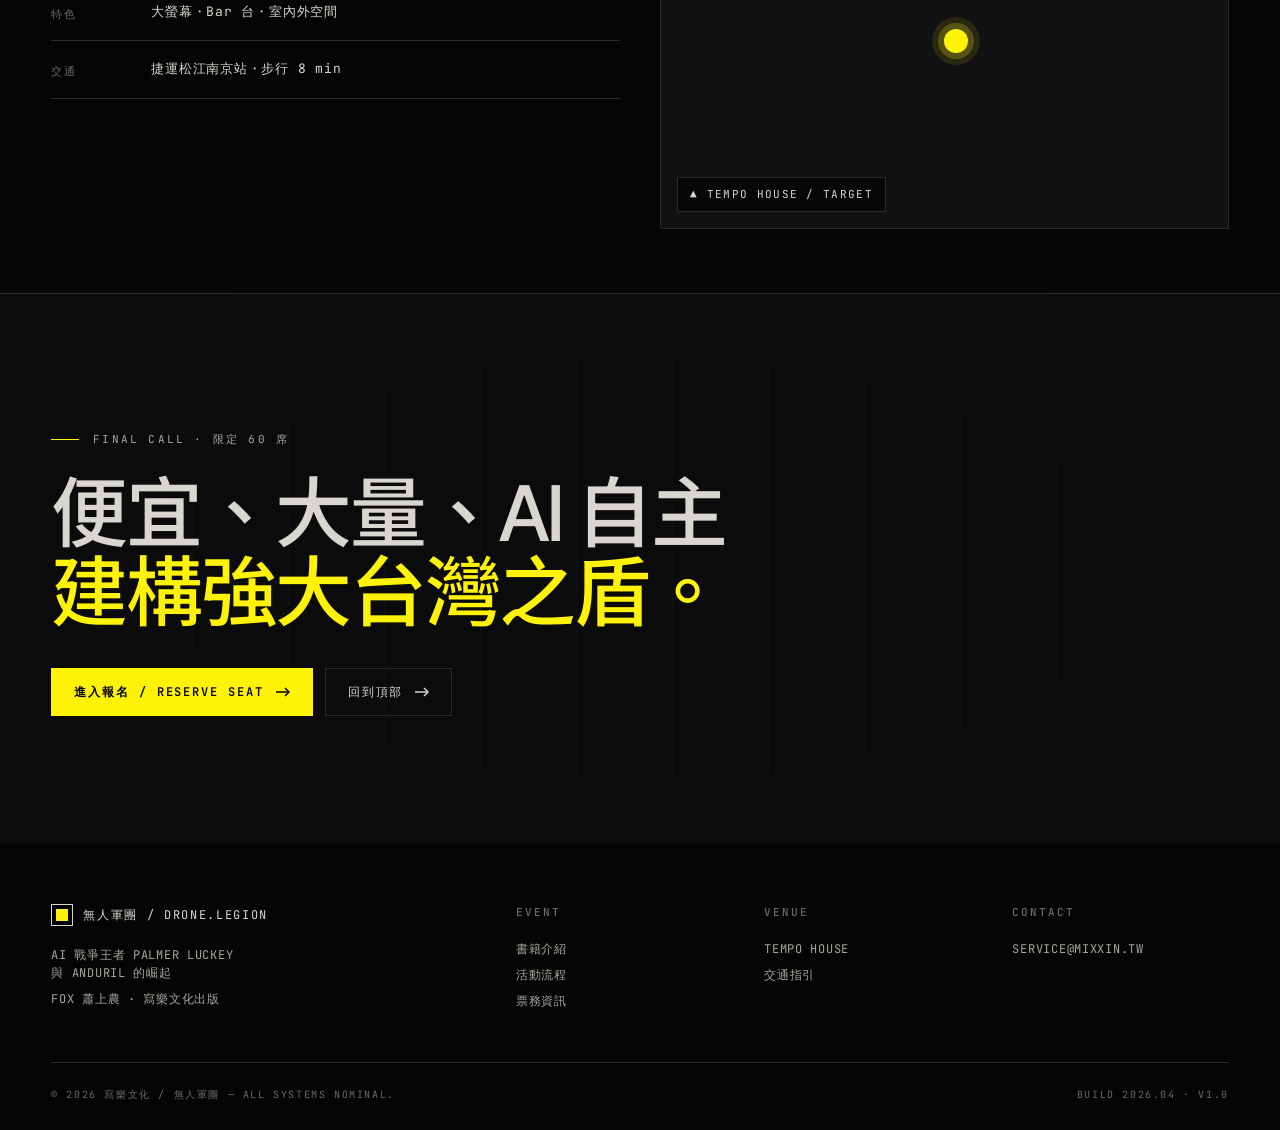
==== commit 34632d37: "Refactor: Anduril 風格全站改版 + 新增報名頁 首頁改為軍工科技風（黑底 / amber #FEF209 / Inter Tight + JetBrains Mono + Noto " ====
--- a/index.html
+++ b/index.html
@@ -1,310 +1,412 @@
 <!DOCTYPE html>
 <html lang="zh-Hant">
 <head>
-  <meta charset="UTF-8">
-  <meta name="viewport" content="width=device-width, initial-scale=1.0">
-  <title>《無人軍團》新書發表暨簽名會</title>
-  <link rel="preconnect" href="https://fonts.googleapis.com">
-  <link rel="preconnect" href="https://fonts.gstatic.com" crossorigin>
-  <link href="https://fonts.googleapis.com/css2?family=Inter:wght@400;500;600;700&family=Noto+Sans+TC:wght@400;500;700&display=swap" rel="stylesheet">
-  <link rel="stylesheet" href="style.css">
+  <meta charset="UTF-8" />
+  <meta name="viewport" content="width=device-width, initial-scale=1.0" />
+  <title>無人軍團 / 新書發表暨簽名會 — Anduril × Fox 蕭上農</title>
+  <link rel="preconnect" href="https://fonts.googleapis.com" />
+  <link rel="preconnect" href="https://fonts.gstatic.com" crossorigin />
+  <link href="https://fonts.googleapis.com/css2?family=Inter+Tight:wght@400;500;600;700&family=JetBrains+Mono:wght@400;500;600&family=Noto+Sans+TC:wght@400;500;600;700&display=swap" rel="stylesheet" />
+  <link rel="stylesheet" href="style.css" />
 </head>
 <body>
-
-  <!-- Navigation -->
-  <nav class="navbar" id="navbar">
-    <div class="nav-container">
-      <a href="#" class="logo">無人軍團</a>
-      <div class="nav-links" id="navLinks">
-        <a href="#about">書籍介紹</a>
-        <a href="#schedule">活動流程</a>
-        <a href="#tickets">票務資訊</a>
-        <a href="#venue">場地資訊</a>
-      </div>
-      <button class="menu-toggle" id="menuToggle" aria-label="Toggle menu">
-        <span></span>
-        <span></span>
-      </button>
-    </div>
-  </nav>
-
-  <!-- Hero Section -->
-  <section class="hero" id="hero">
-    <div class="hero-overlay"></div>
-    <div class="hero-content">
-      <p class="hero-label">新書發表暨簽名會</p>
-      <h1 class="hero-title">無人軍團</h1>
-      <p class="hero-tagline">AI 戰爭王者 Palmer Luckey 與 Anduril 的崛起</p>
-      <p class="hero-subtitle">全球首部深入揭露 Anduril 完整故事的中文著作</p>
-      <div class="hero-meta">
-        <div class="meta-item">
-          <span class="meta-label">地點</span>
-          <span class="meta-value">Tempo House Restaurant & Bar</span>
-        </div>
-        <div class="meta-item">
-          <span class="meta-label">人數</span>
-          <span class="meta-value">限定 60 席</span>
-        </div>
-        <div class="meta-item">
-          <span class="meta-label">時長</span>
-          <span class="meta-value">約 2.5–3 小時</span>
-        </div>
-      </div>
-      <div class="hero-cta">
-        <a href="#tickets" class="btn-primary">準備中</a>
-        <a href="#about" class="btn-secondary">了解更多</a>
-      </div>
-    </div>
-    <div class="scroll-indicator">
-      <span></span>
-    </div>
-  </section>
-
-  <!-- About Section -->
-  <section class="section" id="about">
-    <div class="container">
-      <p class="section-label">書籍介紹</p>
-      <h2 class="section-title">從車庫到 600 億美元<br>軍工帝國的傳奇</h2>
-      <div class="about-grid">
-        <div class="book-cover-wrapper">
-          <img src="book-cover.png" alt="《無人軍團》書封" class="book-cover">
-        </div>
-        <div class="about-content">
-          <div class="book-info">
-            <p class="book-meta"><span>作者</span>Fox 蕭上農</p>
-            <p class="book-meta"><span>出版</span>寫樂文化</p>
-          </div>
-          <p class="about-text">Palmer Luckey 在年僅 21 歲時，把在拖車裡創辦的虛擬實境公司 Oculus VR，以 20 億美元賣給祖克柏，登上時代雜誌封面。</p>
-          <p class="about-text">24 歲時被 Meta 無因解僱，當天撥出三通電話，召集前傘兵、前情報官員與矽谷工程師，創辦國防新創公司 Anduril Industries。</p>
-          <p class="about-text">七年後，Anduril 估值高達 600 億美元，是冷戰後成長最快的軍工企業。Anduril 也是台灣武器與技術的供應商之一，Palmer Luckey 本人曾來台灣交付裝備、與中研院簽技術合作約，並因此被中國列為制裁對象。</p>
-          <p class="about-text">這段從車庫到軍工帝國的傳奇故事，全球首部中文深度著作竟然在台灣首發——由 Fox 撰寫，本書不僅是 Anduril 的故事，更是台灣與這場 AI 國防革命交會的見證。</p>
-          <div class="stats-row">
-            <div class="stat-item">
-              <span class="stat-number">21 歲</span>
-              <span class="stat-label">以 20 億美元賣出 OCULUS</span>
-            </div>
-            <div class="stat-item">
-              <span class="stat-number">600 億</span>
-              <span class="stat-label">美元估值</span>
-            </div>
-            <div class="stat-item">
-              <span class="stat-number">7 年</span>
-              <span class="stat-label">打造無人機帝國</span>
-            </div>
-          </div>
-        </div>
-      </div>
-    </div>
-  </section>
-
-  <!-- Highlights Section -->
-  <section class="section section-dark" id="highlights">
-    <div class="container">
-      <p class="section-label">活動亮點</p>
-      <h2 class="section-title">兩大重點，一次掌握</h2>
-      <div class="highlights-grid">
-        <div class="card">
-          <div class="card-number">01</div>
-          <h3 class="card-title">Fox 蕭上農主講</h3>
-          <ul class="card-list">
-            <li>如何與 Anduril 接上線，取得一手資料</li>
-            <li>與 AI 協作口述，完成這本書的過程</li>
-            <li>出版社為何決定出版這本書</li>
-            <li>整體故事緣由，現場完整說明</li>
+  <!-- ============ Reusable arrow icon ============ -->
+  <svg width="0" height="0" style="position:absolute" aria-hidden="true">
+    <defs>
+      <symbol id="i-arr" viewBox="0 0 14 10">
+        <path d="M9 1L13 5L9 9" stroke="currentColor" stroke-width="1.5" fill="none" />
+        <path d="M0 5H13" stroke="currentColor" stroke-width="1.5" fill="none" />
+      </symbol>
+    </defs>
+  </svg>
+
+  <!-- ============ Status bar ============ -->
+  <header class="statusbar">
+    <div class="statusbar-inner">
+      <a href="index.html" class="brandmark">
+        <span class="brandmark-glyph"></span>
+        <span>無人軍團 / DRONE.LEGION</span>
+      </a>
+      <div class="statusbar-meta">
+        <span class="meta-hide-sm"><span class="dot"></span>SIGNUP OPEN</span>
+        <span class="meta-hide-sm">EVENT // 001</span>
+        <span id="utc-clock">--:--:-- UTC</span>
+      </div>
+    </div>
+  </header>
+
+  <!-- ============ Hero ============ -->
+  <section class="hero">
+    <div class="hero-bg"></div>
+    <div class="bg-grid"></div>
+    <div class="frame">
+      <div class="hero-coords">
+        <span>// EVENT.001 — TAIPEI / TW</span>
+        <span>2026.05.17 — SUN</span>
+        <span>60 SEATS</span>
+      </div>
+      <div class="hero-inner">
+        <div>
+          <div class="hero-eyebrow">CLASSIFIED.RELEASE / 新書發表暨簽名會</div>
+          <h1 class="hero-title">
+            <span class="strike">無人</span><span class="accent">軍團</span>
+            <span class="small">— Anduril &amp; The Rise of AI Warfare —</span>
+          </h1>
+          <p class="hero-tagline">
+            全球首部深入揭露 Anduril Industries 完整故事的中文著作。
+            <br /><br />
+            作者 Fox 蕭上農與總編輯韓嵩齡親臨現場，分享一手取材與 AI 協作成書全程。
+          </p>
+          <div class="hero-spec">
+            <div>
+              <span class="label">Venue</span>
+              <span class="val">Tempo House</span>
+            </div>
+            <div>
+              <span class="label">Capacity</span>
+              <span class="val">60 / SEATS</span>
+            </div>
+            <div>
+              <span class="label">Duration</span>
+              <span class="val">02:30:00</span>
+            </div>
+          </div>
+          <div class="hero-actions">
+            <a href="checkout.html" class="btn btn-primary">
+              進入報名 / Reserve <svg class="arr" width="14" height="10"><use href="#i-arr"/></svg>
+            </a>
+            <a href="#book" class="btn btn-ghost">
+              關於本書 / Brief <svg class="arr" width="14" height="10"><use href="#i-arr"/></svg>
+            </a>
+          </div>
+        </div>
+
+        <div>
+          <div class="cover-stage">
+            <img src="assets/book-cover.png" alt="《無人軍團》書封" />
+            <div class="crosshair"></div>
+          </div>
+        </div>
+      </div>
+    </div>
+  </section>
+
+  <!-- ============ /01 BRIEF — book ============ -->
+  <section class="section" id="book">
+    <div class="frame">
+      <div class="section-head">
+        <div class="kicker">
+          <span class="num">/01</span>
+          <span>BRIEF — THE BOOK</span>
+        </div>
+        <h2>從車庫到 600 億美元的<br /><span class="accent">軍工帝國傳奇</span></h2>
+      </div>
+
+      <div class="book-split">
+        <div>
+          <div class="book-frame">
+            <img src="assets/book-cover.png" alt="《無人軍團》書封" />
+          </div>
+          <div class="book-meta-row">
+            <div>
+              <span class="lab">Author</span>
+              <span class="v">Fox 蕭上農</span>
+            </div>
+            <div>
+              <span class="lab">Publisher</span>
+              <span class="v">寫樂文化</span>
+            </div>
+            <div>
+              <span class="lab">Subject</span>
+              <span class="v">Anduril / AI</span>
+            </div>
+          </div>
+        </div>
+
+        <div class="book-prose">
+          <!-- 第一幕：人物起源 -->
+          <p><strong class="age">21 歲</strong>，他把車庫裡誕生的虛擬實境公司 Oculus VR 以 20 億美元賣給祖克柏，登上《時代》雜誌封面。</p>
+          <p><strong class="age">24 歲</strong>，被 Meta 無因解僱。當天，他撥出三通電話。</p>
+          <p>那三通電話，召集了前傘兵、前情報官員，以及矽谷工程師——Palmer Luckey 創辦了國防新創 Anduril Industries。</p>
+          <p>七年後，Anduril 估值 600 億美元，是冷戰後成長最快的軍工企業。</p>
+
+          <hr class="prose-rule" />
+
+          <!-- 第二幕：台灣連結 -->
+          <p>Anduril，也是台灣武器與技術的供應商之一。</p>
+          <p>Palmer Luckey 本人曾來台交付裝備、與中研院簽下技術合作協議，並因此被中國列為制裁對象。</p>
+
+          <hr class="prose-rule" />
+
+          <!-- 第三幕：本書定位 -->
+          <div class="pull">
+            便宜、大量、AI 自主。<br />
+            建構強大的台灣之盾。
+          </div>
+          <p>由 Fox 撰寫，本書不僅是 Anduril 的故事，更是台灣與這場 AI 國防革命交會的見證。</p>
+          <p class="closer">而全球首部中文深度著作，在台灣首發。</p>
+
+          <div class="stat-bar">
+            <div>
+              <div class="num">21 歲</div>
+              <div class="lab">以 USD 2B<br />售出 Oculus</div>
+            </div>
+            <div>
+              <div class="num">$60B</div>
+              <div class="lab">Anduril<br />2025 估值</div>
+            </div>
+            <div>
+              <div class="num">7 年</div>
+              <div class="lab">打造無人機帝國</div>
+            </div>
+          </div>
+        </div>
+      </div>
+    </div>
+  </section>
+
+  <!-- ============ /02 SPEAKERS ============ -->
+  <section class="section tight">
+    <div class="frame">
+      <div class="section-head">
+        <div class="kicker">
+          <span class="num">/02</span>
+          <span>SPEAKERS — 與會嘉賓</span>
+        </div>
+        <h2>與會嘉賓</h2>
+      </div>
+      <div class="speakers">
+        <div class="speaker">
+          <div class="avatar">
+            <img src="assets/speaker-fox.jpg" alt="Fox 蕭上農" />
+          </div>
+          <div class="sp-name">Fox 蕭上農</div>
+          <div class="sp-role">本書作者・科技觀察家</div>
+        </div>
+        <div class="speaker">
+          <div class="avatar">
+            <img src="assets/speaker-han.jpg" alt="韓嵩齡" />
+          </div>
+          <div class="sp-name">韓嵩齡</div>
+          <div class="sp-role">寫樂文化 總編輯</div>
+        </div>
+      </div>
+    </div>
+  </section>
+
+  <!-- ============ /03 SCHEDULE ============ -->
+  <section class="section" id="schedule">
+    <div class="frame">
+      <div class="section-head">
+        <div class="kicker">
+          <span class="num">/03</span>
+          <span>SCHEDULE — 活動流程</span>
+        </div>
+        <h2>2.5 小時<br />沉浸式發表會</h2>
+      </div>
+      <div class="timeline">
+        <div class="tl-row">
+          <div class="tl-time">13:00</div>
+          <div class="tl-content"><h4>報到</h4></div>
+          <div class="tl-dur">60 MIN</div>
+        </div>
+        <div class="tl-row">
+          <div class="tl-time">14:00</div>
+          <div class="tl-content">
+            <h4>致詞嘉賓 — 寫樂文化總編輯 韓嵩齡</h4>
+            <p>與 Fox 合作緣起・利用 AI 建立出版工作流・傳統產業 AI 實作案例・文字在 AI 時代的機會</p>
+          </div>
+          <div class="tl-dur">30 MIN</div>
+        </div>
+        <div class="tl-row">
+          <div class="tl-time">14:30</div>
+          <div class="tl-content">
+            <h4>Fox 主講</h4>
+            <p>如何與 Anduril 接上線取得一手資料・與 AI 協作口述成書・出版社決定出版的緣由・整體故事完整說明</p>
+          </div>
+          <div class="tl-dur">60 MIN</div>
+        </div>
+        <div class="tl-row">
+          <div class="tl-time">15:30</div>
+          <div class="tl-content">
+            <h4>現場 Q&amp;A</h4>
+            <p>開放現場提問，包山包海 AI 問題都趁這幾個機會與 Fox 交流</p>
+          </div>
+          <div class="tl-dur">20 MIN</div>
+        </div>
+        <div class="tl-row">
+          <div class="tl-time">15:50</div>
+          <div class="tl-content">
+            <h4>簽書會</h4>
+            <p>請依序排隊，需要拍照也歡迎讓工作人員知道</p>
+          </div>
+          <div class="tl-dur">45 MIN</div>
+        </div>
+        <div class="tl-row">
+          <div class="tl-time">16:35</div>
+          <div class="tl-content">
+            <h4>自由交流</h4>
+            <p>讀者與 Fox 自由合照、交流</p>
+          </div>
+          <div class="tl-dur">15 MIN</div>
+        </div>
+      </div>
+    </div>
+  </section>
+
+  <!-- ============ /04 TICKETS ============ -->
+  <section class="section" id="tickets">
+    <div class="frame">
+      <div class="section-head">
+        <div class="kicker">
+          <span class="num">/04</span>
+          <span>ALLOCATION — 票務資訊</span>
+        </div>
+        <h2>限定 60 席<br />額滿即止</h2>
+      </div>
+      <div class="tickets two">
+        <div class="ticket featured">
+          <div class="ticket-tag">
+            <span>BUNDLE / SEAT.B</span>
+            <span class="code">RSV.002</span>
+          </div>
+          <h3>套票（含書）</h3>
+          <div class="price"><span class="cur">NT$</span>799</div>
+          <div class="price-note">含《無人軍團》一本</div>
+          <ul>
+            <li>《無人軍團》新書一本</li>
+            <li>限定小禮</li>
+            <li>簽書活動</li>
           </ul>
-        </div>
-        <div class="card">
-          <div class="card-number">02</div>
-          <h3 class="card-title">簽名環節</h3>
-          <ul class="card-list">
-            <li>讀者可自備書前來簽名</li>
-            <li>現場販售套票（含一本書）</li>
-            <li>統一依入場序號排隊簽名</li>
-            <li>貴賓席優先簽名</li>
+          <div class="availability">
+            <span>0 / 30</span>
+            <div class="bar"><i style="width:0%"></i></div>
+          </div>
+          <a href="checkout.html?t=bundle" class="btn btn-primary">
+            立即報名 <svg class="arr" width="14" height="10"><use href="#i-arr"/></svg>
+          </a>
+        </div>
+
+        <div class="ticket">
+          <div class="ticket-tag">
+            <span>ADMISSION / SEAT.C</span>
+            <span class="code">RSV.003</span>
+          </div>
+          <h3>單人票</h3>
+          <div class="price"><span class="cur">NT$</span>499</div>
+          <div class="price-note">不含書籍</div>
+          <ul>
+            <li>一般入場（不含書）</li>
+            <li>需自備書參與簽名</li>
+            <li>限定小禮</li>
+            <li>簽書活動</li>
           </ul>
-        </div>
-      </div>
-    </div>
-  </section>
-
-  <!-- Schedule Section -->
-  <section class="section" id="schedule">
-    <div class="container">
-      <p class="section-label">活動流程</p>
-      <h2 class="section-title">2.5 小時沉浸式體驗</h2>
-      <div class="timeline">
-        <div class="timeline-item">
-          <div class="timeline-time">-30 min</div>
-          <div class="timeline-content">
-            <h3>報到 & 暖場</h3>
-            <p>背景音樂播放・書籍實體展示・拍照牆（Anduril / 無人機主題）</p>
-            <span class="timeline-duration">30 min</span>
-          </div>
-        </div>
-        <div class="timeline-item">
-          <div class="timeline-time">00:00</div>
-          <div class="timeline-content">
-            <h3>主持人開場</h3>
-            <p>介紹書籍背景・貴賓講者介紹・說明今日流程</p>
-            <span class="timeline-duration">2 min</span>
-          </div>
-        </div>
-        <div class="timeline-item">
-          <div class="timeline-time">00:02</div>
-          <div class="timeline-content">
-            <h3>致詞嘉賓：寫樂文化總編輯 韓嵩齡</h3>
-            <p>與 Fox 合作緣起<br>利用 AI 建立出版工作流<br>傳統產業 AI 實作案例<br>文字在 AI 時代的機會與展望</p>
-            <span class="timeline-duration">25 min</span>
-          </div>
-        </div>
-        <div class="timeline-item">
-          <div class="timeline-time">00:30</div>
-          <div class="timeline-content">
-            <h3>Fox 蕭上農主講</h3>
-            <p>如何與 Anduril 接上線取得一手資料<br>與 AI 協作口述成書<br>出版社為何決定出版<br>整體故事緣由完整說明</p>
-            <span class="timeline-duration">60 min</span>
-          </div>
-        </div>
-        <div class="timeline-item">
-          <div class="timeline-time">01:30</div>
-          <div class="timeline-content">
-            <h3>現場 Q&A</h3>
-            <p>開放觀眾提問・主持人備 2–3 個種子問題・設「最後一題」明確收尾</p>
-            <span class="timeline-duration">20 min</span>
-          </div>
-        </div>
-        <div class="timeline-item">
-          <div class="timeline-time">01:50</div>
-          <div class="timeline-content">
-            <h3>簽名環節</h3>
-            <p>貴賓席優先・統一依入場序號排隊</p>
-            <span class="timeline-duration">45 min</span>
-          </div>
-        </div>
-        <div class="timeline-item">
-          <div class="timeline-time">02:35</div>
-          <div class="timeline-content">
-            <h3>自由交流 & 散場</h3>
-            <p>讀者與 Fox 自由合照、交流</p>
-            <span class="timeline-duration">15 min</span>
-          </div>
-        </div>
-      </div>
-    </div>
-  </section>
-
-  <!-- Tickets Section -->
-  <section class="section section-dark" id="tickets">
-    <div class="container">
-      <p class="section-label">票務資訊</p>
-      <h2 class="section-title">限定 60 席，額滿即止</h2>
-      <div class="tickets-grid">
-        <div class="ticket-card">
-          <div class="ticket-badge">VIP</div>
-          <h3 class="ticket-title">貴賓保留席</h3>
-          <div class="ticket-seats">10 席</div>
-          <ul class="ticket-features">
-            <li>推薦人、媒體、合作夥伴</li>
-            <li>優先進入簽名環節</li>
-            <li>前排保留座位</li>
-          </ul>
-          <div class="ticket-note">邀請制</div>
-        </div>
-        <div class="ticket-card ticket-featured">
-          <div class="ticket-badge">推薦</div>
-          <h3 class="ticket-title">套票（含書）</h3>
-          <div class="ticket-seats">40 席</div>
-          <ul class="ticket-features">
-            <li>含《無人軍團》新書一本</li>
-            <li>限定書衣或書籤</li>
-            <li>入場資格 + 簽名</li>
-            <li>支援行動支付及刷卡</li>
-          </ul>
-          <a href="#" class="btn-primary ticket-btn">準備中</a>
-        </div>
-        <div class="ticket-card">
-          <div class="ticket-badge">入場</div>
-          <h3 class="ticket-title">純入場票</h3>
-          <div class="ticket-seats">10 席</div>
-          <ul class="ticket-features">
-            <li>一般入場不含書</li>
-            <li>可自備書參與簽名</li>
-            <li>視時間允許安排</li>
-          </ul>
-          <a href="#" class="btn-secondary ticket-btn">準備中</a>
-        </div>
-      </div>
-    </div>
-  </section>
-
-  <!-- Venue Section -->
+          <div class="availability">
+            <span>0 / 30</span>
+            <div class="bar"><i style="width:0%"></i></div>
+          </div>
+          <a href="checkout.html?t=admission" class="btn btn-ghost">
+            立即報名 <svg class="arr" width="14" height="10"><use href="#i-arr"/></svg>
+          </a>
+        </div>
+      </div>
+    </div>
+  </section>
+
+  <!-- ============ /05 VENUE ============ -->
   <section class="section" id="venue">
-    <div class="container">
-      <p class="section-label">場地資訊</p>
-      <h2 class="section-title">Tempo House<br>Restaurant & Bar</h2>
-      <div class="venue-grid">
+    <div class="frame">
+      <div class="section-head">
+        <div class="kicker">
+          <span class="num">/05</span>
+          <span>LOCATION — 場地座標</span>
+        </div>
+        <h2>Tempo House<br /><span class="accent">Restaurant &amp; Bar</span></h2>
+      </div>
+
+      <div class="venue">
         <div class="venue-info">
-          <div class="venue-detail">
-            <span class="venue-label">地址</span>
-            <span class="venue-value">台北市中山區建國北路二段 12 號</span>
-          </div>
-          <div class="venue-detail">
-            <span class="venue-label">評分</span>
-            <span class="venue-value">Google 4.8 分（324 則評論）</span>
-          </div>
-          <div class="venue-detail">
-            <span class="venue-label">特色</span>
-            <span class="venue-value">大螢幕、Bar 台、室內外空間</span>
-          </div>
+          <dl>
+            <dt>地址</dt>
+            <dd>台北市中山區建國北路二段 12 號</dd>
+            <dt>座標</dt>
+            <dd class="mono">25.0561°N · 121.5365°E</dd>
+            <dt>特色</dt>
+            <dd>大螢幕・Bar 台・室內外空間</dd>
+            <dt>交通</dt>
+            <dd>捷運松江南京站・步行 8 min</dd>
+          </dl>
         </div>
         <div class="venue-map">
           <iframe
-            src="https://www.google.com/maps/embed?pb=!1m18!1m12!1m3!1d3614.7!2d121.5365!3d25.0561!2m3!1f0!2f0!3f0!3m2!1i1024!2i768!4f13.1!3m3!1m2!1s0x0%3A0x0!2zMjXCsDAzJzIyLjAiTiAxMjHCsDMyJzExLjQiRQ!5e0!3m2!1szh-TW!2stw!4v1"
-            width="100%"
-            height="100%"
-            style="border:0; min-height: 300px;"
-            allowfullscreen=""
-            loading="lazy">
-          </iframe>
-        </div>
-      </div>
-    </div>
-  </section>
-
-  <!-- CTA Section -->
-  <section class="section section-cta">
-    <div class="container cta-container">
-      <p class="section-label">限定 60 席</p>
-      <h2 class="section-title">便宜、大量、AI 自主<br>建構強大台灣之盾</h2>
-      <p class="cta-text">全球首部 Anduril 中文深度著作，作者 Fox 蕭上農親臨現場分享創作過程</p>
-      <a href="#tickets" class="btn-primary">準備中</a>
-    </div>
-  </section>
-
-  <!-- Footer -->
+            class="map-iframe"
+            src="https://maps.google.com/maps?ll=25.0561,121.5365&z=17&hl=zh-TW&output=embed&t=m"
+            loading="lazy"
+            referrerpolicy="no-referrer-when-downgrade"
+            allowfullscreen
+            title="Tempo House Map"></iframe>
+          <div class="map-pin"></div>
+          <div class="map-coords">
+            LAT 25.0561°N<br />
+            LNG 121.5365°E<br />
+            ALT 12 M
+          </div>
+          <div class="map-label">▲ TEMPO HOUSE / TARGET</div>
+        </div>
+      </div>
+    </div>
+  </section>
+
+  <!-- ============ CTA ============ -->
+  <section class="cta">
+    <div class="bg-grid"></div>
+    <div class="frame">
+      <div class="cta-inner">
+        <div class="hero-eyebrow">FINAL CALL · 限定 60 席</div>
+        <h2>便宜、大量、AI 自主<br /><span class="accent">建構強大台灣之盾。</span></h2>
+        <div class="hero-actions">
+          <a href="checkout.html" class="btn btn-primary">
+            進入報名 / Reserve seat <svg class="arr" width="14" height="10"><use href="#i-arr"/></svg>
+          </a>
+          <a href="#book" class="btn btn-ghost">
+            回到頂部 <svg class="arr" width="14" height="10"><use href="#i-arr"/></svg>
+          </a>
+        </div>
+      </div>
+    </div>
+  </section>
+
+  <!-- ============ Footer ============ -->
   <footer class="footer">
-    <div class="container footer-container">
-      <div class="footer-left">
-        <span class="logo">無人軍團</span>
-        <p class="footer-text">AI 戰爭王者 Palmer Luckey 與 Anduril 的崛起</p>
-        <p class="footer-text">作者 Fox 蕭上農｜寫樂文化出版</p>
-      </div>
-      <div class="footer-right">
-        <div class="footer-col">
-          <h4 class="footer-heading">活動</h4>
-          <a href="#about">書籍介紹</a>
+    <div class="frame">
+      <div class="footer-grid">
+        <div>
+          <div class="brandmark" style="margin-bottom:16px">
+            <span class="brandmark-glyph"></span>
+            <span style="color:var(--bone);font-size:12px;letter-spacing:.14em">無人軍團 / DRONE.LEGION</span>
+          </div>
+          <p>AI 戰爭王者 PALMER LUCKEY<br />與 ANDURIL 的崛起</p>
+          <p>FOX 蕭上農 · 寫樂文化出版</p>
+        </div>
+        <div>
+          <h5>EVENT</h5>
+          <a href="#book">書籍介紹</a>
           <a href="#schedule">活動流程</a>
           <a href="#tickets">票務資訊</a>
         </div>
-        <div class="footer-col">
-          <h4 class="footer-heading">場地</h4>
+        <div>
+          <h5>VENUE</h5>
           <a href="#venue">Tempo House</a>
-        </div>
-      </div>
-    </div>
-    <div class="footer-bottom">
-      <div class="container">
-        <p>&copy; 2026《無人軍團》新書發表會. All rights reserved.</p>
+          <a href="#venue">交通指引</a>
+        </div>
+        <div>
+          <h5>CONTACT</h5>
+          <a href="mailto:service@mixxin.tw">SERVICE@MIXXIN.TW</a>
+        </div>
+      </div>
+      <div class="footer-bot">
+        <span>© 2026 寫樂文化 / 無人軍團 — All systems nominal.</span>
+        <span>BUILD 2026.04 · v1.0</span>
       </div>
     </div>
   </footer>
--- a/style.css
+++ b/style.css
@@ -1,832 +1,1489 @@
-/* === Reset & Base === */
-*, *::before, *::after {
-  margin: 0;
-  padding: 0;
-  box-sizing: border-box;
-}
-
-html {
-  scroll-behavior: smooth;
+/* ============================================================
+   ANDURIL × 無人軍團 — design tokens & globals
+   ============================================================ */
+
+:root {
+  /* Palette — black-bone military with book-cover warmth */
+  --ink: #050505;
+  --ink-1: #0b0b0c;
+  --ink-2: #111113;
+  --ink-3: #18181b;
+  --line: #2a2a2d;
+  --line-soft: #1c1c1f;
+  --fog: #4a4a4f;
+  --fog-2: #6a6a6f;
+  --bone: #d8d6cf;       /* warm off-white from cover paper */
+  --bone-dim: #a8a59c;
+  --paper: #ece8df;
+  --amber: #FEF209;       /* book cover yellow */
+  --amber-deep: #d4cc07;
+  --amber-glow: rgba(254, 242, 9, 0.20);
+  --steel: #b8c2c8;       /* drone metal */
+  --warn: #ffd34a;
+  --ok: #7dd181;
+
+  /* Type */
+  --f-mono: "JetBrains Mono", "IBM Plex Mono", ui-monospace, SFMono-Regular, Menlo, monospace;
+  --f-sans: "Inter Tight", "Inter", -apple-system, BlinkMacSystemFont, "Helvetica Neue", Arial, sans-serif;
+  --f-cjk: "Noto Sans TC", "PingFang TC", "Microsoft JhengHei", sans-serif;
+  --f-display: "Inter Tight", var(--f-cjk), sans-serif;
+
+  /* Spacing */
+  --pad: clamp(20px, 4vw, 56px);
+  --gap-section: clamp(48px, 5vw, 88px);
+}
+
+* { box-sizing: border-box; margin: 0; padding: 0; }
+
+html, body {
+  background: var(--ink);
+  color: var(--bone);
+  font-family: var(--f-sans), var(--f-cjk);
+  font-size: 16px;
+  line-height: 1.5;
+  -webkit-font-smoothing: antialiased;
+  text-rendering: optimizeLegibility;
 }
 
 body {
-  font-family: 'Inter', 'Noto Sans TC', -apple-system, BlinkMacSystemFont, sans-serif;
-  background: #0A0A0A;
-  color: #A0A0A0;
-  line-height: 1.6;
   overflow-x: hidden;
 }
 
-a {
-  color: inherit;
-  text-decoration: none;
-}
-
-ul {
-  list-style: none;
-}
-
-/* === Container === */
-.container {
-  max-width: 1200px;
+a { color: inherit; text-decoration: none; }
+button { font-family: inherit; cursor: pointer; border: none; background: none; color: inherit; }
+img { max-width: 100%; display: block; }
+
+/* ============================================================
+   Utility
+   ============================================================ */
+
+.mono { font-family: var(--f-mono); font-feature-settings: "ss01"; }
+.eyebrow {
+  font-family: var(--f-mono);
+  font-size: 11px;
+  letter-spacing: 0.18em;
+  text-transform: uppercase;
+  color: var(--fog-2);
+  display: inline-flex;
+  align-items: center;
+  gap: 8px;
+}
+.eyebrow::before {
+  content: "";
+  display: inline-block;
+  width: 18px;
+  height: 1px;
+  background: var(--amber);
+}
+.eyebrow.no-bar::before { display: none; }
+
+.tabular { font-variant-numeric: tabular-nums; }
+
+.divider {
+  height: 1px;
+  background: var(--line);
+  width: 100%;
+}
+
+/* container with grid frame */
+.frame {
+  width: 100%;
+  max-width: 1440px;
   margin: 0 auto;
-  padding: 0 24px;
-}
-
-/* === Navigation === */
-.navbar {
-  position: fixed;
+  padding: 0 var(--pad);
+  position: relative;
+}
+
+/* ============================================================
+   Tech grid background
+   ============================================================ */
+.bg-grid {
+  position: absolute;
+  inset: 0;
+  pointer-events: none;
+  background-image:
+    linear-gradient(to right, rgba(255,255,255,0.025) 1px, transparent 1px),
+    linear-gradient(to bottom, rgba(255,255,255,0.025) 1px, transparent 1px);
+  background-size: 96px 96px;
+  mask-image: radial-gradient(ellipse at center, black 50%, transparent 95%);
+}
+
+.bg-noise {
+  position: absolute;
+  inset: 0;
+  pointer-events: none;
+  opacity: 0.4;
+  mix-blend-mode: overlay;
+  background-image: url("data:image/svg+xml,%3Csvg viewBox='0 0 200 200' xmlns='http://www.w3.org/2000/svg'%3E%3Cfilter id='n'%3E%3CfeTurbulence type='fractalNoise' baseFrequency='0.9' numOctaves='2'/%3E%3CfeColorMatrix values='0 0 0 0 0 0 0 0 0 0 0 0 0 0 0 0 0 0 0.06 0'/%3E%3C/filter%3E%3Crect width='100%25' height='100%25' filter='url(%23n)'/%3E%3C/svg%3E");
+}
+
+/* ============================================================
+   Buttons
+   ============================================================ */
+.btn {
+  display: inline-flex;
+  align-items: center;
+  gap: 12px;
+  padding: 14px 22px;
+  font-family: var(--f-mono);
+  font-size: 12px;
+  letter-spacing: 0.16em;
+  text-transform: uppercase;
+  font-weight: 500;
+  border: 1px solid var(--line);
+  background: transparent;
+  color: var(--bone);
+  transition: all 160ms ease;
+  cursor: pointer;
+  position: relative;
+}
+.btn .arr { transition: transform 200ms ease; }
+.btn:hover .arr { transform: translateX(4px); }
+.btn-primary {
+  background: var(--amber);
+  border-color: var(--amber);
+  color: var(--ink);
+  font-weight: 600;
+}
+.btn-primary:hover {
+  background: var(--bone);
+  border-color: var(--bone);
+}
+.btn-ghost { border-color: var(--line); color: var(--bone); }
+.btn-ghost:hover { border-color: var(--bone); background: rgba(255,255,255,0.03); }
+
+/* ============================================================
+   Top status bar
+   ============================================================ */
+.statusbar {
+  position: sticky;
   top: 0;
-  left: 0;
-  width: 100%;
-  z-index: 100;
-  padding: 24px 0;
-  transition: background 0.3s ease, padding 0.3s ease;
-}
-
-.navbar.scrolled {
-  background: rgba(10, 10, 10, 0.95);
-  backdrop-filter: blur(10px);
-  padding: 16px 0;
-}
-
-.nav-container {
-  max-width: 1200px;
+  z-index: 50;
+  background: rgba(5,5,5,0.85);
+  backdrop-filter: blur(12px);
+  border-bottom: 1px solid var(--line);
+  font-family: var(--f-mono);
+  font-size: 11px;
+  letter-spacing: 0.12em;
+  text-transform: uppercase;
+  color: var(--bone-dim);
+}
+.statusbar-inner {
+  max-width: 1440px;
   margin: 0 auto;
-  padding: 0 24px;
+  padding: 0 var(--pad);
+  height: 56px;
+  display: flex;
+  align-items: center;
+  justify-content: space-between;
+  gap: 16px;
+}
+.brandmark {
+  display: inline-flex;
+  align-items: center;
+  gap: 10px;
+  color: var(--bone);
+}
+.brandmark-glyph {
+  width: 22px;
+  height: 22px;
+  border: 1px solid var(--bone);
+  position: relative;
+}
+.brandmark-glyph::before {
+  content: "";
+  position: absolute;
+  inset: 4px;
+  background: var(--amber);
+}
+.statusbar-meta {
+  display: flex;
+  gap: 28px;
+}
+.statusbar-meta .dot {
+  display: inline-block; width: 6px; height: 6px;
+  background: var(--ok); border-radius: 50%;
+  margin-right: 8px;
+  box-shadow: 0 0 8px var(--ok);
+  animation: pulse 1.6s ease-in-out infinite;
+}
+@keyframes pulse {
+  0%, 100% { opacity: 1; }
+  50% { opacity: 0.4; }
+}
+@media (max-width: 720px) {
+  .statusbar-meta .meta-hide-sm { display: none; }
+}
+
+/* ============================================================
+   Hero
+   ============================================================ */
+.hero {
+  position: relative;
+  min-height: 92vh;
+  padding: 32px 0 100px;
+  border-bottom: 1px solid var(--line);
+  overflow: hidden;
+}
+.hero-bg {
+  position: absolute;
+  inset: 0;
+  background:
+    radial-gradient(ellipse 80% 60% at 70% 30%, rgba(254,242,9,0.08), transparent 60%),
+    radial-gradient(ellipse 60% 80% at 20% 80%, rgba(56,90,120,0.18), transparent 60%),
+    var(--ink);
+  z-index: 0;
+}
+.hero-inner {
+  position: relative;
+  z-index: 2;
+  display: grid;
+  grid-template-columns: minmax(0, 1fr) minmax(0, 1fr);
+  gap: 64px;
+  align-items: center;
+}
+@media (max-width: 980px) {
+  .hero-inner { grid-template-columns: 1fr; gap: 48px; }
+}
+
+.hero-coords {
   display: flex;
   justify-content: space-between;
+  font-family: var(--f-mono);
+  font-size: 11px;
+  letter-spacing: 0.14em;
+  text-transform: uppercase;
+  color: var(--fog-2);
+  border-top: 1px solid var(--line);
+  padding-top: 18px;
+  margin-bottom: 56px;
+}
+.hero-coords span:nth-child(2) { color: var(--bone); }
+
+.hero-eyebrow {
+  display: inline-flex;
   align-items: center;
-}
-
-.logo {
-  font-size: 20px;
+  gap: 14px;
+  font-family: var(--f-mono);
+  font-size: 11px;
+  letter-spacing: 0.2em;
+  text-transform: uppercase;
+  color: var(--bone-dim);
+  margin-bottom: 28px;
+}
+.hero-eyebrow::before {
+  content: "";
+  width: 28px;
+  height: 1px;
+  background: var(--amber);
+}
+
+.hero-title {
+  font-family: var(--f-display), var(--f-cjk);
+  font-weight: 600;
+  font-size: clamp(56px, 9vw, 132px);
+  letter-spacing: -0.04em;
+  line-height: 0.92;
+  color: var(--bone);
+  margin-bottom: 24px;
+}
+.hero-title .accent {
+  color: var(--amber);
+  font-style: normal;
+}
+.hero-title .strike {
+  position: relative;
+  display: inline-block;
+}
+.hero-title .small {
+  display: block;
+  font-size: clamp(10px, 1.4vw, 18px);
+  font-weight: 400;
+  color: var(--fog-2);
+  margin-top: 28px;
+  font-family: var(--f-mono);
+  text-transform: uppercase;
+  letter-spacing: 0.08em;
+  white-space: nowrap;
+}
+
+.hero-tagline {
+  font-size: clamp(16px, 1.6vw, 20px);
+  color: var(--bone-dim);
+  width: 100%;
+  max-width: none;
+  margin-bottom: 40px;
+  line-height: 1.5;
+}
+
+.hero-spec {
+  display: grid;
+  grid-template-columns: repeat(3, 1fr);
+  gap: 0;
+  border-top: 1px solid var(--line);
+  border-bottom: 1px solid var(--line);
+  margin-bottom: 36px;
+}
+.hero-spec > div {
+  padding: 18px 18px 18px 0;
+  border-right: 1px solid var(--line);
+}
+.hero-spec > div:last-child { border-right: 0; padding-right: 0; }
+.hero-spec > div + div { padding-left: 18px; }
+.hero-spec .label {
+  font-family: var(--f-mono);
+  font-size: 10px;
+  letter-spacing: 0.16em;
+  color: var(--fog-2);
+  text-transform: uppercase;
+  margin-bottom: 8px;
+  display: block;
+}
+.hero-spec .val {
+  font-family: var(--f-mono);
+  font-size: 14px;
+  color: var(--bone);
+  letter-spacing: 0.04em;
+}
+
+.hero-actions {
+  display: flex;
+  gap: 12px;
+  flex-wrap: wrap;
+}
+
+/* Hero right — book cover with technical readout */
+.cover-stage {
+  position: relative;
+  aspect-ratio: 3 / 4;
+  max-width: 480px;
+  width: 100%;
+  margin-left: auto;
+}
+.cover-stage::before {
+  content: "";
+  position: absolute;
+  inset: -1px;
+  border: 1px solid var(--line);
+  pointer-events: none;
+}
+.cover-stage img {
+  width: 100%; height: 100%;
+  object-fit: cover;
+  filter: contrast(1.05) saturate(1.05);
+}
+/* readout overlays on cover */
+.readout {
+  position: absolute;
+  font-family: var(--f-mono);
+  font-size: 10px;
+  letter-spacing: 0.12em;
+  color: var(--bone);
+  text-transform: uppercase;
+  background: rgba(5,5,5,0.7);
+  border: 1px solid var(--line);
+  padding: 6px 10px;
+  backdrop-filter: blur(4px);
+  display: flex; align-items: center; gap: 8px;
+}
+.readout .pill { width: 6px; height: 6px; background: var(--amber); border-radius: 50%; }
+.readout-tl { top: 12px; left: 12px; }
+.readout-br { bottom: 12px; right: 12px; }
+.readout-tr {
+  top: 12px; right: 12px;
+  flex-direction: column; align-items: flex-start;
+  background: rgba(5,5,5,0.85); padding: 10px 12px;
+  gap: 4px;
+}
+.readout-tr small { color: var(--fog-2); font-size: 9px; letter-spacing: 0.18em; }
+.readout-tr strong { color: var(--bone); font-weight: 500; font-size: 13px; letter-spacing: 0.04em; }
+
+.crosshair {
+  position: absolute;
+  width: 60px; height: 60px;
+  border: 1px solid var(--amber);
+  bottom: 24%; left: 18%;
+  pointer-events: none;
+}
+.crosshair::before, .crosshair::after {
+  content: ""; position: absolute;
+  background: var(--amber);
+}
+.crosshair::before {
+  left: 50%; top: -10px; bottom: -10px; width: 1px;
+  transform: translateX(-50%);
+}
+.crosshair::after {
+  top: 50%; left: -10px; right: -10px; height: 1px;
+  transform: translateY(-50%);
+}
+
+/* ============================================================
+   Section frame
+   ============================================================ */
+.section {
+  position: relative;
+  padding: var(--gap-section) 0;
+  border-bottom: 1px solid var(--line);
+}
+.section.tight { padding: clamp(56px, 7vw, 100px) 0; }
+.section-head {
+  display: grid;
+  grid-template-columns: 1fr auto 1fr;
+  align-items: end;
+  gap: 24px;
+  margin-bottom: 64px;
+}
+.section-head h2 { text-align: center; }
+@media (max-width: 820px) {
+  .section-head {
+    grid-template-columns: 1fr;
+    gap: 16px;
+  }
+}
+.section-head .kicker {
+  font-family: var(--f-mono);
+  font-size: 11px;
+  letter-spacing: 0.22em;
+  color: var(--fog-2);
+  text-transform: uppercase;
+  display: flex;
+  gap: 16px;
+  align-items: center;
+}
+.section-head .kicker .num {
+  color: var(--amber);
+  font-weight: 600;
+}
+.section-head h2 {
+  font-family: var(--f-display), var(--f-cjk);
+  font-weight: 500;
+  font-size: clamp(28px, 4vw, 56px);
+  letter-spacing: -0.02em;
+  line-height: 1.05;
+  color: var(--bone);
+}
+.section-head h2 .accent { color: var(--amber); }
+
+/* ============================================================
+   Book section — split layout
+   ============================================================ */
+.book-split {
+  display: grid;
+  grid-template-columns: 0.85fr 1fr;
+  gap: 64px;
+  align-items: start;
+}
+@media (max-width: 900px) {
+  .book-split { grid-template-columns: 1fr; }
+}
+.book-frame {
+  position: relative;
+  background: var(--ink-2);
+  border: 1px solid var(--line);
+  padding: 28px;
+}
+.book-frame::before {
+  content: "FIG.01 / COVER";
+  position: absolute;
+  top: -10px; left: 24px;
+  background: var(--ink);
+  padding: 0 10px;
+  font-family: var(--f-mono);
+  font-size: 10px;
+  letter-spacing: 0.2em;
+  color: var(--fog-2);
+  text-transform: uppercase;
+}
+.book-frame img {
+  width: 100%;
+  filter: contrast(1.04);
+}
+.book-meta-row {
+  display: grid;
+  grid-template-columns: 1fr 1fr 1fr;
+  gap: 0;
+  margin-top: 20px;
+  border-top: 1px solid var(--line);
+  padding-top: 20px;
+  font-family: var(--f-mono);
+  font-size: 11px;
+  text-transform: uppercase;
+  letter-spacing: 0.12em;
+}
+.book-meta-row > div { border-right: 1px solid var(--line); padding: 0 16px; }
+.book-meta-row > div:first-child { padding-left: 0; }
+.book-meta-row > div:last-child { border-right: 0; }
+.book-meta-row .lab { color: var(--fog-2); display: block; margin-bottom: 6px; font-size: 9px; }
+.book-meta-row .v { color: var(--bone); }
+
+.book-prose p {
+  font-size: 17px;
+  color: var(--bone-dim);
+  margin-bottom: 18px;
+  line-height: 1.7;
+  max-width: 56ch;
+}
+.book-prose p strong { color: var(--bone-dim); font-weight: 400; }
+.book-prose p strong.age {
+  color: var(--amber);
   font-weight: 700;
-  color: #FFFFFF;
-  letter-spacing: 0.15em;
-}
-
-.nav-links {
-  display: flex;
-  gap: 40px;
-}
-
-.nav-links a {
-  color: #A0A0A0;
-  font-size: 13px;
+  font-size: 1.12em;
+  letter-spacing: 0.01em;
+  margin-right: 2px;
+}
+.book-prose .prose-rule {
+  width: 56px;
+  height: 1px;
+  background: var(--line);
+  border: 0;
+  margin: 32px 0;
+}
+.book-prose .pull {
+  font-family: var(--f-display), var(--f-cjk);
+  font-size: 22px;
+  line-height: 1.5;
+  color: var(--bone);
   font-weight: 500;
-  letter-spacing: 0.1em;
-  transition: color 0.2s ease;
-}
-
-.nav-links a:hover {
-  color: #FFFFFF;
-}
-
-.menu-toggle {
-  display: none;
-  flex-direction: column;
-  gap: 6px;
-  background: none;
-  border: none;
-  cursor: pointer;
-  padding: 4px;
-}
-
-.menu-toggle span {
-  display: block;
-  width: 24px;
-  height: 1px;
-  background: #FFFFFF;
-  transition: transform 0.3s ease;
-}
-
-/* === Hero === */
-.hero {
-  position: relative;
-  height: 100vh;
-  display: flex;
-  align-items: center;
-  justify-content: center;
-  background: linear-gradient(135deg, #0A0A0A 0%, #111111 50%, #0A0A0A 100%);
-  overflow: hidden;
-}
-
-.hero::before {
-  content: '';
-  position: absolute;
-  top: 0;
-  left: 0;
-  width: 100%;
-  height: 100%;
-  background:
-    radial-gradient(ellipse at 20% 50%, rgba(0, 255, 133, 0.03) 0%, transparent 50%),
-    radial-gradient(ellipse at 80% 20%, rgba(255, 255, 255, 0.02) 0%, transparent 50%);
-}
-
-.hero-overlay {
-  position: absolute;
-  top: 0;
-  left: 0;
-  width: 100%;
-  height: 100%;
-  background: linear-gradient(to bottom, transparent 60%, #0A0A0A 100%);
-}
-
-.hero-content {
-  position: relative;
-  z-index: 2;
-  text-align: center;
-  max-width: 800px;
-  padding: 0 24px;
-}
-
-.hero-label {
-  font-size: 13px;
+  letter-spacing: -0.01em;
+  margin: 32px 0;
+  padding: 8px 0 8px 22px;
+  border-left: 2px solid var(--amber);
+  max-width: 56ch;
+}
+.book-prose .closer {
+  color: var(--bone);
+  font-weight: 500;
+}
+
+.stat-bar {
+  display: grid;
+  grid-template-columns: repeat(3, 1fr);
+  gap: 0;
+  margin-top: 32px;
+  border-top: 1px solid var(--line);
+}
+.stat-bar > div {
+  border-right: 1px solid var(--line);
+  padding: 24px 16px 0 0;
+}
+.stat-bar > div + div { padding-left: 24px; }
+.stat-bar > div:last-child { border-right: 0; }
+.stat-bar .num {
+  font-family: var(--f-display), var(--f-cjk);
+  font-size: clamp(36px, 4vw, 56px);
   font-weight: 600;
-  letter-spacing: 0.2em;
-  color: #00FF85;
-  margin-bottom: 24px;
-}
-
-.hero-title {
-  font-size: clamp(48px, 8vw, 96px);
-  font-weight: 700;
-  color: #FFFFFF;
-  letter-spacing: 0.05em;
-  line-height: 1.05;
-  margin-bottom: 16px;
-}
-
-.hero-tagline {
-  font-size: clamp(16px, 2.5vw, 24px);
-  color: #FFFFFF;
-  font-weight: 500;
-  margin-bottom: 12px;
-}
-
-.hero-subtitle {
-  font-size: clamp(14px, 1.8vw, 18px);
-  color: #A0A0A0;
-  max-width: 560px;
-  margin: 0 auto 40px;
-  line-height: 1.6;
-}
-
-.hero-meta {
-  display: flex;
-  gap: 40px;
-  justify-content: center;
-  margin-bottom: 48px;
-  flex-wrap: wrap;
-}
-
-.meta-item {
+  letter-spacing: -0.03em;
+  color: var(--amber);
+  line-height: 1;
+  margin-bottom: 8px;
+}
+.stat-bar .lab {
+  font-family: var(--f-mono);
+  font-size: 11px;
+  letter-spacing: 0.12em;
+  color: var(--fog-2);
+  text-transform: uppercase;
+  line-height: 1.4;
+}
+
+/* ============================================================
+   Recommenders (legacy)
+   ============================================================ */
+.speakers {
+  display: grid;
+  grid-template-columns: repeat(2, 1fr);
+  gap: 48px;
+  max-width: 880px;
+  margin: 0 auto;
+}
+@media (max-width: 720px) {
+  .speakers { grid-template-columns: 1fr; gap: 56px; }
+}
+.speaker {
   display: flex;
   flex-direction: column;
   align-items: center;
-  gap: 4px;
-}
-
-.meta-label {
-  font-size: 11px;
-  font-weight: 600;
-  letter-spacing: 0.15em;
-  color: #666666;
-}
-
-.meta-value {
+  text-align: center;
+}
+.avatar {
+  width: 220px;
+  height: 220px;
+  border-radius: 50%;
+  overflow: hidden;
+  border: 1px solid var(--line);
+  background: var(--ink-2);
+  margin-bottom: 28px;
+  position: relative;
+}
+.avatar img {
+  width: 100%; height: 100%;
+  object-fit: cover;
+  display: block;
+  filter: grayscale(0.1) contrast(1.05);
+}
+.avatar-placeholder {
+  width: 100%; height: 100%;
+  display: flex;
+  flex-direction: column;
+  align-items: center;
+  justify-content: center;
+  background:
+    repeating-linear-gradient(45deg, transparent 0 6px, rgba(255,255,255,0.02) 6px 12px),
+    var(--ink-2);
+  position: relative;
+}
+.avatar-placeholder::before {
+  content: "";
+  position: absolute;
+  inset: 12px;
+  border: 1px dashed var(--line);
+  border-radius: 50%;
+}
+.avatar-placeholder .initials {
+  font-family: var(--f-display), var(--f-cjk);
+  font-size: 64px;
+  font-weight: 500;
+  color: var(--bone-dim);
+  letter-spacing: -0.02em;
+  line-height: 1;
+}
+.avatar-placeholder .ph-tag {
+  font-family: var(--f-mono);
+  font-size: 9px;
+  letter-spacing: 0.2em;
+  color: var(--fog-2);
+  text-transform: uppercase;
+  margin-top: 12px;
+}
+.sp-name {
+  font-family: var(--f-display), var(--f-cjk);
+  font-size: 24px;
+  font-weight: 500;
+  color: var(--bone);
+  letter-spacing: -0.01em;
+  margin-bottom: 8px;
+}
+.sp-role {
+  font-family: var(--f-mono);
+  font-size: 12px;
+  letter-spacing: 0.14em;
+  color: var(--fog-2);
+  text-transform: uppercase;
+}
+.recos {
+  display: grid;
+  grid-template-columns: repeat(5, 1fr);
+  gap: 0;
+  border-top: 1px solid var(--line);
+  border-bottom: 1px solid var(--line);
+}
+@media (max-width: 820px) {
+  .recos { grid-template-columns: repeat(2, 1fr); }
+}
+.recos > div {
+  padding: 20px 16px;
+  border-right: 1px solid var(--line);
+  font-family: var(--f-mono);
+  font-size: 11px;
+  letter-spacing: 0.08em;
+  text-transform: uppercase;
+}
+.recos > div:last-child { border-right: 0; }
+.recos > div:nth-child(2n) { border-right: 1px solid var(--line); }
+@media (max-width: 820px) {
+  .recos > div:nth-child(2n) { border-right: 0; }
+}
+.recos .name {
+  color: var(--bone); font-size: 14px; letter-spacing: 0.04em; margin-bottom: 4px; font-weight: 500;
+}
+.recos .role { color: var(--fog-2); }
+
+/* ============================================================
+   Schedule timeline
+   ============================================================ */
+.timeline {
+  display: flex;
+  flex-direction: column;
+}
+.tl-row {
+  display: grid;
+  grid-template-columns: 120px 1fr 100px;
+  gap: 32px;
+  padding: 24px 0;
+  border-top: 1px solid var(--line);
+  align-items: start;
+  transition: background 160ms ease;
+}
+.tl-row:hover { background: rgba(255,255,255,0.015); }
+.tl-row:first-child { border-top: 0; }
+.tl-row:last-child { border-bottom: 1px solid var(--line); }
+.tl-time {
+  font-family: var(--f-mono);
+  font-size: 13px;
+  letter-spacing: 0.06em;
+  color: var(--amber);
+  padding-top: 4px;
+}
+.tl-content h4 {
+  font-family: var(--f-display), var(--f-cjk);
+  font-size: 20px;
+  font-weight: 500;
+  color: var(--bone);
+  margin-bottom: 8px;
+  letter-spacing: -0.01em;
+}
+.tl-content p {
+  color: var(--bone-dim);
   font-size: 14px;
-  color: #FFFFFF;
-  font-weight: 500;
-}
-
-.hero-cta {
-  display: flex;
-  gap: 16px;
-  justify-content: center;
-  flex-wrap: wrap;
-}
-
-.scroll-indicator {
-  position: absolute;
-  bottom: 40px;
-  left: 50%;
-  transform: translateX(-50%);
-  z-index: 2;
-}
-
-.scroll-indicator span {
-  display: block;
-  width: 1px;
-  height: 60px;
-  background: linear-gradient(to bottom, rgba(255,255,255,0.3), transparent);
-  animation: scrollPulse 2s ease-in-out infinite;
-}
-
-@keyframes scrollPulse {
-  0%, 100% { opacity: 0.3; }
-  50% { opacity: 1; }
-}
-
-/* === Buttons === */
-.btn-primary {
-  display: inline-block;
-  background: #FFFFFF;
-  color: #0A0A0A;
-  padding: 14px 32px;
-  border: none;
-  border-radius: 0;
-  font-size: 13px;
-  font-weight: 600;
-  letter-spacing: 0.08em;
-  cursor: pointer;
-  transition: opacity 0.2s ease;
-  font-family: inherit;
-}
-
-.btn-primary:hover {
-  opacity: 0.85;
-}
-
-.btn-secondary {
-  display: inline-block;
-  background: transparent;
-  color: #FFFFFF;
-  padding: 14px 32px;
-  border: 1px solid rgba(255, 255, 255, 0.3);
-  border-radius: 0;
-  font-size: 13px;
-  font-weight: 600;
-  letter-spacing: 0.08em;
-  transition: border-color 0.2s ease;
-}
-
-.btn-secondary:hover {
-  border-color: #FFFFFF;
-}
-
-/* === Sections === */
-.section {
-  padding: 140px 0;
-}
-
-.section-dark {
-  background: #111111;
-}
-
-.section-label {
-  font-size: 12px;
-  font-weight: 600;
-  letter-spacing: 0.2em;
-  color: #00FF85;
-  margin-bottom: 16px;
-}
-
-.section-title {
-  font-size: clamp(32px, 5vw, 56px);
-  font-weight: 600;
-  color: #FFFFFF;
-  letter-spacing: -0.01em;
-  line-height: 1.15;
-  margin-bottom: 64px;
-}
-
-/* === About / Book === */
-.about-grid {
-  display: grid;
-  grid-template-columns: 350px 1fr;
-  gap: 80px;
-  align-items: start;
-}
-
-.book-cover-wrapper {
-  position: sticky;
-  top: 120px;
-}
-
-.book-cover {
-  width: 100%;
-  display: block;
-  box-shadow: 0 20px 60px rgba(0, 0, 0, 0.5);
-}
-
-.book-info {
-  display: flex;
-  gap: 32px;
-  margin-bottom: 32px;
-  padding-bottom: 24px;
-  border-bottom: 1px solid #2A2A2A;
-}
-
-.book-meta {
-  font-size: 14px;
-  color: #A0A0A0;
-}
-
-.book-meta span {
-  display: block;
-  font-size: 11px;
-  font-weight: 600;
-  letter-spacing: 0.15em;
-  color: #666666;
-  margin-bottom: 4px;
-}
-
-.about-text {
-  font-size: 17px;
-  line-height: 1.8;
-  margin-bottom: 20px;
-}
-
-.stats-row {
+  line-height: 1.6;
+}
+.tl-dur {
+  font-family: var(--f-mono);
+  font-size: 11px;
+  letter-spacing: 0.12em;
+  color: var(--fog-2);
+  text-align: right;
+  padding-top: 8px;
+  text-transform: uppercase;
+}
+@media (max-width: 720px) {
+  .tl-row { grid-template-columns: 80px 1fr; }
+  .tl-dur { grid-column: 2; text-align: left; padding-top: 4px; }
+}
+
+/* ============================================================
+   Tickets
+   ============================================================ */
+.tickets {
   display: grid;
   grid-template-columns: repeat(3, 1fr);
   gap: 24px;
-  margin-top: 40px;
-  padding-top: 40px;
-  border-top: 1px solid #2A2A2A;
-}
-
-.stat-item {
-  border-left: 1px solid #2A2A2A;
-  padding-left: 20px;
-}
-
-.stat-number {
-  display: block;
-  font-size: 36px;
-  font-weight: 700;
-  color: #FFFFFF;
-  letter-spacing: -0.02em;
-  line-height: 1;
-  margin-bottom: 8px;
-}
-
-.stat-label {
-  font-size: 11px;
-  font-weight: 600;
-  letter-spacing: 0.1em;
-  color: #666666;
-}
-
-/* === Highlights === */
-.highlights-grid {
-  display: grid;
-  grid-template-columns: repeat(2, 1fr);
-  gap: 24px;
-}
-
-.card {
-  background: #1A1A1A;
-  border: 1px solid #2A2A2A;
-  padding: 48px;
-  border-radius: 0;
-  transition: border-color 0.3s ease;
-}
-
-.card:hover {
-  border-color: rgba(255, 255, 255, 0.2);
-}
-
-.card-number {
-  font-size: 48px;
-  font-weight: 700;
-  color: #00FF85;
-  opacity: 0.3;
-  line-height: 1;
-  margin-bottom: 24px;
-}
-
-.card-title {
-  font-size: 24px;
-  font-weight: 600;
-  color: #FFFFFF;
-  margin-bottom: 24px;
-}
-
-.card-list {
+}
+.tickets.two {
+  grid-template-columns: repeat(2, 360px);
+  max-width: none;
+  justify-content: center;
+  place-content: center;
+}
+@media (max-width: 900px) {
+  .tickets,
+  .tickets.two { grid-template-columns: 1fr; }
+}
+.ticket {
+  position: relative;
+  background: var(--ink-2);
+  border: 1px solid var(--line);
+  padding: 32px;
   display: flex;
   flex-direction: column;
-  gap: 16px;
-}
-
-.card-list li {
-  font-size: 15px;
+  min-height: 520px;
+  transition: all 200ms ease;
+}
+.ticket:hover {
+  border-color: var(--bone-dim);
+  background: var(--ink-3);
+}
+.ticket.featured {
+  border-color: var(--amber);
+  background: linear-gradient(180deg, rgba(254,242,9,0.06), transparent 80%), var(--ink-2);
+}
+.ticket.featured::before {
+  content: "RECOMMENDED";
+  position: absolute;
+  top: -1px; left: -1px;
+  background: var(--amber);
+  color: var(--ink);
+  font-family: var(--f-mono);
+  font-size: 10px;
+  font-weight: 600;
+  letter-spacing: 0.18em;
+  padding: 6px 12px;
+}
+.ticket-tag {
+  display: flex;
+  justify-content: space-between;
+  align-items: baseline;
+  font-family: var(--f-mono);
+  font-size: 11px;
+  letter-spacing: 0.16em;
+  color: var(--fog-2);
+  text-transform: uppercase;
+  margin-bottom: 24px;
+}
+.ticket-tag .code { color: var(--bone); }
+.ticket h3 {
+  font-family: var(--f-display), var(--f-cjk);
+  font-size: 28px;
+  font-weight: 500;
+  color: var(--bone);
+  margin-bottom: 12px;
+  letter-spacing: -0.01em;
+}
+.ticket .price {
+  font-family: var(--f-display);
+  font-size: 48px;
+  font-weight: 600;
+  color: var(--bone);
+  letter-spacing: -0.03em;
+  line-height: 1;
+  margin-bottom: 4px;
+}
+.ticket .price .cur {
+  font-size: 20px;
+  color: var(--fog-2);
+  font-weight: 400;
+  margin-right: 6px;
+  vertical-align: top;
+}
+.ticket .price-note {
+  font-family: var(--f-mono);
+  font-size: 11px;
+  letter-spacing: 0.1em;
+  color: var(--fog-2);
+  text-transform: uppercase;
+  margin-bottom: 28px;
+}
+.ticket ul {
+  list-style: none;
+  padding: 0;
+  margin-bottom: 28px;
+  flex: 1;
+}
+.ticket li {
+  font-size: 14px;
+  color: var(--bone-dim);
+  padding: 10px 0;
+  border-top: 1px solid var(--line-soft);
+  display: flex;
+  align-items: flex-start;
+  gap: 12px;
+}
+.ticket li:first-child { border-top: 1px solid var(--line); }
+.ticket li::before {
+  content: "+";
+  color: var(--amber);
+  font-family: var(--f-mono);
+  font-size: 14px;
+  flex-shrink: 0;
+}
+.ticket .availability {
+  font-family: var(--f-mono);
+  font-size: 11px;
+  color: var(--fog-2);
+  letter-spacing: 0.1em;
+  text-transform: uppercase;
+  margin-bottom: 16px;
+  display: flex;
+  align-items: center;
+  gap: 8px;
+}
+.ticket .availability .bar {
+  flex: 1;
+  height: 2px;
+  background: var(--line);
+  position: relative;
+  overflow: hidden;
+}
+.ticket .availability .bar > i {
+  position: absolute;
+  left: 0; top: 0; bottom: 0;
+  background: var(--amber);
+}
+
+/* ============================================================
+   Venue
+   ============================================================ */
+.venue {
+  display: grid;
+  grid-template-columns: 1fr 1fr;
+  gap: 40px;
+}
+@media (max-width: 900px) {
+  .venue { grid-template-columns: 1fr; }
+}
+.venue-info dl {
+  display: grid;
+  grid-template-columns: 100px 1fr;
+  gap: 0;
+}
+.venue-info dt, .venue-info dd {
+  padding: 18px 0;
+  border-top: 1px solid var(--line);
+  font-family: var(--f-mono);
+  font-size: 13px;
+  letter-spacing: 0.06em;
+}
+.venue-info dl > *:nth-child(-n+2) { border-top: 0; }
+.venue-info dt {
+  color: var(--fog-2);
+  font-size: 11px;
+  letter-spacing: 0.16em;
+  text-transform: uppercase;
+  padding-top: 22px;
+}
+.venue-info dd { color: var(--bone); }
+.venue-info dl > *:nth-last-child(-n+2) { border-bottom: 1px solid var(--line); }
+
+.venue-map {
+  background: var(--ink-2);
+  border: 1px solid var(--line);
+  position: relative;
+  min-height: 360px;
+  overflow: hidden;
+}
+.venue-map .map-art {
+  position: absolute;
+  inset: 0;
+}
+.venue-map .map-iframe {
+  position: absolute;
+  inset: 0;
+  width: 100%;
+  height: 100%;
+  border: 0;
+  filter: invert(0.92) hue-rotate(180deg) saturate(0.75) contrast(0.95);
+}
+.venue-map .map-pin {
+  position: absolute;
+  top: 48%; left: 52%;
+  transform: translate(-50%, -50%);
+  width: 24px; height: 24px;
+  background: var(--amber);
+  border-radius: 50%;
+  box-shadow: 0 0 0 6px rgba(254,242,9,0.22), 0 0 0 12px rgba(254,242,9,0.10);
+  animation: pin 2s ease-in-out infinite;
+}
+@keyframes pin {
+  0%,100% { box-shadow: 0 0 0 6px rgba(254,242,9,0.22), 0 0 0 12px rgba(254,242,9,0.10); }
+  50% { box-shadow: 0 0 0 10px rgba(254,242,9,0.16), 0 0 0 22px rgba(254,242,9,0.05); }
+}
+.venue-map .map-label {
+  position: absolute;
+  bottom: 16px; left: 16px;
+  font-family: var(--f-mono);
+  font-size: 11px;
+  color: var(--bone);
+  text-transform: uppercase;
+  letter-spacing: 0.12em;
+  background: rgba(5,5,5,0.85);
+  padding: 8px 12px;
+  border: 1px solid var(--line);
+}
+.venue-map .map-coords {
+  position: absolute;
+  top: 16px; right: 16px;
+  font-family: var(--f-mono);
+  font-size: 10px;
+  color: var(--fog-2);
+  text-transform: uppercase;
+  letter-spacing: 0.14em;
+  text-align: right;
   line-height: 1.6;
-  padding-left: 16px;
-  position: relative;
-}
-
-.card-list li::before {
-  content: '';
-  position: absolute;
-  left: 0;
-  top: 10px;
-  width: 4px;
-  height: 4px;
-  background: #00FF85;
-}
-
-/* === Timeline === */
-.timeline {
-  position: relative;
-  padding-left: 160px;
-}
-
-.timeline::before {
-  content: '';
-  position: absolute;
-  left: 120px;
-  top: 0;
-  bottom: 0;
-  width: 1px;
-  background: #2A2A2A;
-}
-
-.timeline-item {
-  position: relative;
+}
+
+/* ============================================================
+   CTA
+   ============================================================ */
+.cta {
+  position: relative;
+  padding: clamp(80px, 10vw, 160px) 0;
+  background: var(--ink-1);
+  overflow: hidden;
+}
+.cta-inner {
+  position: relative;
+  z-index: 2;
+  text-align: left;
+  max-width: 900px;
+}
+.cta h2 {
+  font-family: var(--f-display), var(--f-cjk);
+  font-size: clamp(36px, 6vw, 84px);
+  font-weight: 500;
+  letter-spacing: -0.03em;
+  line-height: 1.02;
+  color: var(--bone);
+  margin-bottom: 36px;
+}
+.cta h2 .accent { color: var(--amber); }
+
+/* ============================================================
+   Footer
+   ============================================================ */
+.footer {
+  padding: 60px 0 28px;
+  background: var(--ink);
+  font-family: var(--f-mono);
+}
+.footer-grid {
+  display: grid;
+  grid-template-columns: 2fr 1fr 1fr 1fr;
+  gap: 32px;
   padding-bottom: 48px;
-  padding-left: 40px;
-}
-
-.timeline-item::before {
-  content: '';
-  position: absolute;
-  left: -41px;
-  top: 8px;
-  width: 8px;
-  height: 8px;
-  background: #00FF85;
-  border-radius: 0;
-}
-
-.timeline-time {
-  position: absolute;
-  left: -160px;
-  top: 0;
-  width: 100px;
-  text-align: right;
-  font-size: 14px;
-  font-weight: 600;
-  color: #00FF85;
-  font-family: 'Inter', monospace;
-  letter-spacing: 0.05em;
-}
-
-.timeline-content h3 {
-  font-size: 20px;
-  font-weight: 600;
-  color: #FFFFFF;
-  margin-bottom: 8px;
-}
-
-.timeline-content p {
-  font-size: 15px;
-  line-height: 1.7;
-  margin-bottom: 8px;
-}
-
-.timeline-duration {
+  border-bottom: 1px solid var(--line);
+}
+@media (max-width: 720px) {
+  .footer-grid { grid-template-columns: 1fr 1fr; }
+}
+.footer h5 {
+  font-size: 11px;
+  letter-spacing: 0.18em;
+  color: var(--fog-2);
+  text-transform: uppercase;
+  margin-bottom: 16px;
+  font-weight: 500;
+}
+.footer a, .footer p {
+  display: block;
   font-size: 12px;
-  font-weight: 600;
-  letter-spacing: 0.1em;
-  color: #666666;
-}
-
-/* === Tickets === */
-.tickets-grid {
-  display: grid;
-  grid-template-columns: repeat(3, 1fr);
-  gap: 24px;
-}
-
-.ticket-card {
-  background: #1A1A1A;
-  border: 1px solid #2A2A2A;
-  padding: 40px;
+  color: var(--bone-dim);
+  letter-spacing: 0.06em;
+  text-transform: uppercase;
+  padding: 4px 0;
+}
+.footer a:hover { color: var(--amber); }
+.footer-bot {
+  padding-top: 24px;
+  display: flex;
+  justify-content: space-between;
+  font-size: 10px;
+  letter-spacing: 0.16em;
+  color: var(--fog-2);
+  text-transform: uppercase;
+}
+
+/* ============================================================
+   CHECKOUT page
+   ============================================================ */
+.checkout-shell {
+  min-height: 100vh;
+  display: grid;
+  grid-template-columns: 1fr 460px;
+  gap: 0;
+}
+@media (max-width: 1080px) {
+  .checkout-shell { grid-template-columns: 1fr; }
+}
+.checkout-main {
+  padding: 56px var(--pad);
+  max-width: 900px;
+  width: 100%;
+  margin: 0 auto;
+}
+.checkout-side {
+  background: var(--ink-1);
+  border-left: 1px solid var(--line);
+  padding: 56px 40px;
+  position: sticky;
+  top: 56px;
+  align-self: start;
+  height: calc(100vh - 56px);
+  overflow-y: auto;
+}
+@media (max-width: 1080px) {
+  .checkout-side { position: static; height: auto; border-left: 0; border-top: 1px solid var(--line); }
+}
+
+.steps {
+  display: flex;
+  align-items: center;
+  gap: 0;
+  margin-bottom: 40px;
+  font-family: var(--f-mono);
+  font-size: 11px;
+  letter-spacing: 0.14em;
+  text-transform: uppercase;
+}
+.step {
+  display: flex; align-items: center; gap: 10px;
+  color: var(--fog-2);
+  padding: 8px 0;
+}
+.step.active { color: var(--bone); }
+.step.done { color: var(--amber); }
+.step .stnum {
+  display: inline-flex;
+  width: 24px; height: 24px;
+  border: 1px solid currentColor;
+  align-items: center; justify-content: center;
+  font-size: 11px;
+  font-weight: 500;
+}
+.step.active .stnum { background: var(--bone); color: var(--ink); border-color: var(--bone); }
+.step.done .stnum { background: var(--amber); color: var(--ink); border-color: var(--amber); }
+.step-bar {
+  flex: 1;
+  height: 1px;
+  background: var(--line);
+  margin: 0 16px;
+  min-width: 24px;
+}
+.step-bar.done { background: var(--amber); }
+
+.choose-tickets {
+  display: grid;
+  grid-template-columns: repeat(2, minmax(0, 1fr));
+  gap: 12px;
+}
+@media (max-width: 820px) {
+  .choose-tickets { grid-template-columns: 1fr; }
+}
+.choose-card {
+  border: 1px solid var(--line);
+  background: var(--ink-2);
+  padding: 24px;
+  cursor: pointer;
+  transition: all 160ms ease;
+  position: relative;
   display: flex;
   flex-direction: column;
-  transition: border-color 0.3s ease;
-}
-
-.ticket-card:hover {
-  border-color: rgba(255, 255, 255, 0.2);
-}
-
-.ticket-featured {
-  border-color: #00FF85;
-  position: relative;
-}
-
-.ticket-featured:hover {
-  border-color: #00FF85;
-}
-
-.ticket-badge {
-  font-size: 11px;
+}
+.choose-card:hover { border-color: var(--bone-dim); }
+.choose-card.selected {
+  border-color: var(--amber);
+  background: linear-gradient(180deg, rgba(254,242,9,0.08), transparent), var(--ink-2);
+  box-shadow: 0 0 0 1px var(--amber) inset;
+}
+.choose-card.selected::after {
+  content: "✓";
+  position: absolute;
+  top: 12px; right: 12px;
+  width: 24px; height: 24px;
+  background: var(--amber); color: var(--ink);
+  display: flex; align-items: center; justify-content: center;
+  font-weight: 700;
+  font-size: 14px;
+}
+.choose-card[data-disabled="true"] {
+  opacity: 0.45;
+  cursor: not-allowed;
+}
+.choose-card .code {
+  font-family: var(--f-mono); font-size: 11px; letter-spacing: 0.16em;
+  color: var(--fog-2); text-transform: uppercase; margin-bottom: 14px;
+}
+.choose-card h4 {
+  font-family: var(--f-display), var(--f-cjk);
+  font-size: 22px; font-weight: 500; color: var(--bone);
+  margin-bottom: 6px; letter-spacing: -0.01em;
+}
+.choose-card .seats {
+  font-family: var(--f-mono); font-size: 11px; color: var(--fog-2);
+  text-transform: uppercase; letter-spacing: 0.12em; margin-bottom: 16px;
+}
+.choose-card .price {
+  font-family: var(--f-display); font-size: 32px; font-weight: 600;
+  color: var(--bone); letter-spacing: -0.02em; margin-bottom: 14px;
+}
+.choose-card .price .cur { font-size: 14px; color: var(--fog-2); margin-right: 4px; }
+.choose-card ul { list-style: none; padding: 0; margin: 0; flex: 1; }
+.choose-card li {
+  font-size: 12px; color: var(--bone-dim); padding: 6px 0;
+  display: flex; gap: 8px; line-height: 1.5;
+}
+.choose-card li::before { content: "+"; color: var(--amber); font-family: var(--f-mono); }
+
+/* qty */
+.qty-row {
+  display: flex; align-items: center; justify-content: space-between;
+  padding-top: 16px; margin-top: 16px;
+  border-top: 1px solid var(--line);
+}
+.qty {
+  display: inline-flex; align-items: center; border: 1px solid var(--line);
+}
+.qty button {
+  width: 32px; height: 32px;
+  background: transparent; color: var(--bone);
+  font-family: var(--f-mono); font-size: 16px;
+}
+.qty button:hover:not(:disabled) { background: var(--ink-3); }
+.qty button:disabled { color: var(--fog); cursor: not-allowed; }
+.qty span {
+  width: 36px; text-align: center;
+  font-family: var(--f-mono); font-size: 14px; color: var(--bone);
+}
+.qty-label {
+  font-family: var(--f-mono); font-size: 11px;
+  color: var(--fog-2); text-transform: uppercase; letter-spacing: 0.14em;
+}
+
+/* form */
+.form-grid {
+  display: grid;
+  grid-template-columns: 1fr 1fr;
+  gap: 16px;
+}
+.form-grid[hidden] { display: none; }
+.field { display: flex; flex-direction: column; gap: 8px; }
+.field.full { grid-column: 1 / -1; }
+.field label {
+  font-family: var(--f-mono);
+  font-size: 11px;
+  letter-spacing: 0.14em;
+  color: var(--fog-2);
+  text-transform: uppercase;
+  display: flex; justify-content: space-between;
+}
+.field label .req { color: var(--amber); }
+.field input, .field select, .field textarea {
+  background: var(--ink-2);
+  border: 1px solid var(--line);
+  color: var(--bone);
+  padding: 14px 16px;
+  font-family: var(--f-sans), var(--f-cjk);
+  font-size: 15px;
+  letter-spacing: 0.02em;
+  transition: border-color 120ms ease;
+  border-radius: 0;
+  width: 100%;
+}
+.field input:focus, .field select:focus, .field textarea:focus {
+  outline: none;
+  border-color: var(--amber);
+  background: var(--ink-3);
+}
+.field input::placeholder, .field textarea::placeholder { color: var(--fog); }
+.field input.invalid, .field select.invalid, .field textarea.invalid { border-color: #ff4d4f; }
+.field .err {
+  font-family: var(--f-mono); font-size: 11px; color: #ff8a8a;
+  letter-spacing: 0.06em;
+}
+.field .help {
+  font-family: var(--f-mono); font-size: 11px; color: var(--fog-2);
+  letter-spacing: 0.06em;
+}
+
+.form-section {
+  margin-top: 48px;
+}
+.form-section .head {
+  display: flex; align-items: baseline; justify-content: space-between;
+  border-bottom: 1px solid var(--line);
+  padding-bottom: 14px;
+  margin-bottom: 24px;
+}
+.form-section .head h3 {
+  font-family: var(--f-display), var(--f-cjk);
+  font-size: 22px; font-weight: 500; color: var(--bone);
+  letter-spacing: -0.01em;
+}
+.form-section .head .num {
+  font-family: var(--f-mono); font-size: 11px;
+  letter-spacing: 0.18em; color: var(--amber); text-transform: uppercase;
+}
+
+/* invoice segmented switch */
+.inv-tabs {
+  display: grid;
+  grid-template-columns: 1fr 1fr;
+  border: 1px solid var(--line);
+  margin-bottom: 20px;
+}
+.inv-tab {
+  padding: 14px 16px;
+  font-family: var(--f-mono);
+  font-size: 12px;
+  letter-spacing: 0.14em;
+  text-transform: uppercase;
+  color: var(--bone-dim);
+  background: transparent;
+  border: 0;
+  cursor: pointer;
+  transition: all 160ms ease;
+  text-align: center;
+}
+.inv-tab + .inv-tab { border-left: 1px solid var(--line); }
+.inv-tab:hover { color: var(--bone); background: var(--ink-2); }
+.inv-tab.active {
+  background: var(--amber);
+  color: var(--ink);
   font-weight: 600;
-  letter-spacing: 0.15em;
-  color: #00FF85;
-  margin-bottom: 16px;
-}
-
-.ticket-title {
-  font-size: 24px;
+}
+
+/* card input */
+.card-row {
+  display: grid;
+  grid-template-columns: 2fr 1fr 1fr;
+  gap: 12px;
+}
+@media (max-width: 720px) {
+  .card-row { grid-template-columns: 1fr; }
+}
+.cardbrand-row {
+  display: flex; gap: 8px; margin-top: 8px;
+  font-family: var(--f-mono); font-size: 10px; color: var(--fog-2);
+  letter-spacing: 0.14em; text-transform: uppercase; align-items: center;
+}
+.cardbrand-row .badge {
+  border: 1px solid var(--line);
+  padding: 4px 8px; color: var(--bone-dim);
+  font-weight: 500;
+}
+
+.toggle-row {
+  display: flex; align-items: center; gap: 12px;
+  padding: 16px;
+  border: 1px solid var(--line);
+  background: var(--ink-2);
+  margin-top: 24px;
+  cursor: pointer;
+}
+.toggle-row .check {
+  width: 18px; height: 18px;
+  border: 1px solid var(--line-soft);
+  background: var(--ink);
+  flex-shrink: 0;
+  display: flex; align-items: center; justify-content: center;
+}
+.toggle-row.checked .check {
+  background: var(--amber); border-color: var(--amber);
+  color: var(--ink); font-weight: 700;
+}
+.toggle-row .text {
+  font-size: 13px; color: var(--bone-dim); line-height: 1.5;
+}
+
+/* summary side */
+.sum-title {
+  font-family: var(--f-mono); font-size: 11px;
+  letter-spacing: 0.18em; color: var(--fog-2); text-transform: uppercase;
+  margin-bottom: 24px;
+}
+.sum-event {
+  border: 1px solid var(--line);
+  padding: 20px; margin-bottom: 24px;
+  background: var(--ink-2);
+}
+.sum-event h4 {
+  font-family: var(--f-display), var(--f-cjk);
+  font-size: 18px; font-weight: 500; color: var(--bone);
+  margin-bottom: 12px;
+}
+.sum-event .meta {
+  display: flex; flex-direction: column; gap: 8px;
+  font-family: var(--f-mono); font-size: 12px;
+  color: var(--bone-dim); letter-spacing: 0.04em;
+}
+.sum-event .meta span { display: flex; gap: 10px; }
+.sum-event .meta .lab { color: var(--fog-2); width: 48px; flex-shrink: 0; text-transform: uppercase; font-size: 10px; letter-spacing: 0.16em; padding-top: 2px; }
+.sum-line {
+  display: flex; justify-content: space-between; align-items: baseline;
+  padding: 14px 0;
+  border-bottom: 1px solid var(--line);
+  font-family: var(--f-mono); font-size: 13px;
+}
+.sum-line .name { color: var(--bone); }
+.sum-line .name small { display: block; color: var(--fog-2); font-size: 11px; margin-top: 2px; }
+.sum-line .val { color: var(--bone); }
+.sum-total {
+  display: flex; justify-content: space-between; align-items: baseline;
+  padding: 24px 0;
+  font-family: var(--f-display);
+}
+.sum-total .lab { color: var(--bone-dim); font-family: var(--f-mono); font-size: 11px; letter-spacing: 0.18em; text-transform: uppercase; }
+.sum-total .val { font-size: 36px; font-weight: 600; color: var(--amber); letter-spacing: -0.02em; }
+.sum-total .val .cur { font-size: 14px; color: var(--fog-2); margin-right: 4px; }
+.sum-empty {
+  font-family: var(--f-mono); font-size: 12px;
+  color: var(--fog-2); letter-spacing: 0.06em;
+  padding: 40px 16px; border: 1px dashed var(--line);
+  text-align: center; text-transform: uppercase;
+}
+
+.go-btn {
+  width: 100%;
+  padding: 18px 22px;
+  background: var(--amber);
+  color: var(--ink);
+  font-family: var(--f-mono);
+  font-size: 13px;
+  letter-spacing: 0.18em;
+  text-transform: uppercase;
   font-weight: 600;
-  color: #FFFFFF;
-  margin-bottom: 8px;
-}
-
-.ticket-seats {
-  font-size: 14px;
-  color: #666666;
-  margin-bottom: 24px;
+  border: 1px solid var(--amber);
+  cursor: pointer;
+  display: flex; justify-content: space-between; align-items: center;
+  transition: all 160ms ease;
+}
+.go-btn:hover:not(:disabled) { background: var(--bone); border-color: var(--bone); }
+.go-btn:disabled { opacity: 0.4; cursor: not-allowed; }
+
+/* secure note */
+.secure {
+  font-family: var(--f-mono); font-size: 10px;
+  letter-spacing: 0.16em; color: var(--fog-2);
+  text-transform: uppercase;
+  margin-top: 16px;
+  display: flex; align-items: center; gap: 8px; justify-content: center;
+}
+
+/* success */
+.success {
+  text-align: center;
+  padding: 80px 20px;
+  max-width: 600px;
+  margin: 0 auto;
+}
+.success-mark {
+  width: 80px; height: 80px; margin: 0 auto 32px;
+  border: 1px solid var(--amber);
+  display: flex; align-items: center; justify-content: center;
+  position: relative;
+}
+.success-mark::before {
+  content: ""; position: absolute; inset: 8px;
+  background: var(--amber);
+}
+.success-mark::after {
+  content: "✓"; position: absolute;
+  color: var(--ink); font-weight: 700; font-size: 32px;
+  top: 50%; left: 50%; transform: translate(-50%, -50%);
+}
+.success h2 {
+  font-family: var(--f-display), var(--f-cjk);
+  font-size: 40px; font-weight: 500; color: var(--bone);
+  letter-spacing: -0.02em; margin-bottom: 16px;
+}
+.success p {
+  color: var(--bone-dim); font-size: 16px; line-height: 1.6;
+  margin-bottom: 32px;
+}
+.success .order-id {
+  font-family: var(--f-mono); font-size: 13px;
+  color: var(--amber); letter-spacing: 0.14em;
+  display: inline-block; padding: 10px 16px;
+  border: 1px solid var(--amber); margin-bottom: 32px;
+}
+
+/* page header (checkout) */
+.page-header {
+  display: flex; justify-content: space-between; align-items: center;
+  margin-bottom: 40px;
   padding-bottom: 24px;
-  border-bottom: 1px solid #2A2A2A;
-}
-
-.ticket-features {
-  display: flex;
-  flex-direction: column;
-  gap: 12px;
-  margin-bottom: 32px;
-  flex-grow: 1;
-}
-
-.ticket-features li {
-  font-size: 14px;
-  line-height: 1.6;
-  padding-left: 16px;
-  position: relative;
-}
-
-.ticket-features li::before {
-  content: '';
-  position: absolute;
-  left: 0;
-  top: 9px;
-  width: 4px;
-  height: 4px;
-  background: #00FF85;
-}
-
-.ticket-btn {
-  text-align: center;
-  width: 100%;
-}
-
-.ticket-note {
-  font-size: 13px;
-  color: #666666;
-  font-weight: 500;
-  text-align: center;
-  padding: 14px 0;
-  border: 1px solid #2A2A2A;
-}
-
-/* === Venue === */
-.venue-grid {
-  display: grid;
-  grid-template-columns: 1fr 1fr;
-  gap: 48px;
-  align-items: start;
-}
-
-.venue-info {
-  display: flex;
-  flex-direction: column;
-  gap: 24px;
-}
-
-.venue-detail {
-  border-left: 1px solid #2A2A2A;
-  padding-left: 24px;
-}
-
-.venue-label {
-  display: block;
-  font-size: 11px;
-  font-weight: 600;
-  letter-spacing: 0.15em;
-  color: #666666;
-  margin-bottom: 4px;
-}
-
-.venue-value {
-  font-size: 16px;
-  color: #FFFFFF;
-}
-
-.venue-map {
-  background: #111111;
-  border: 1px solid #2A2A2A;
-  min-height: 360px;
-  overflow: hidden;
-}
-
-/* === CTA === */
-.section-cta {
-  text-align: center;
-  background: linear-gradient(to bottom, #0A0A0A, #111111);
-}
-
-.cta-container {
-  max-width: 640px;
-}
-
-.cta-text {
-  font-size: 18px;
-  margin-bottom: 40px;
-  line-height: 1.7;
-}
-
-/* === Footer === */
-.footer {
-  border-top: 1px solid #1A1A1A;
-  padding-top: 80px;
-}
-
-.footer-container {
-  display: flex;
-  justify-content: space-between;
-  gap: 40px;
-  padding-bottom: 60px;
-}
-
-.footer-left {
-  max-width: 300px;
-}
-
-.footer-text {
-  margin-top: 12px;
-  font-size: 14px;
-  color: #666666;
-  line-height: 1.6;
-}
-
-.footer-right {
-  display: flex;
-  gap: 80px;
-}
-
-.footer-col {
-  display: flex;
-  flex-direction: column;
-  gap: 12px;
-}
-
-.footer-heading {
-  font-size: 11px;
-  font-weight: 600;
-  letter-spacing: 0.15em;
-  color: #FFFFFF;
-  margin-bottom: 4px;
-}
-
-.footer-col a {
-  font-size: 14px;
-  color: #666666;
-  transition: color 0.2s ease;
-}
-
-.footer-col a:hover {
-  color: #FFFFFF;
-}
-
-.footer-bottom {
-  border-top: 1px solid #1A1A1A;
-  padding: 24px 0;
-}
-
-.footer-bottom p {
-  font-size: 13px;
-  color: #444444;
-}
-
-/* === Animations === */
-.fade-in {
-  opacity: 0;
-  transform: translateY(20px);
-  transition: opacity 0.7s ease-out, transform 0.7s ease-out;
-}
-
-.fade-in.visible {
-  opacity: 1;
-  transform: translateY(0);
-}
-
-/* === Mobile === */
-@media (max-width: 1024px) {
-  .about-grid {
-    grid-template-columns: 280px 1fr;
-    gap: 48px;
-  }
-
-  .tickets-grid {
-    grid-template-columns: 1fr;
-    max-width: 480px;
-  }
-}
-
-@media (max-width: 768px) {
-  .nav-links {
-    display: none;
-    position: fixed;
-    top: 0;
-    left: 0;
-    width: 100%;
-    height: 100vh;
-    background: #0A0A0A;
-    flex-direction: column;
-    align-items: center;
-    justify-content: center;
-    gap: 32px;
-    z-index: 100;
-  }
-
-  .nav-links.active {
-    display: flex;
-  }
-
-  .nav-links a {
-    font-size: 18px;
-  }
-
-  .menu-toggle {
-    display: flex;
-    z-index: 101;
-  }
-
-  .section {
-    padding: 80px 0;
-  }
-
-  .section-title {
-    margin-bottom: 40px;
-  }
-
-  .about-grid {
-    grid-template-columns: 1fr;
-    gap: 40px;
-  }
-
-  .book-cover-wrapper {
-    position: static;
-    max-width: 280px;
-    margin: 0 auto;
-  }
-
-  .stats-row {
-    grid-template-columns: 1fr;
-    gap: 20px;
-  }
-
-  .highlights-grid {
-    grid-template-columns: 1fr;
-  }
-
-  .hero-meta {
-    gap: 24px;
-  }
-
-  .timeline {
-    padding-left: 100px;
-  }
-
-  .timeline::before {
-    left: 70px;
-  }
-
-  .timeline-time {
-    left: -100px;
-    width: 60px;
-    font-size: 12px;
-  }
-
-  .timeline-item::before {
-    left: -31px;
-  }
-
-  .timeline-item {
-    padding-left: 30px;
-  }
-
-  .venue-grid {
-    grid-template-columns: 1fr;
-  }
-
-  .tickets-grid {
-    grid-template-columns: 1fr;
-    max-width: 100%;
-  }
-
-  .footer-container {
-    flex-direction: column;
-  }
-
-  .footer-right {
-    gap: 40px;
-    flex-wrap: wrap;
-  }
-}
+  border-bottom: 1px solid var(--line);
+}
+.page-header h1 {
+  font-family: var(--f-display), var(--f-cjk);
+  font-size: clamp(28px, 4vw, 44px);
+  font-weight: 500; color: var(--bone);
+  letter-spacing: -0.02em;
+}
+.page-header .back {
+  font-family: var(--f-mono); font-size: 11px;
+  color: var(--fog-2); text-transform: uppercase;
+  letter-spacing: 0.16em;
+  display: inline-flex; align-items: center; gap: 8px;
+}
+.page-header .back:hover { color: var(--amber); }
+
+/* helper */
+.section-tag {
+  font-family: var(--f-mono); font-size: 10px;
+  letter-spacing: 0.2em; color: var(--fog-2);
+  text-transform: uppercase;
+  border: 1px solid var(--line);
+  padding: 4px 10px;
+  display: inline-block;
+}
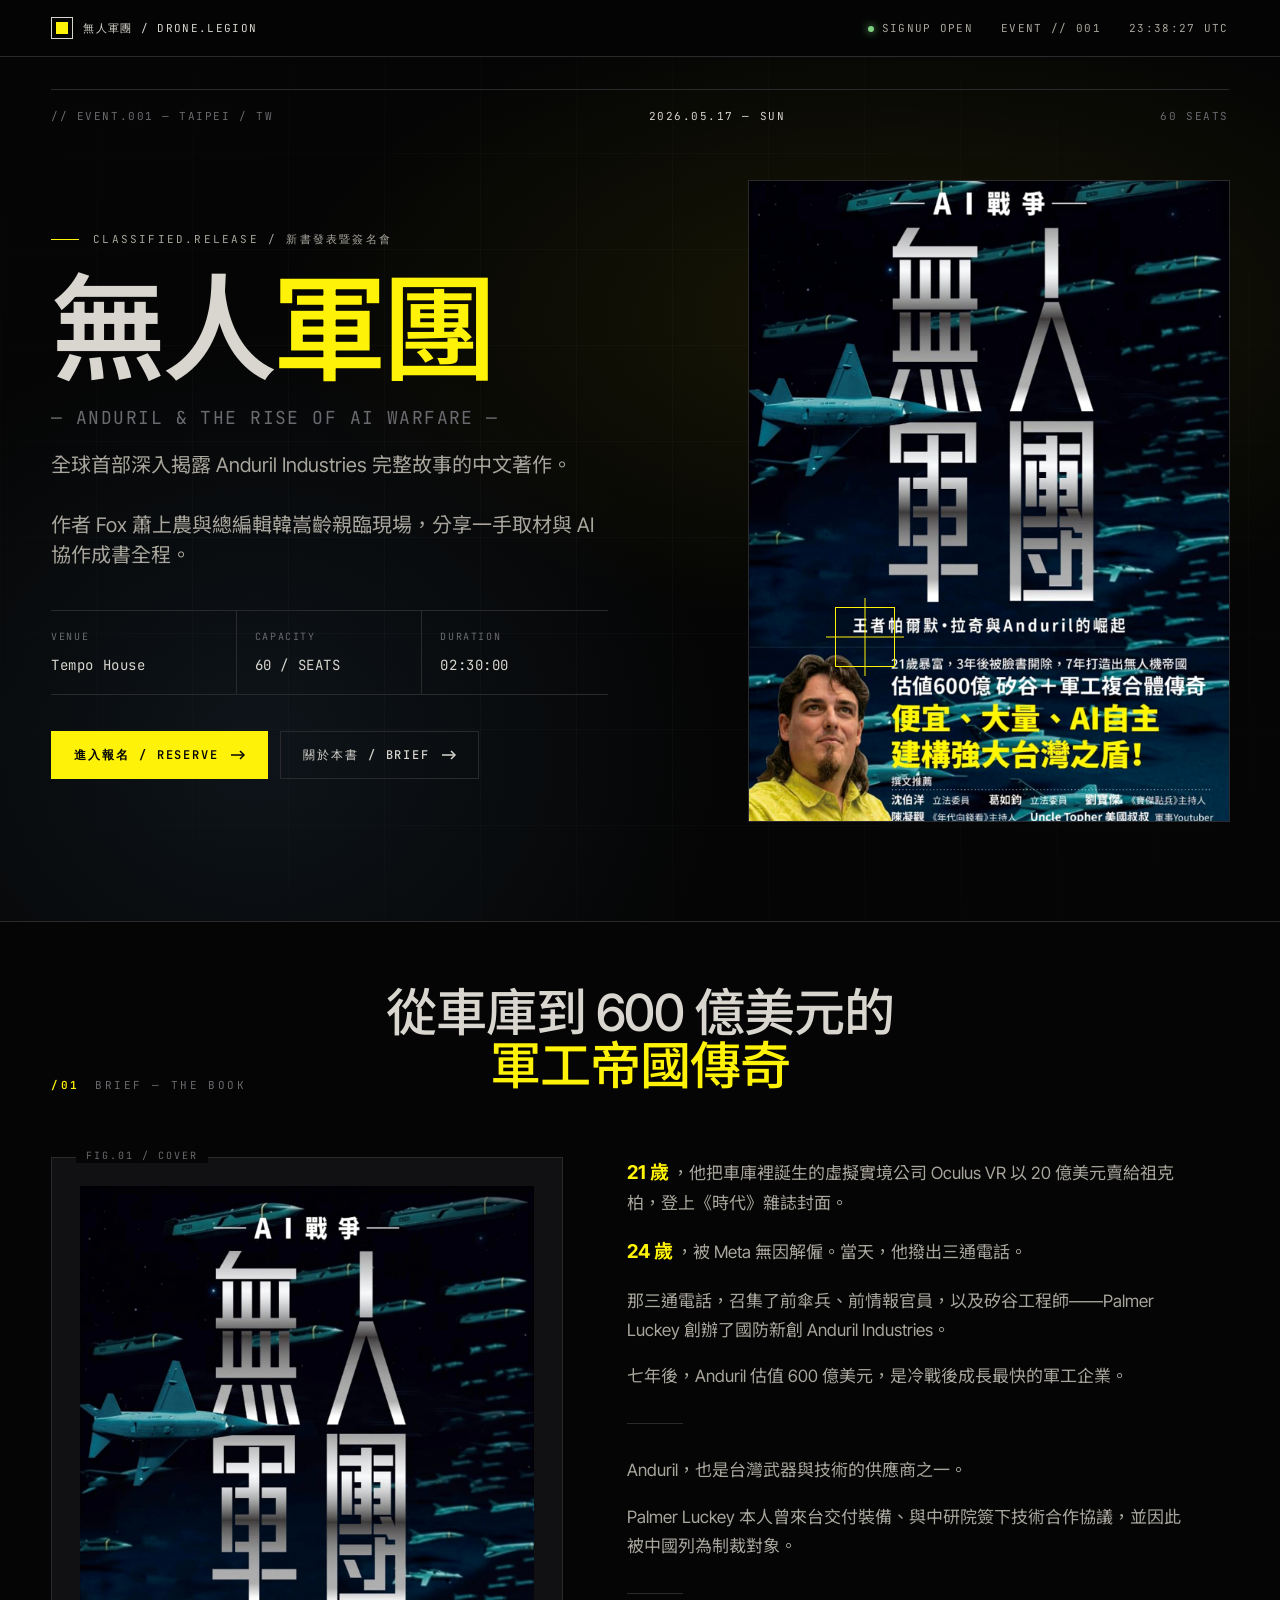
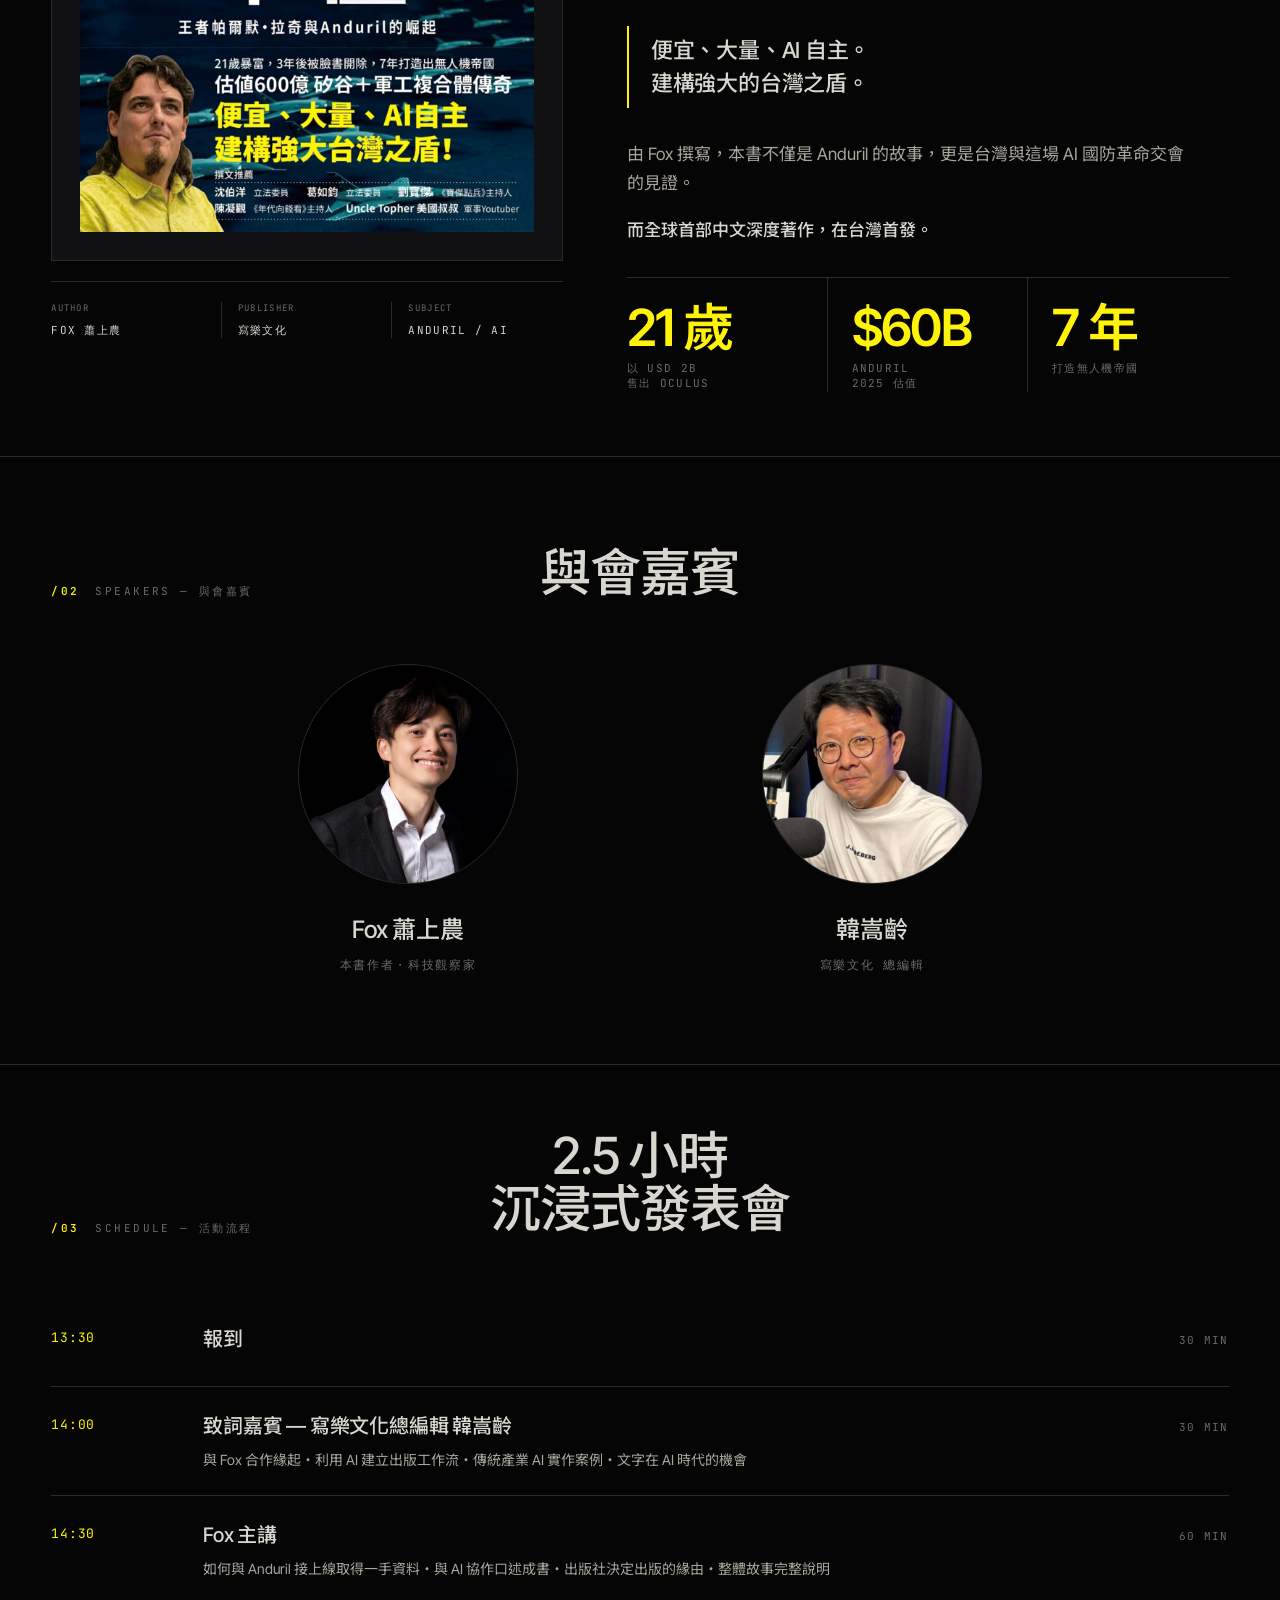
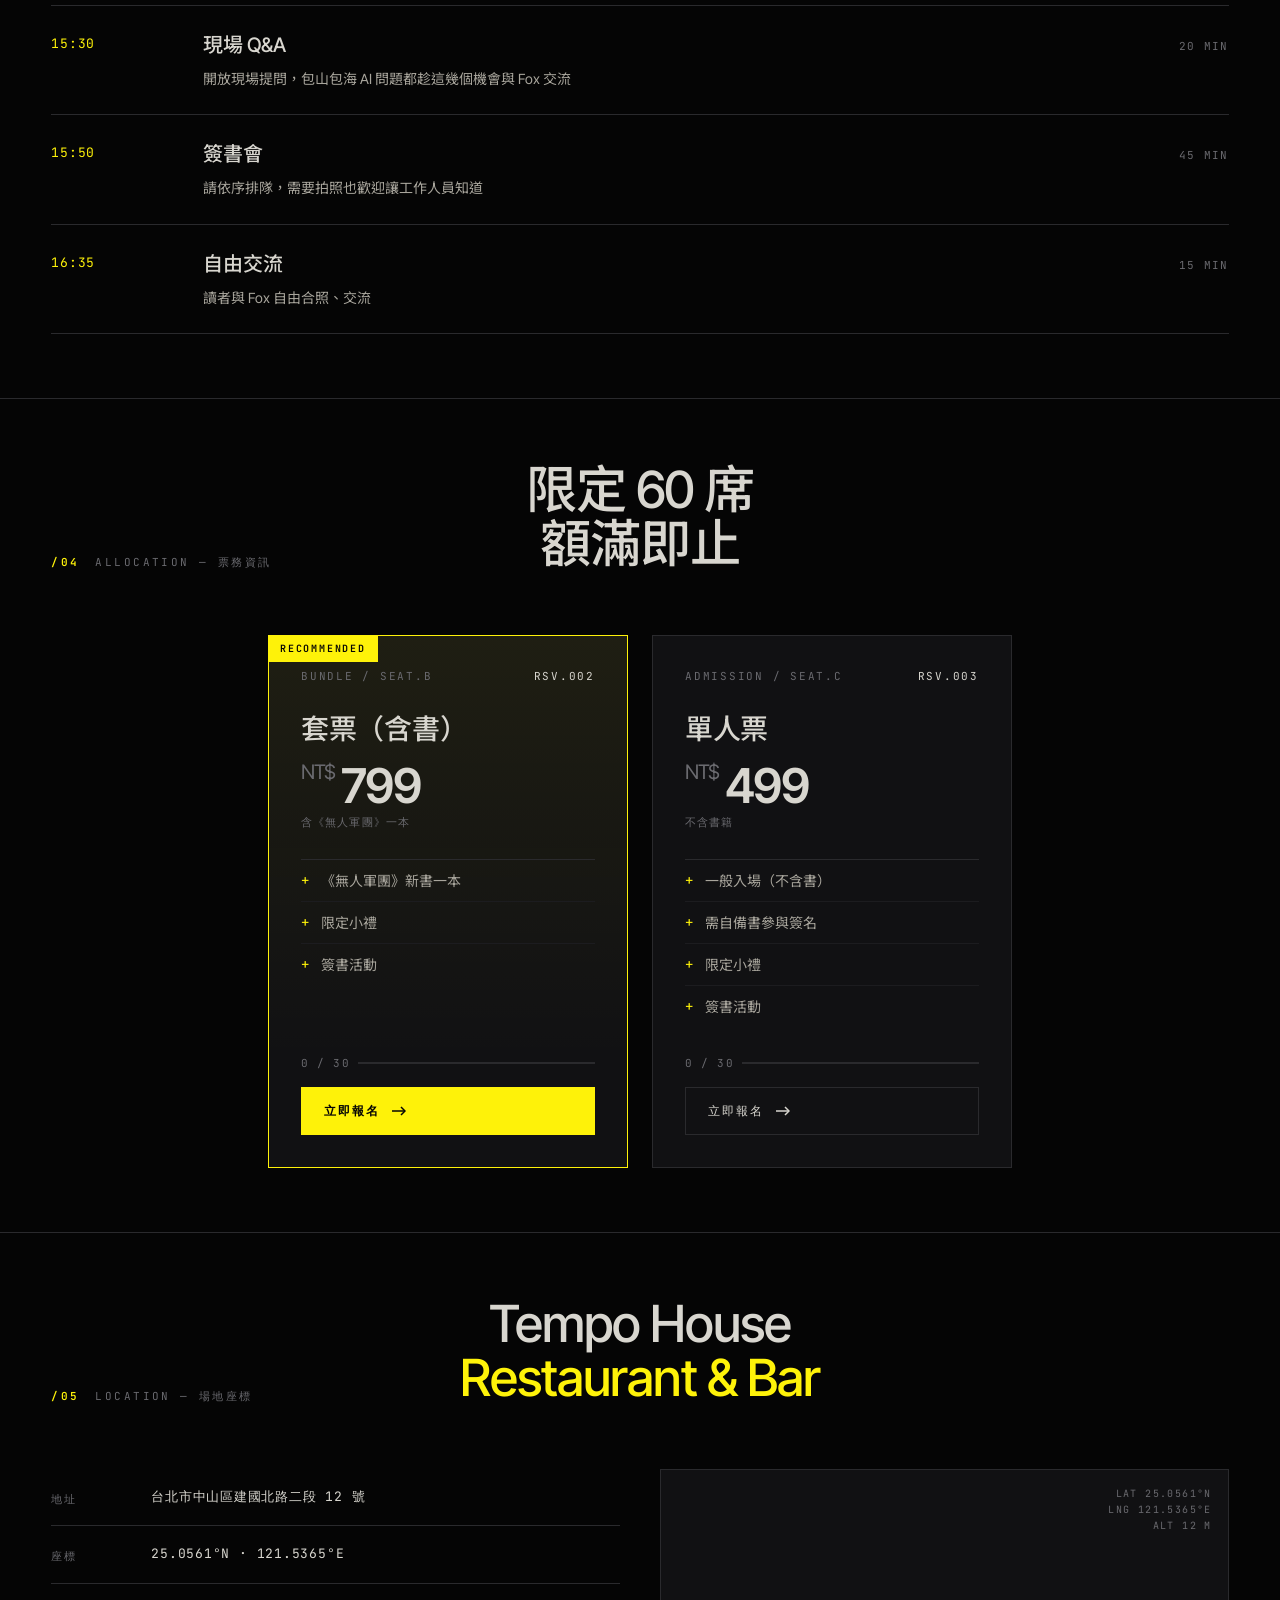
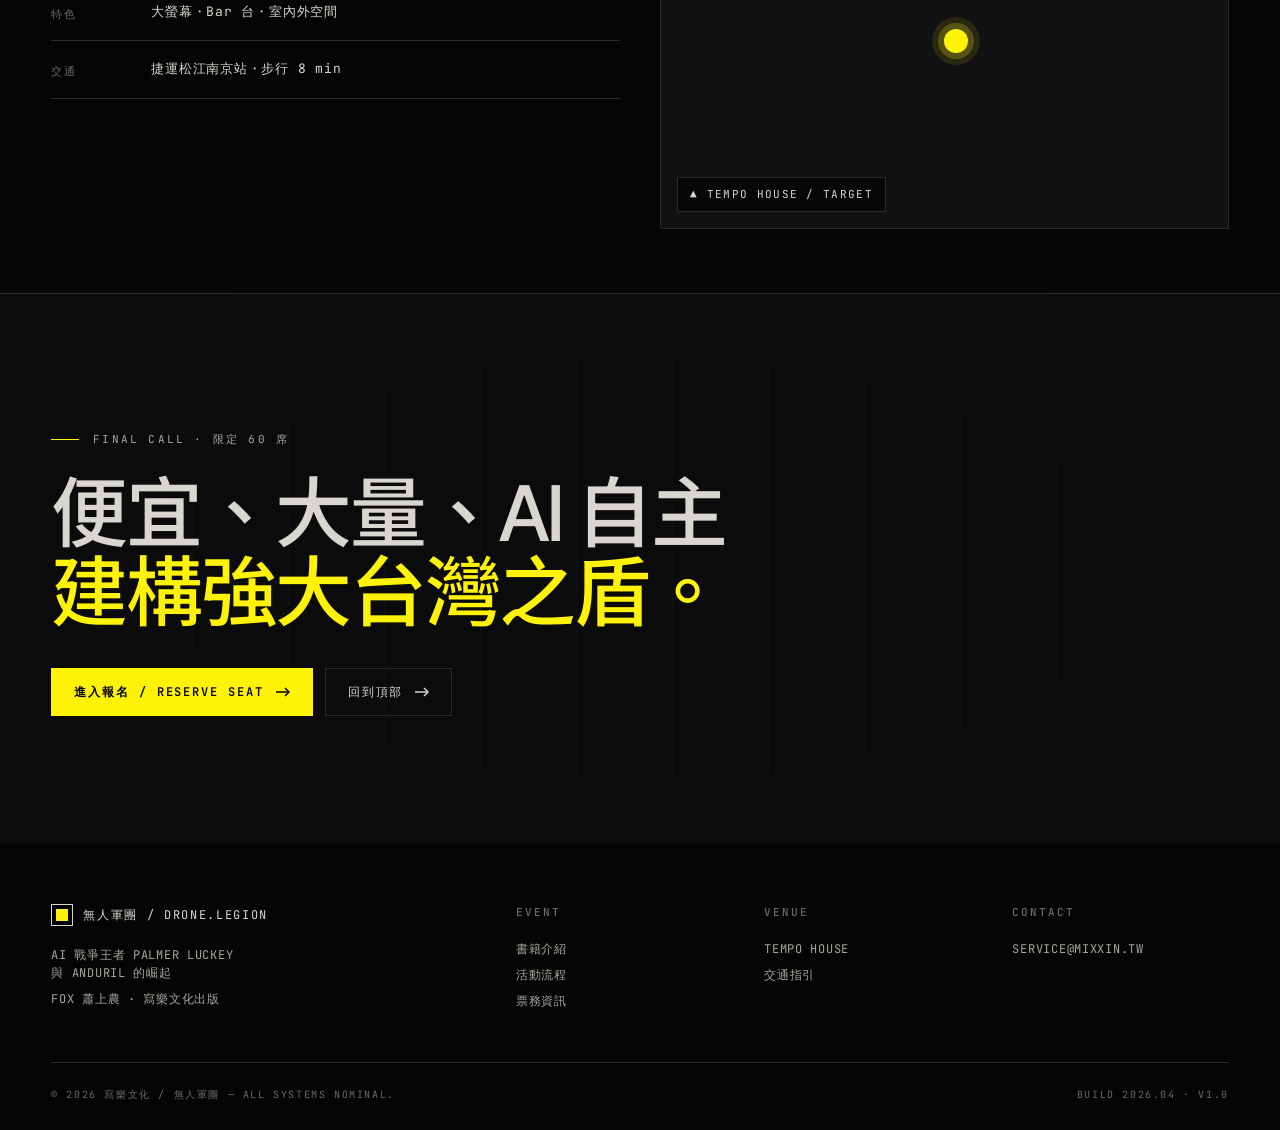
==== commit f0b499e6: "Update: 報到時間 13:30 + 報名頁支援多票券數量選擇 - 報到時間從 13:00 改為 13:30（30 MIN），活動仍 14:00 開始 - checkout.html 把單選 ra" ====
--- a/index.html
+++ b/index.html
@@ -206,9 +206,9 @@
       </div>
       <div class="timeline">
         <div class="tl-row">
-          <div class="tl-time">13:00</div>
+          <div class="tl-time">13:30</div>
           <div class="tl-content"><h4>報到</h4></div>
-          <div class="tl-dur">60 MIN</div>
+          <div class="tl-dur">30 MIN</div>
         </div>
         <div class="tl-row">
           <div class="tl-time">14:00</div>
